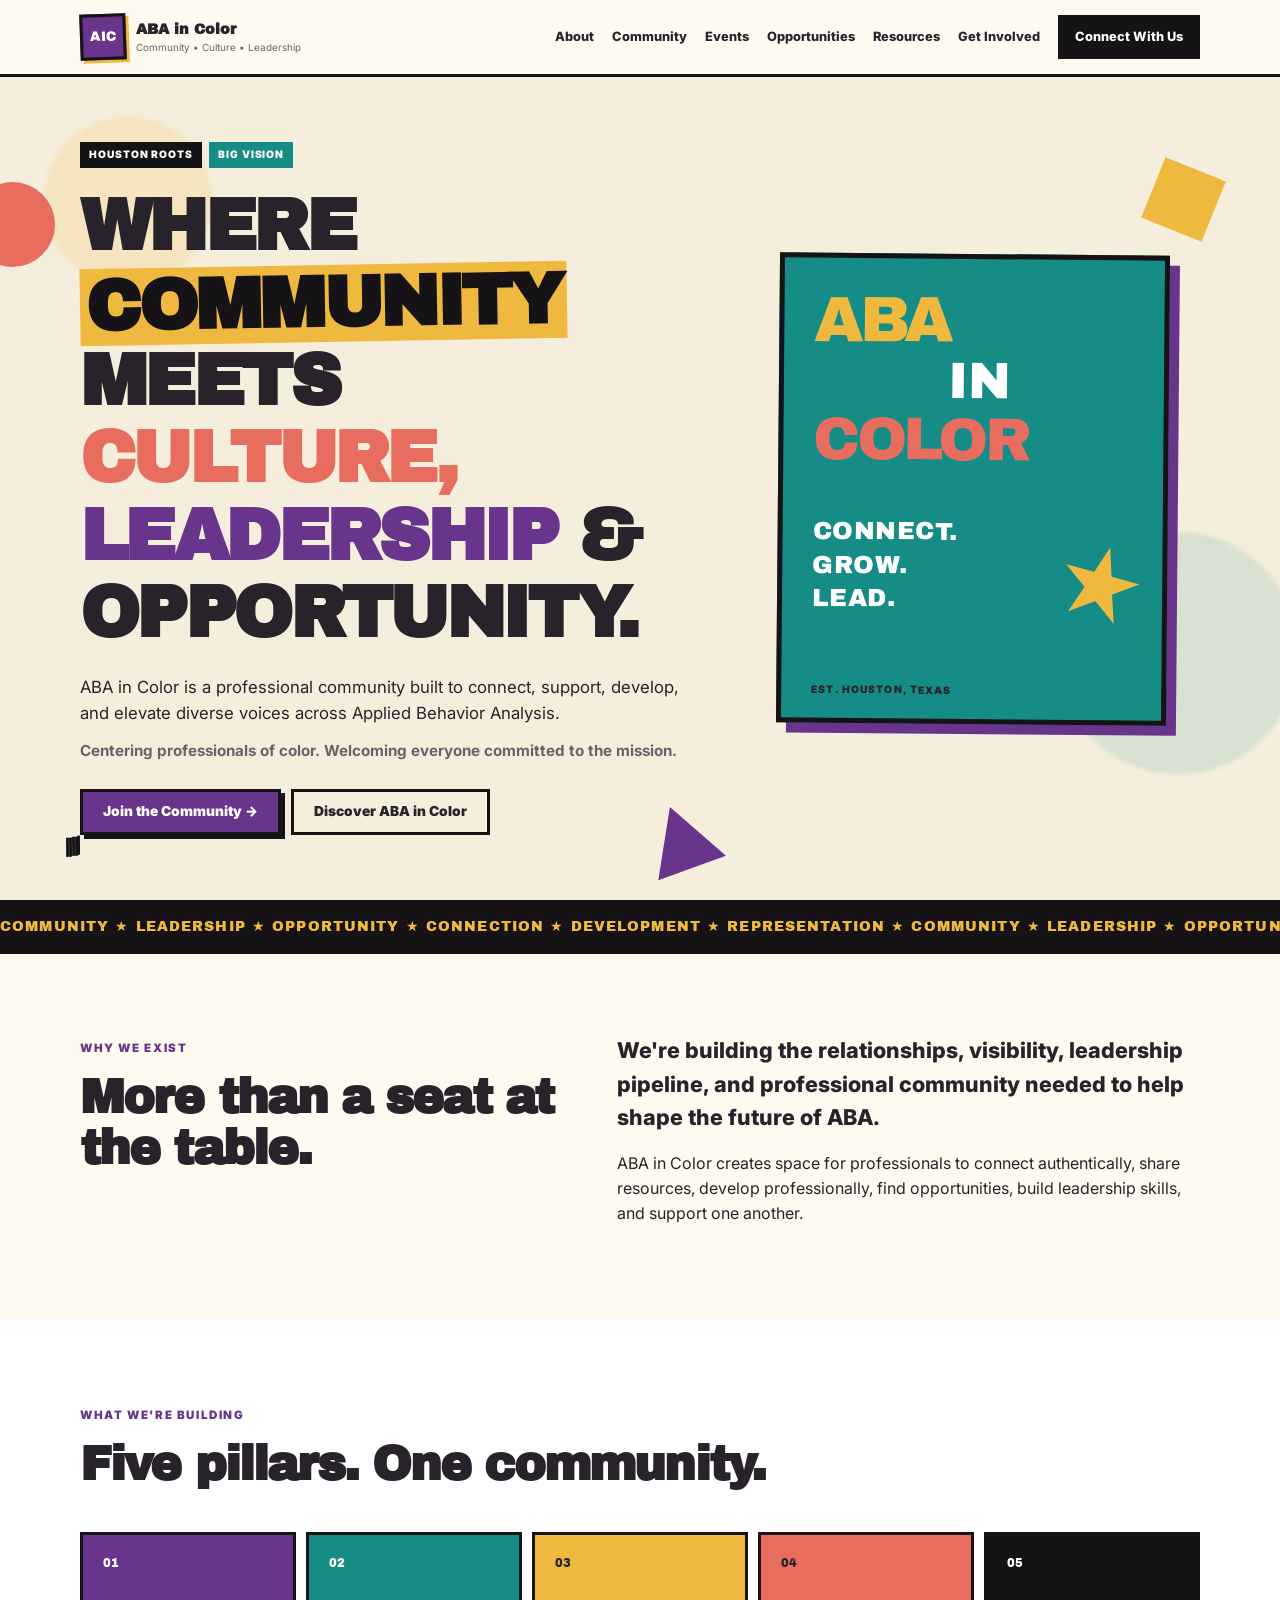
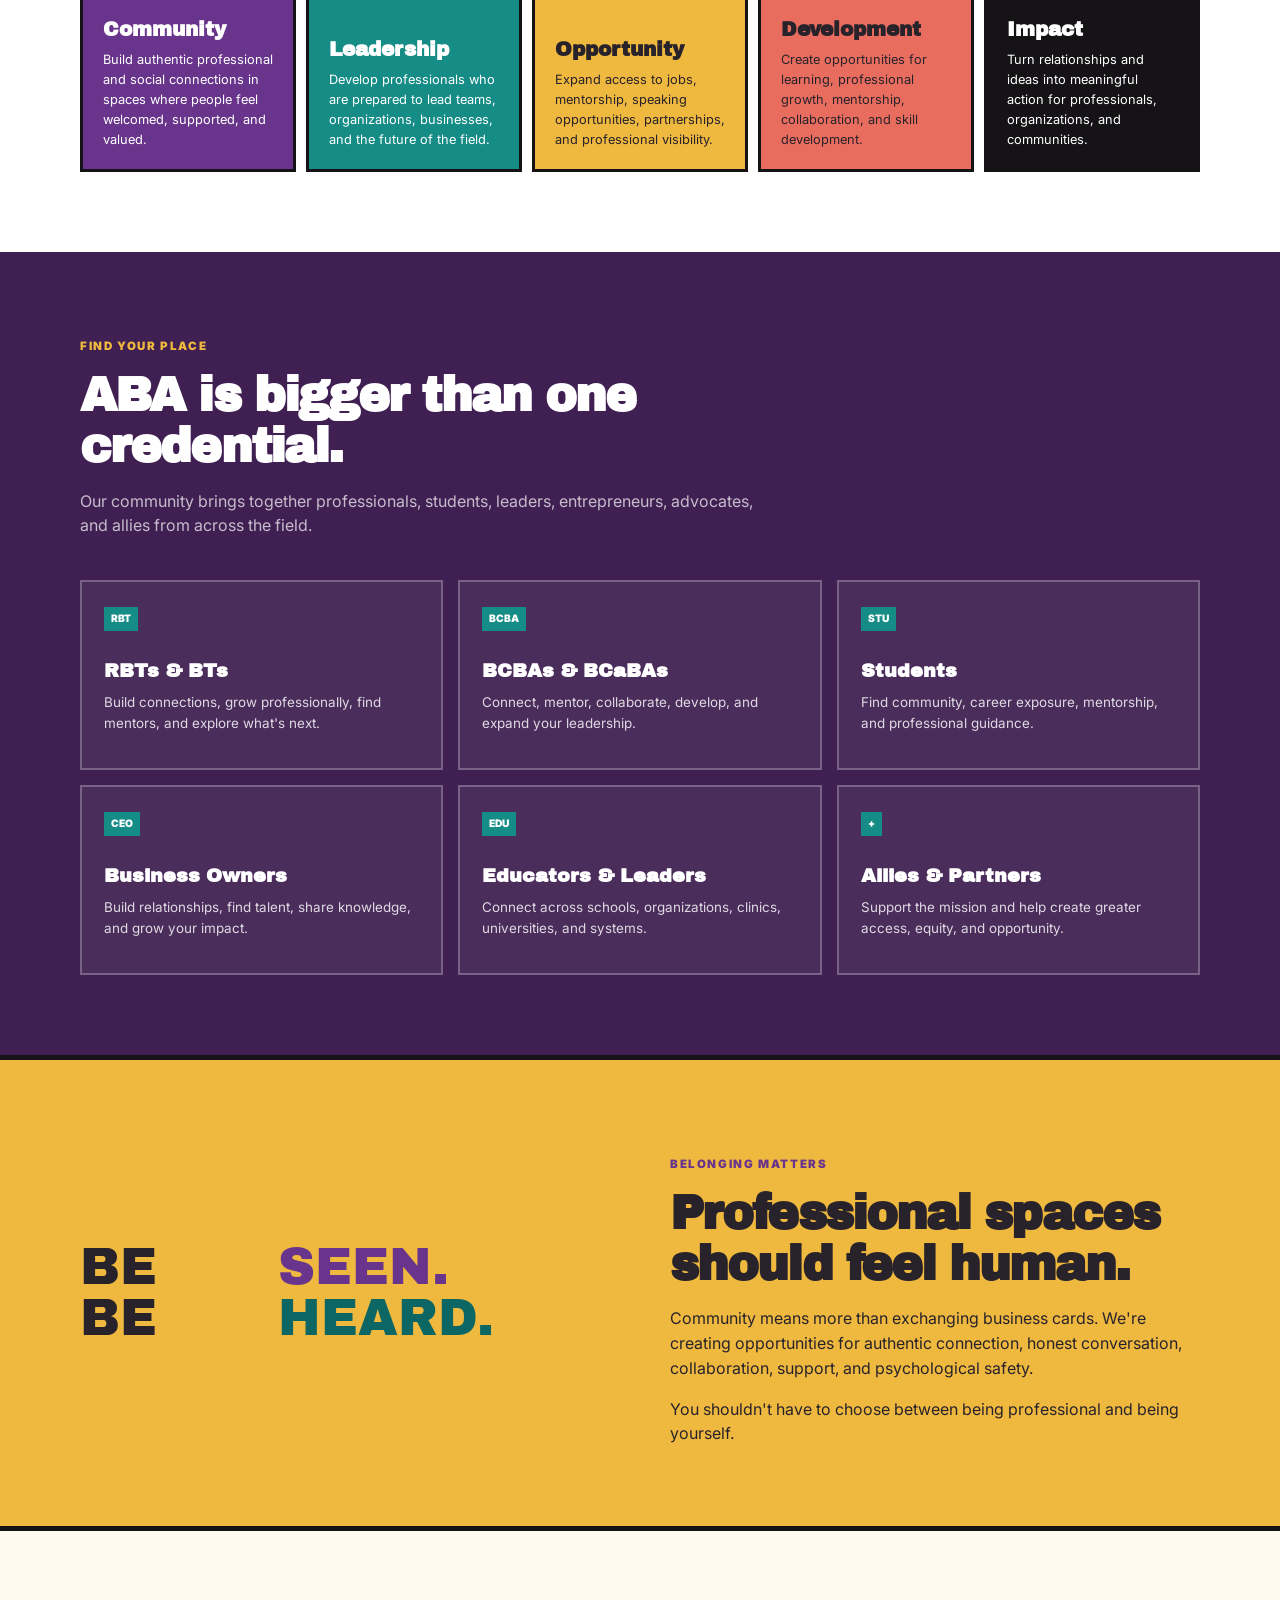
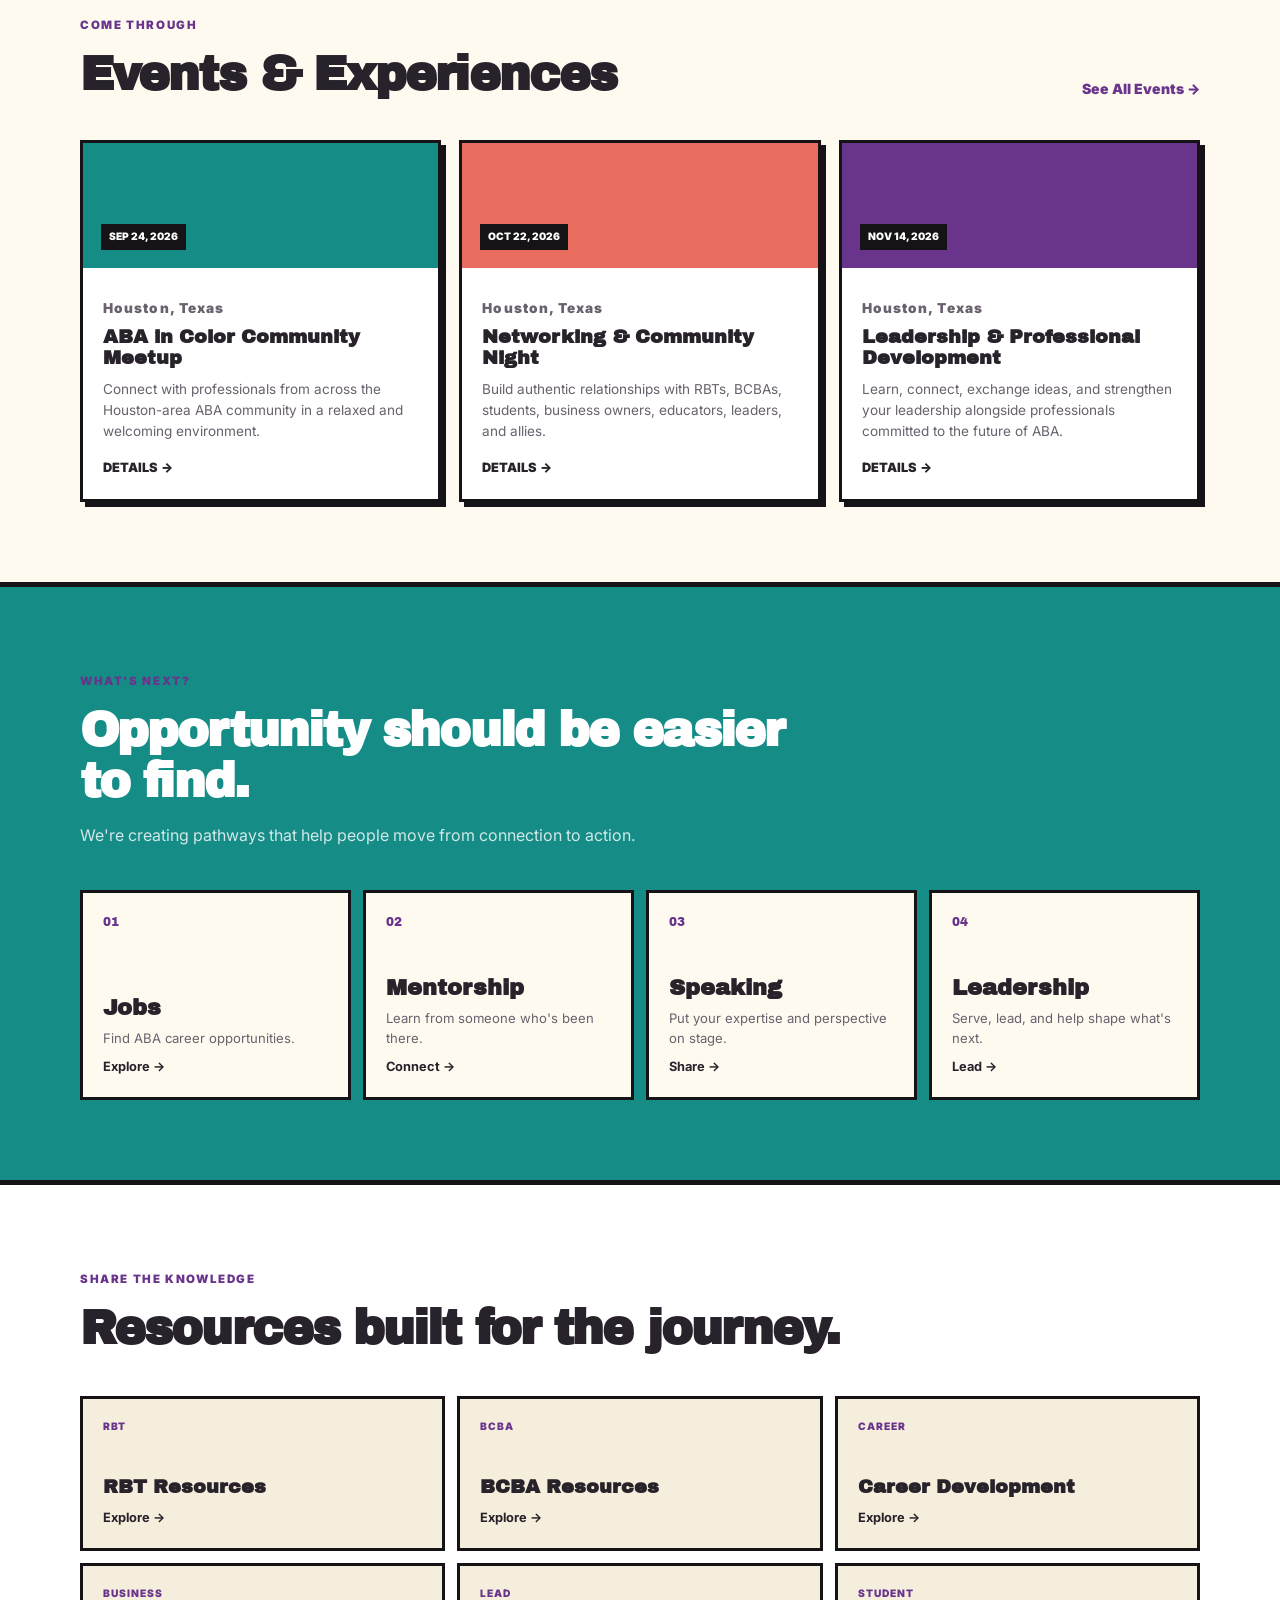
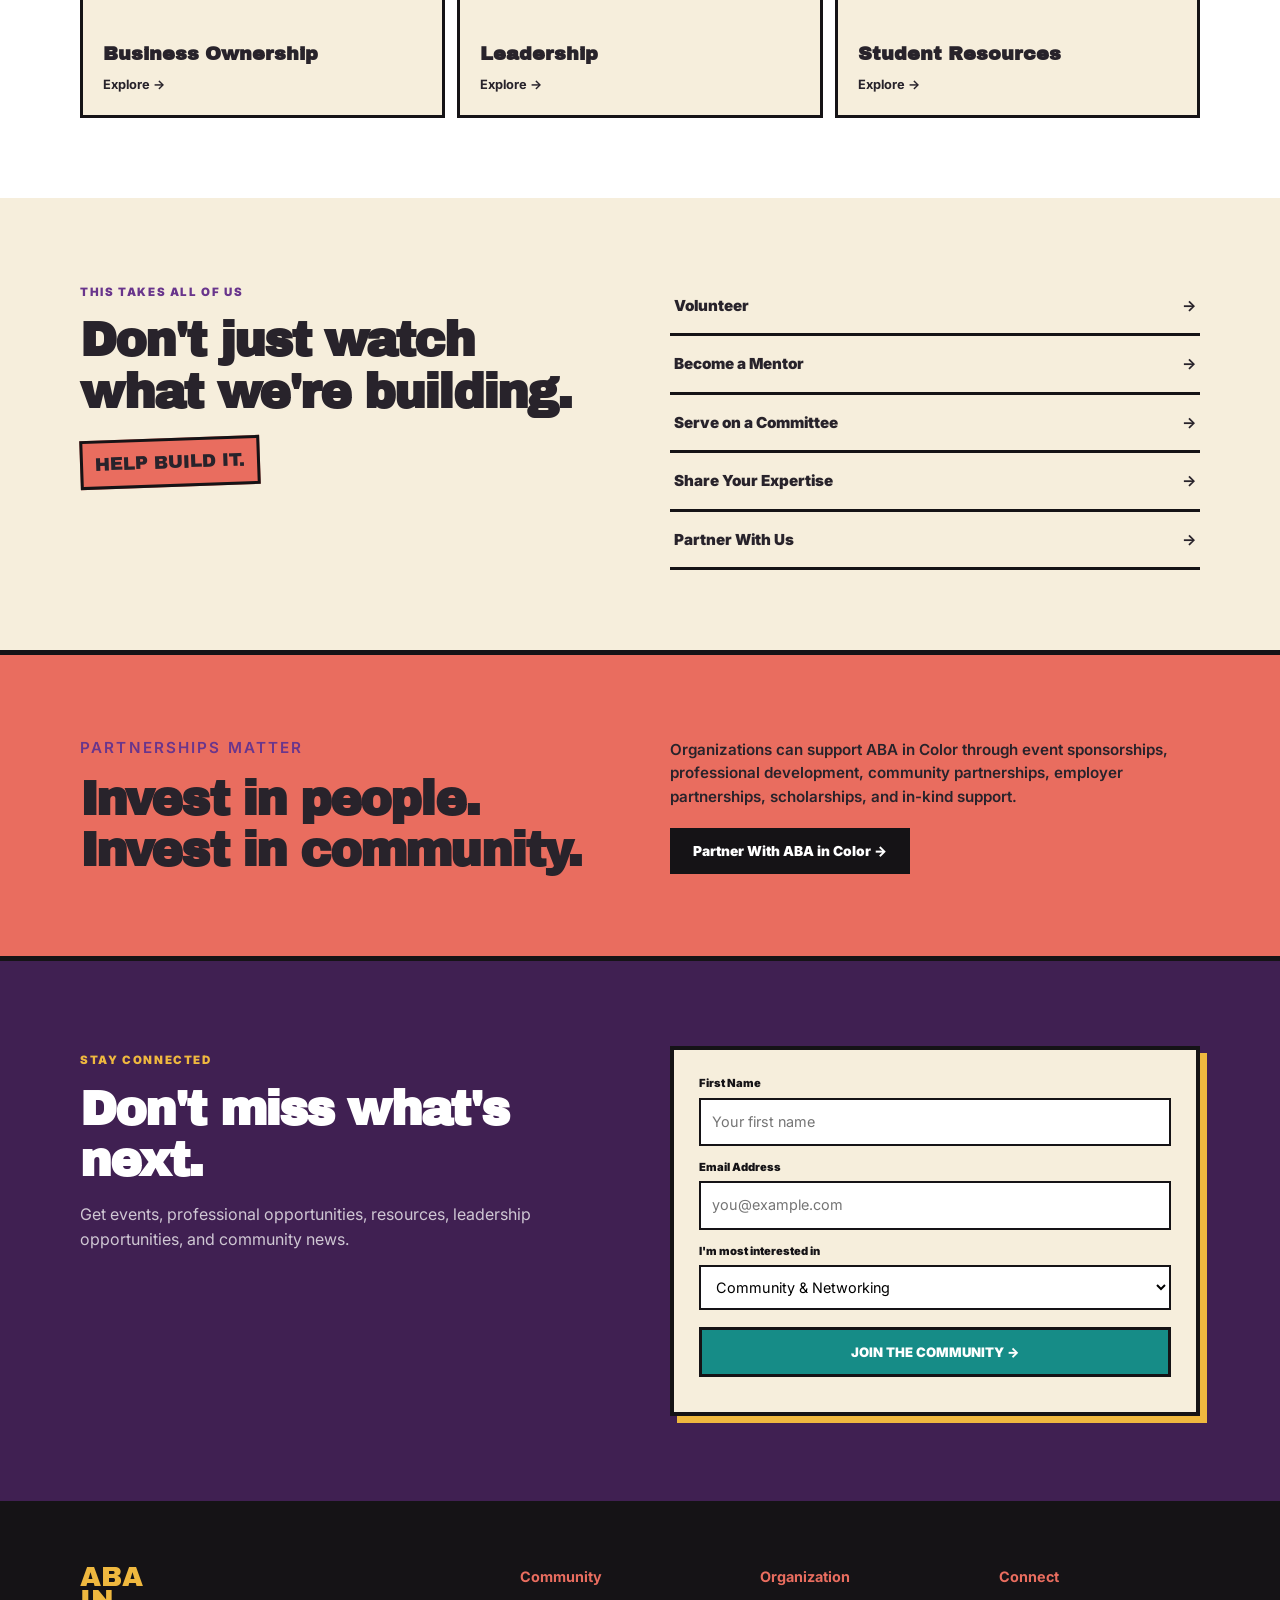
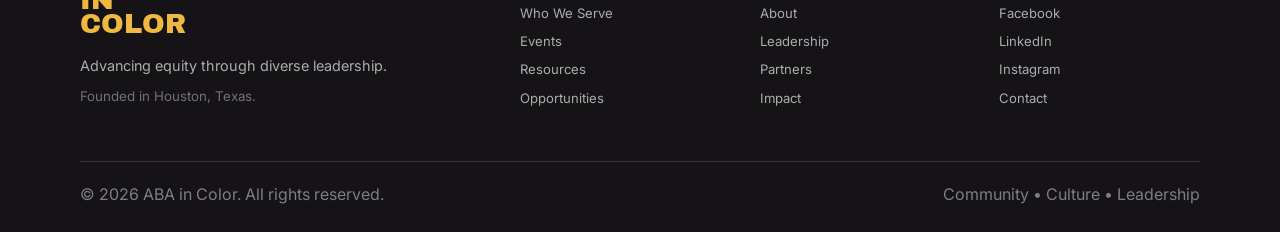
==== index.html @ bb4b073b "Build initial ABA in Color website" ====
<!DOCTYPE html>
<html lang="en">

<head>
    <meta charset="UTF-8">
    <meta name="viewport" content="width=device-width, initial-scale=1.0">

    <meta name="description"
        content="ABA in Color connects, develops, and elevates diverse professionals across Applied Behavior Analysis.">

    <title>ABA in Color | Community. Culture. Leadership.</title>

    <link rel="preconnect" href="https://fonts.googleapis.com">
    <link rel="preconnect" href="https://fonts.gstatic.com" crossorigin>

    <link href="https://fonts.googleapis.com/css2?family=Archivo+Black&family=Inter:wght@400;500;600;700;800;900&display=swap"
        rel="stylesheet">

    <link rel="stylesheet" href="css/style.css">
</head>

<body>

    <!-- =========================================
         NAVIGATION
    ========================================== -->

    <header class="site-header">

        <div class="container nav-container">

            <a href="#home" class="brand">
                <div class="brand-mark">AIC</div>

                <div class="brand-copy">
                    <strong>ABA in Color</strong>
                    <span>Community • Culture • Leadership</span>
                </div>
            </a>

            <button
                class="menu-toggle"
                id="menuToggle"
                aria-label="Open navigation"
                aria-expanded="false">
                ☰
            </button>

            <nav class="main-nav" id="mainNav">

    <a href="about.html">
        About
    </a>

    <a href="community.html">
        Community
    </a>

    <a href="events.html">
        Events
    </a>

    <a href="opportunities.html">
        Opportunities
    </a>

    <a href="resources.html">
        Resources
    </a>

    <a href="get-involved.html">
        Get Involved
    </a>

    <a
        href="contact.html"
        class="nav-cta">

        Connect With Us

    </a>

</nav>

        </div>

    </header>


    <main>

        <!-- =========================================
             HERO
        ========================================== -->

        <section class="hero" id="home">

            <!-- Decorative 90s-inspired shapes -->

            <div class="shape shape-circle"></div>
            <div class="shape shape-square"></div>
            <div class="shape shape-triangle"></div>
            <div class="scribble scribble-one">/////</div>

            <div class="container hero-grid">

                <div class="hero-copy">

                    <div class="hero-kicker">
                        <span>HOUSTON ROOTS</span>
                        <span>BIG VISION</span>
                    </div>

                    <h1>
                        WHERE
                        <span class="word-community">COMMUNITY</span>
                        MEETS
                        <span class="word-culture">CULTURE,</span>
                        <span class="word-leadership">LEADERSHIP</span>
                        & OPPORTUNITY.
                    </h1>

                    <p class="hero-description">
                        ABA in Color is a professional community built to
                        connect, support, develop, and elevate diverse voices
                        across Applied Behavior Analysis.
                    </p>

                    <p class="hero-welcome">
                        Centering professionals of color.
                        Welcoming everyone committed to the mission.
                    </p>

                    <div class="hero-buttons">

                        <a href="#join" class="button button-primary">
                            Join the Community →
                        </a>

                        <a href="#about" class="button button-outline">
                            Discover ABA in Color
                        </a>

                    </div>

                </div>


                <div class="hero-poster">

                    <div class="poster-top">
                        ABA
                    </div>

                    <div class="poster-middle">
                        IN
                    </div>

                    <div class="poster-bottom">
                        COLOR
                    </div>

                    <div class="poster-message">
                        CONNECT.<br>
                        GROW.<br>
                        LEAD.
                    </div>

                    <div class="poster-star">★</div>

                    <div class="poster-footer">
                        EST. HOUSTON, TEXAS
                    </div>

                </div>

            </div>

        </section>


        <!-- =========================================
             MARQUEE
        ========================================== -->

        <section class="culture-strip">

            <div class="culture-track">
                COMMUNITY ★ LEADERSHIP ★ OPPORTUNITY ★
                CONNECTION ★ DEVELOPMENT ★ REPRESENTATION ★
                COMMUNITY ★ LEADERSHIP ★ OPPORTUNITY ★
            </div>

        </section>


        <!-- =========================================
             INTRO
        ========================================== -->

        <section class="section intro-section" id="about">

            <div class="container intro-grid">

                <div>

                    <p class="section-label">
                        WHY WE EXIST
                    </p>

                    <h2>
                        More than a seat
                        at the table.
                    </h2>

                </div>

                <div class="intro-copy">

                    <p class="large-copy">
                        We're building the relationships, visibility,
                        leadership pipeline, and professional community
                        needed to help shape the future of ABA.
                    </p>

                    <p>
                        ABA in Color creates space for professionals to
                        connect authentically, share resources, develop
                        professionally, find opportunities, build leadership
                        skills, and support one another.
                    </p>

                </div>

            </div>

        </section>


        <!-- =========================================
             FIVE PILLARS
        ========================================== -->

        <section class="section pillars-section">

            <div class="container">

                <div class="section-heading">

                    <p class="section-label">
                        WHAT WE'RE BUILDING
                    </p>

                    <h2>
                        Five pillars.
                        One community.
                    </h2>

                </div>


                <div class="pillars-grid">

                    <article class="pillar pillar-purple">
                        <span>01</span>
                        <h3>Community</h3>
                        <p>
                            Build authentic professional and social
                            connections in spaces where people feel
                            welcomed, supported, and valued.
                        </p>
                    </article>

                    <article class="pillar pillar-teal">
                        <span>02</span>
                        <h3>Leadership</h3>
                        <p>
                            Develop professionals who are prepared
                            to lead teams, organizations, businesses,
                            and the future of the field.
                        </p>
                    </article>

                    <article class="pillar pillar-gold">
                        <span>03</span>
                        <h3>Opportunity</h3>
                        <p>
                            Expand access to jobs, mentorship,
                            speaking opportunities, partnerships,
                            and professional visibility.
                        </p>
                    </article>

                    <article class="pillar pillar-coral">
                        <span>04</span>
                        <h3>Development</h3>
                        <p>
                            Create opportunities for learning,
                            professional growth, mentorship,
                            collaboration, and skill development.
                        </p>
                    </article>

                    <article class="pillar pillar-black">
                        <span>05</span>
                        <h3>Impact</h3>
                        <p>
                            Turn relationships and ideas into
                            meaningful action for professionals,
                            organizations, and communities.
                        </p>
                    </article>

                </div>

            </div>

        </section>


        <!-- =========================================
             COMMUNITY
        ========================================== -->

        <section class="section community-section" id="community">

            <div class="container">

                <div class="section-heading">

                    <p class="section-label light-label">
                        FIND YOUR PLACE
                    </p>

                    <h2>
                        ABA is bigger than
                        one credential.
                    </h2>

                    <p>
                        Our community brings together professionals,
                        students, leaders, entrepreneurs, advocates,
                        and allies from across the field.
                    </p>

                </div>


                <div class="people-grid">

                    <article class="people-card">
                        <div class="people-code">RBT</div>
                        <h3>RBTs & BTs</h3>
                        <p>
                            Build connections, grow professionally,
                            find mentors, and explore what's next.
                        </p>
                    </article>

                    <article class="people-card">
                        <div class="people-code">BCBA</div>
                        <h3>BCBAs & BCaBAs</h3>
                        <p>
                            Connect, mentor, collaborate, develop,
                            and expand your leadership.
                        </p>
                    </article>

                    <article class="people-card">
                        <div class="people-code">STU</div>
                        <h3>Students</h3>
                        <p>
                            Find community, career exposure,
                            mentorship, and professional guidance.
                        </p>
                    </article>

                    <article class="people-card">
                        <div class="people-code">CEO</div>
                        <h3>Business Owners</h3>
                        <p>
                            Build relationships, find talent,
                            share knowledge, and grow your impact.
                        </p>
                    </article>

                    <article class="people-card">
                        <div class="people-code">EDU</div>
                        <h3>Educators & Leaders</h3>
                        <p>
                            Connect across schools, organizations,
                            clinics, universities, and systems.
                        </p>
                    </article>

                    <article class="people-card">
                        <div class="people-code">+</div>
                        <h3>Allies & Partners</h3>
                        <p>
                            Support the mission and help create
                            greater access, equity, and opportunity.
                        </p>
                    </article>

                </div>

            </div>

        </section>


        <!-- =========================================
             PSYCHOLOGICAL SAFETY
        ========================================== -->

        <section class="belong-section">

            <div class="container belong-grid">

                <div class="belong-art">
                    <span>BE</span>
                    <span>SEEN.</span>
                    <span>BE</span>
                    <span>HEARD.</span>
                </div>

                <div class="belong-copy">

                    <p class="section-label">
                        BELONGING MATTERS
                    </p>

                    <h2>
                        Professional spaces
                        should feel human.
                    </h2>

                    <p>
                        Community means more than exchanging business
                        cards. We're creating opportunities for authentic
                        connection, honest conversation, collaboration,
                        support, and psychological safety.
                    </p>

                    <p>
                        You shouldn't have to choose between being
                        professional and being yourself.
                    </p>

                </div>

            </div>

        </section>


        <!-- =========================================
             EVENTS
        ========================================== -->

        <section class="section events-section" id="events">

            <div class="container">

                <div class="section-heading-row">

                    <div>
                        <p class="section-label">
                            COME THROUGH
                        </p>

                        <h2>
                            Events &
                            Experiences
                        </h2>
                    </div>

                    <a href="#" class="text-link">
                        See All Events →
                    </a>

                </div>


                <div class="events-grid" id="eventsGrid">

                    <p>
                        Loading events...
                    </p>

                </div>

            </div>

        </section>


        <!-- =========================================
             OPPORTUNITIES
        ========================================== -->

        <section class="section opportunity-section" id="opportunities">

            <div class="container">

                <div class="section-heading">

                    <p class="section-label">
                        WHAT'S NEXT?
                    </p>

                    <h2>
                        Opportunity should
                        be easier to find.
                    </h2>

                    <p>
                        We're creating pathways that help people
                        move from connection to action.
                    </p>

                </div>


                <div class="opportunity-grid">

                    <a href="#" class="opportunity-box">
                        <span>01</span>
                        <h3>Jobs</h3>
                        <p>Find ABA career opportunities.</p>
                        <strong>Explore →</strong>
                    </a>

                    <a href="#" class="opportunity-box">
                        <span>02</span>
                        <h3>Mentorship</h3>
                        <p>Learn from someone who's been there.</p>
                        <strong>Connect →</strong>
                    </a>

                    <a href="#" class="opportunity-box">
                        <span>03</span>
                        <h3>Speaking</h3>
                        <p>Put your expertise and perspective on stage.</p>
                        <strong>Share →</strong>
                    </a>

                    <a href="#" class="opportunity-box">
                        <span>04</span>
                        <h3>Leadership</h3>
                        <p>Serve, lead, and help shape what's next.</p>
                        <strong>Lead →</strong>
                    </a>

                </div>

            </div>

        </section>


        <!-- =========================================
             RESOURCES
        ========================================== -->

        <section class="section resources-section" id="resources">

            <div class="container">

                <div class="section-heading">

                    <p class="section-label">
                        SHARE THE KNOWLEDGE
                    </p>

                    <h2>
                        Resources built
                        for the journey.
                    </h2>

                </div>


                <div class="resource-grid">

                    <a href="#" class="resource-item">
                        <span>RBT</span>
                        <h3>RBT Resources</h3>
                        <strong>Explore →</strong>
                    </a>

                    <a href="#" class="resource-item">
                        <span>BCBA</span>
                        <h3>BCBA Resources</h3>
                        <strong>Explore →</strong>
                    </a>

                    <a href="#" class="resource-item">
                        <span>CAREER</span>
                        <h3>Career Development</h3>
                        <strong>Explore →</strong>
                    </a>

                    <a href="#" class="resource-item">
                        <span>BUSINESS</span>
                        <h3>Business Ownership</h3>
                        <strong>Explore →</strong>
                    </a>

                    <a href="#" class="resource-item">
                        <span>LEAD</span>
                        <h3>Leadership</h3>
                        <strong>Explore →</strong>
                    </a>

                    <a href="#" class="resource-item">
                        <span>STUDENT</span>
                        <h3>Student Resources</h3>
                        <strong>Explore →</strong>
                    </a>

                </div>

            </div>

        </section>


        <!-- =========================================
             GET INVOLVED
        ========================================== -->

        <section class="section involved-section" id="involved">

            <div class="container involved-grid">

                <div>

                    <p class="section-label">
                        THIS TAKES ALL OF US
                    </p>

                    <h2>
                        Don't just watch
                        what we're building.
                    </h2>

                    <div class="build-it">
                        HELP BUILD IT.
                    </div>

                </div>


                <div class="involved-list">

                    <a href="#">
                        <span>Volunteer</span>
                        <strong>→</strong>
                    </a>

                    <a href="#">
                        <span>Become a Mentor</span>
                        <strong>→</strong>
                    </a>

                    <a href="#">
                        <span>Serve on a Committee</span>
                        <strong>→</strong>
                    </a>

                    <a href="#">
                        <span>Share Your Expertise</span>
                        <strong>→</strong>
                    </a>

                    <a href="#">
                        <span>Partner With Us</span>
                        <strong>→</strong>
                    </a>

                </div>

            </div>

        </section>


        <!-- =========================================
             PARTNERS
        ========================================== -->

        <section class="partners-section">

            <div class="container partners-grid">

                <div>

                    <p class="section-label">
                        PARTNERSHIPS MATTER
                    </p>

                    <h2>
                        Invest in people.
                        Invest in community.
                    </h2>

                </div>

                <div>

                    <p>
                        Organizations can support ABA in Color through
                        event sponsorships, professional development,
                        community partnerships, employer partnerships,
                        scholarships, and in-kind support.
                    </p>

                    <a href="#" class="button button-black">
                        Partner With ABA in Color →
                    </a>

                </div>

            </div>

        </section>


        <!-- =========================================
             EMAIL / COMMUNITY
        ========================================== -->

        <section class="join-section" id="join">

            <div class="join-shape"></div>

            <div class="container join-grid">

                <div>

                    <p class="section-label light-label">
                        STAY CONNECTED
                    </p>

                    <h2>
                        Don't miss
                        what's next.
                    </h2>

                    <p>
                        Get events, professional opportunities,
                        resources, leadership opportunities,
                        and community news.
                    </p>

                </div>


                <form class="signup-form" id="signupForm">

                    <label for="firstName">
                        First Name
                    </label>

                    <input
                        type="text"
                        id="firstName"
                        name="firstName"
                        placeholder="Your first name"
                        required>

                    <label for="email">
                        Email Address
                    </label>

                    <input
                        type="email"
                        id="email"
                        name="email"
                        placeholder="you@example.com"
                        required>

                    <label for="interest">
                        I'm most interested in
                    </label>

                    <select id="interest" name="interest">

                        <option value="community">
                            Community & Networking
                        </option>

                        <option value="events">
                            Events
                        </option>

                        <option value="mentorship">
                            Mentorship
                        </option>

                        <option value="leadership">
                            Leadership
                        </option>

                        <option value="jobs">
                            Jobs & Career Opportunities
                        </option>

                        <option value="partnerships">
                            Partnerships
                        </option>

                    </select>

                    <button type="submit">
                        JOIN THE COMMUNITY →
                    </button>

                    <p class="form-message" id="formMessage"></p>

                </form>

            </div>

        </section>

    </main>


    <!-- =========================================
         FOOTER
    ========================================== -->

    <footer class="site-footer">

        <div class="container footer-grid">

            <div class="footer-brand">

                <div class="footer-logo">
                    ABA<br>
                    IN<br>
                    COLOR
                </div>

                <p>
                    Advancing equity through diverse leadership.
                </p>

                <small>
                    Founded in Houston, Texas.
                </small>

            </div>


            <div>

                <h4>Community</h4>

                <a href="#community">Who We Serve</a>
                <a href="#events">Events</a>
                <a href="#resources">Resources</a>
                <a href="#opportunities">Opportunities</a>

            </div>


            <div>

                <h4>Organization</h4>

                <a href="#about">About</a>
                <a href="#">Leadership</a>
                <a href="#">Partners</a>
                <a href="#">Impact</a>

            </div>


            <div>

                <h4>Connect</h4>

                <a href="#">Facebook</a>
                <a href="#">LinkedIn</a>
                <a href="#">Instagram</a>
                <a href="#">Contact</a>

            </div>

        </div>


        <div class="container footer-bottom">

            <p>
                © <span id="currentYear"></span>
                ABA in Color. All rights reserved.
            </p>

            <p>
                Community • Culture • Leadership
            </p>

        </div>

    </footer>


    <script src="js/main.js"></script>

</body>

</html>
---- css/style.css ----
/* =====================================================
   ABA IN COLOR
   CULTURE • COMMUNITY • LEADERSHIP

   Visual direction:
   Early-90s cultural energy
   + modern professional organization
===================================================== */

:root {
    --purple: #69358c;
    --purple-dark: #402052;

    --teal: #168c87;
    --teal-dark: #0c6663;

    --gold: #efb83f;
    --coral: #e96d5f;
    --red: #c94343;

    --cream: #f6eedc;
    --cream-light: #fffaf0;

    --black: #151316;
    --charcoal: #28232b;

    --white: #ffffff;

    --text: #28232b;
    --muted: #69616d;

    --border: #ded4c5;

    --radius: 16px;

    --shadow:
        7px 7px 0 rgba(21, 19, 22, .10);
}


/* =====================================================
   RESET
===================================================== */

* {
    box-sizing: border-box;
    margin: 0;
    padding: 0;
}

html {
    scroll-behavior: smooth;
}

body {
    font-family:
        "Inter",
        Arial,
        sans-serif;

    background: var(--cream-light);
    color: var(--text);

    line-height: 1.55;

    overflow-x: hidden;
}

a {
    color: inherit;
    text-decoration: none;
}

button,
input,
select {
    font: inherit;
}

img {
    max-width: 100%;
    display: block;
}

.container {
    width: min(1120px, 90%);
    margin-inline: auto;
}


/* =====================================================
   TYPOGRAPHY
===================================================== */

h1,
h2,
h3 {
    line-height: 1.08;
}

h1,
h2 {
    font-family:
        "Archivo Black",
        "Inter",
        sans-serif;
}

h1 {
    font-size:
        clamp(2.8rem, 5.6vw, 5.2rem);

    letter-spacing: -.05em;
}

h2 {
    font-size:
        clamp(2rem, 3.7vw, 3.5rem);

    letter-spacing: -.04em;
}

h3 {
    font-size: 1.2rem;
}

p {
    font-size: 1rem;
}

.section-label {
    display: inline-block;

    margin-bottom: 14px;

    font-size: .72rem;
    font-weight: 900;
    letter-spacing: .14em;

    color: var(--purple);
}

.light-label {
    color: var(--gold);
}


/* =====================================================
   NAVIGATION
===================================================== */

.site-header {
    position: sticky;
    top: 0;

    z-index: 1000;

    background:
        rgba(255, 250, 240, .96);

    backdrop-filter: blur(14px);

    border-bottom:
        3px solid var(--black);
}

.nav-container {
    min-height: 74px;

    display: flex;
    align-items: center;
    justify-content: space-between;
}

.brand {
    display: flex;
    align-items: center;

    gap: 10px;
}

.brand-mark {
    width: 46px;
    height: 46px;

    display: grid;
    place-items: center;

    background: var(--purple);
    color: white;

    border:
        3px solid
        var(--black);

    box-shadow:
        3px 3px 0
        var(--gold);

    font-family:
        "Archivo Black",
        sans-serif;

    font-size: .85rem;

    transform:
        rotate(-2deg);
}

.brand-copy {
    display: flex;
    flex-direction: column;
}

.brand-copy strong {
    font-family:
        "Archivo Black",
        sans-serif;

    font-size: .9rem;
}

.brand-copy span {
    font-size: .62rem;
    color: var(--muted);
}

.main-nav {
    display: flex;
    align-items: center;

    gap: 18px;
}

.main-nav a {
    font-size: .8rem;
    font-weight: 800;
}

.main-nav a:hover {
    color: var(--purple);
}

.nav-cta {
    padding: 10px 15px;

    background: var(--black);
    color: white !important;

    border:
        2px solid
        var(--black);
}

.nav-cta:hover {
    background: var(--gold);
    color: var(--black) !important;
}

.menu-toggle {
    display: none;

    border: 0;
    background: transparent;

    font-size: 1.8rem;

    cursor: pointer;
}


/* =====================================================
   HERO
===================================================== */

.hero {
    position: relative;

    min-height: 650px;

    display: flex;
    align-items: center;

    overflow-x: clip;
    overflow-y: visible;

    background:

        radial-gradient(
            circle at 10% 15%,
            rgba(239, 184, 63, .18) 0 6%,
            transparent 6.5%
        ),

        radial-gradient(
            circle at 92% 70%,
            rgba(22, 140, 135, .13) 0 9%,
            transparent 9.5%
        ),

        var(--cream);
}

.hero-grid {
    position: relative;
    z-index: 5;

    display: grid;

    grid-template-columns:
        minmax(0, 1.15fr)
        minmax(280px, .85fr);

    gap: 50px;

    align-items: center;

    padding:
        65px 0;
}

.hero-kicker {
    display: flex;
    flex-wrap: wrap;

    gap: 7px;

    margin-bottom: 20px;
}

.hero-kicker span {
    padding: 5px 9px;

    background: var(--black);
    color: white;

    font-size: .64rem;
    font-weight: 900;
    letter-spacing: .09em;
}

.hero-kicker span:last-child {
    background: var(--teal);
}

.word-community {
    display: inline-block;

    padding:
        0 .08em;

    background: var(--gold);
    color: var(--black);

    transform:
        rotate(-1deg);
}

.word-culture {
    color: var(--coral);
}

.word-leadership {
    color: var(--purple);
}

.hero-description {
    max-width: 650px;

    margin-top: 22px;

    font-size: 1.05rem;
}

.hero-welcome {
    max-width: 620px;

    margin-top: 13px;

    color: var(--muted);

    font-size: .95rem;
    font-weight: 700;
}

.hero-buttons {
    display: flex;
    flex-wrap: wrap;

    gap: 10px;

    margin-top: 26px;
}

.button {
    min-height: 46px;

    display: inline-flex;
    align-items: center;
    justify-content: center;

    padding:
        0 20px;

    font-size: .86rem;
    font-weight: 900;

    transition: .2s;
}

.button:hover {
    transform:
        translate(-2px, -2px);
}

.button-primary {
    background: var(--purple);
    color: white;

    border:
        3px solid
        var(--black);

    box-shadow:
        4px 4px 0
        var(--black);
}

.button-outline {
    background: transparent;

    border:
        3px solid
        var(--black);
}

.button-black {
    margin-top: 20px;

    background: var(--black);
    color: white;

    border:
        3px solid
        var(--black);
}


/* =====================================================
   HERO POSTER
===================================================== */

.hero-poster {
    position: relative;

    width: min(100%, 390px);

    max-width: 100%;

    min-height: 470px;

    padding:
        34px 30px;

    margin-inline: auto;

    background: var(--teal);

    border:
        5px solid
        var(--black);

    box-shadow:
        10px 10px 0
        var(--purple);

    overflow: hidden;

    transform:
        rotate(.5deg);
}

.poster-top,
.poster-middle,
.poster-bottom {
    position: relative;
    z-index: 3;

    display: block;

    width: 100%;

    font-family:
        "Archivo Black",
        sans-serif;

    line-height: .88;

    white-space: nowrap;
}

.poster-top {
    font-size:
        clamp(3.2rem, 5vw, 4.5rem);

    color: var(--gold);

    letter-spacing: -.07em;
}

.poster-middle {
    font-size:
        clamp(2.4rem, 4vw, 3.4rem);

    color: white;

    margin-top: 10px;

    padding-left: 42%;
}

.poster-bottom {
    font-size:
        clamp(3rem, 4.7vw, 4.1rem);

    color: var(--coral);

    letter-spacing: -.06em;

    margin-top: 10px;
}

.poster-message {
    position: relative;
    z-index: 3;

    margin-top: 48px;

    max-width: 72%;

    font-family:
        "Archivo Black",
        sans-serif;

    font-size:
        clamp(1.15rem, 2vw, 1.55rem);

    line-height: 1.35;

    color: white;

    letter-spacing: .02em;
}

.poster-star {
    position: absolute;

    z-index: 2;

    right: 18px;
    bottom: 90px;

    color: var(--gold);

    font-size:
        clamp(4rem, 7vw, 5.5rem);

    line-height: 1;

    transform:
        rotate(15deg);

    pointer-events: none;
}

.poster-footer {
    position: absolute;

    z-index: 3;

    left: 30px;
    right: 30px;
    bottom: 22px;

    font-size: .64rem;

    font-weight: 900;

    letter-spacing: .11em;

    line-height: 1.4;
}


/* =====================================================
   DECORATIONS
===================================================== */

.shape {
    position: absolute;

    z-index: 1;
}

.shape-circle {
    width: 85px;
    height: 85px;

    border-radius: 50%;

    background: var(--coral);

    left: -30px;
    top: 105px;
}

.shape-square {
    width: 65px;
    height: 65px;

    background: var(--gold);

    right: 5%;
    top: 90px;

    transform:
        rotate(22deg);
}

.shape-triangle {
    right: 44%;
    bottom: 30px;

    width: 0;
    height: 0;

    border-left:
        36px solid transparent;

    border-right:
        36px solid transparent;

    border-bottom:
        65px solid var(--purple);

    transform:
        rotate(-20deg);
}

.scribble {
    position: absolute;

    font-family:
        "Archivo Black",
        sans-serif;

    letter-spacing: -4px;

    color: var(--black);
}

.scribble-one {
    bottom: 34px;
    left: 5%;

    font-size: 1.5rem;

    transform:
        rotate(-12deg);
}


/* =====================================================
   CULTURE STRIP
===================================================== */

.culture-strip {
    overflow: hidden;

    padding:
        12px 0;

    background: var(--black);
    color: var(--gold);

    border-top:
        4px solid
        var(--black);

    border-bottom:
        4px solid
        var(--black);
}

.culture-track {
    width: max-content;

    font-family:
        "Archivo Black",
        sans-serif;

    font-size: .88rem;

    letter-spacing: .08em;

    white-space: nowrap;

    animation:
        cultureMove
        25s linear infinite;
}

@keyframes cultureMove {
    from {
        transform:
            translateX(0);
    }

    to {
        transform:
            translateX(-35%);
    }
}


/* =====================================================
   GENERAL SECTIONS
===================================================== */

.section {
    padding:
        80px 0;
}

.section-heading {
    max-width: 760px;

    margin-bottom: 42px;
}

.section-heading > p:last-child {
    max-width: 680px;

    margin-top: 16px;

    color: var(--muted);
}


/* =====================================================
   INTRO
===================================================== */

.intro-section {
    background:
        var(--cream-light);
}

.intro-grid {
    display: grid;

    grid-template-columns:
        .9fr 1.1fr;

    gap: 60px;
}

.intro-copy p {
    margin-bottom: 16px;
}

.large-copy {
    font-size:
        clamp(1.15rem, 1.7vw, 1.5rem);

    font-weight: 800;
}


/* =====================================================
   PILLARS
===================================================== */

.pillars-section {
    background: white;
}

.pillars-grid {
    display: grid;

    grid-template-columns:
        repeat(5, 1fr);

    gap: 10px;
}

.pillar {
    min-height: 240px;

    padding: 20px;

    border:
        3px solid
        var(--black);

    display: flex;
    flex-direction: column;
}

.pillar > span {
    font-family:
        "Archivo Black",
        sans-serif;

    font-size: .72rem;
}

.pillar h3 {
    margin-top: auto;

    font-family:
        "Archivo Black",
        sans-serif;

    font-size: 1.25rem;
}

.pillar p {
    margin-top: 10px;

    font-size: .8rem;
}

.pillar-purple {
    background: var(--purple);
    color: white;
}

.pillar-teal {
    background: var(--teal);
    color: white;
}

.pillar-gold {
    background: var(--gold);
}

.pillar-coral {
    background: var(--coral);
}

.pillar-black {
    background: var(--black);
    color: white;
}


/* =====================================================
   COMMUNITY
===================================================== */

.community-section {
    background: var(--purple-dark);

    color: white;
}

.community-section
.section-heading > p:last-child {
    color:
        rgba(255,255,255,.7);
}

.people-grid {
    display: grid;

    grid-template-columns:
        repeat(3, 1fr);

    gap: 15px;
}

.people-card {
    min-height: 190px;

    padding: 22px;

    border:
        2px solid
        rgba(255,255,255,.25);

    background:
        rgba(255,255,255,.06);

    transition: .2s;
}

.people-card:hover {
    background: var(--gold);
    color: var(--black);

    transform:
        rotate(-1deg)
        translateY(-3px);
}

.people-code {
    display: inline-block;

    padding:
        4px 7px;

    margin-bottom: 30px;

    background: var(--teal);
    color: white;

    font-size: .64rem;
    font-weight: 900;
}

.people-card h3 {
    font-family:
        "Archivo Black",
        sans-serif;
}

.people-card p {
    margin-top: 10px;

    font-size: .84rem;

    opacity: .82;
}


/* =====================================================
   BELONGING
===================================================== */

.belong-section {
    padding:
        80px 0;

    background: var(--gold);

    border-top:
        5px solid
        var(--black);

    border-bottom:
        5px solid
        var(--black);
}

.belong-grid {
    display: grid;

    grid-template-columns:
        1fr 1fr;

    gap: 60px;

    align-items: center;
}

.belong-art {
    display: grid;

    grid-template-columns:
        auto auto;

    gap: 4px;

    font-family:
        "Archivo Black",
        sans-serif;

    font-size:
        clamp(2.4rem, 4vw, 4.4rem);

    line-height: .92;
}

.belong-art span:nth-child(2) {
    color: var(--purple);
}

.belong-art span:nth-child(4) {
    color: var(--teal-dark);
}

.belong-copy p {
    margin-top: 16px;
}


/* =====================================================
   EVENTS
===================================================== */

.events-section {
    background:
        var(--cream-light);
}

.section-heading-row {
    display: flex;

    justify-content: space-between;
    align-items: end;

    gap: 25px;

    margin-bottom: 40px;
}

.text-link {
    color: var(--purple);

    font-size: .88rem;
    font-weight: 900;
}

.events-grid {
    display: grid;

    grid-template-columns:
        repeat(3, 1fr);

    gap: 18px;
}

.event-card {
    background: white;

    border:
        3px solid
        var(--black);

    box-shadow:
        5px 5px 0
        var(--black);
}

.event-color {
    min-height: 125px;

    padding: 18px;

    display: flex;
    align-items: end;

    background: var(--teal);
}

.event-card:nth-child(2)
.event-color {
    background: var(--coral);
}

.event-card:nth-child(3)
.event-color {
    background: var(--purple);
}

.event-date {
    padding:
        5px 8px;

    background: var(--black);
    color: white;

    font-size: .64rem;
    font-weight: 900;
}

.event-body {
    padding: 20px;
}

.event-location {
    color: var(--purple);

    font-size: .66rem;
    font-weight: 900;
    letter-spacing: .08em;
}

.event-body h3 {
    margin-top: 8px;

    font-family:
        "Archivo Black",
        sans-serif;
}

.event-body p {
    margin-top: 10px;

    color: var(--muted);

    font-size: .85rem;
}

.event-link {
    display: inline-block;

    margin-top: 16px;

    font-size: .8rem;
    font-weight: 900;
}


/* =====================================================
   OPPORTUNITIES
===================================================== */

.opportunity-section {
    background: var(--teal);

    border-top:
        5px solid
        var(--black);

    border-bottom:
        5px solid
        var(--black);
}

.opportunity-section
.section-heading {
    color: white;
}

.opportunity-section
.section-heading > p:last-child {
    color:
        rgba(255,255,255,.8);
}

.opportunity-grid {
    display: grid;

    grid-template-columns:
        repeat(4, 1fr);

    gap: 12px;
}

.opportunity-box {
    min-height: 210px;

    padding: 20px;

    background: var(--cream-light);

    border:
        3px solid
        var(--black);

    display: flex;
    flex-direction: column;

    transition: .2s;
}

.opportunity-box:hover {
    transform:
        translateY(-4px)
        rotate(-1deg);

    box-shadow:
        6px 6px 0
        var(--black);
}

.opportunity-box > span {
    font-family:
        "Archivo Black",
        sans-serif;

    color: var(--purple);

    font-size: .75rem;
}

.opportunity-box h3 {
    margin-top: auto;

    font-family:
        "Archivo Black",
        sans-serif;

    font-size: 1.4rem;
}

.opportunity-box p {
    margin:
        8px 0;

    color: var(--muted);

    font-size: .82rem;
}

.opportunity-box strong {
    font-size: .8rem;
}


/* =====================================================
   RESOURCES
===================================================== */

.resources-section {
    background: white;
}

.resource-grid {
    display: grid;

    grid-template-columns:
        repeat(3, 1fr);

    gap: 12px;
}

.resource-item {
    min-height: 155px;

    padding: 20px;

    background: var(--cream);

    border:
        3px solid
        var(--black);

    display: flex;
    flex-direction: column;

    transition: .2s;
}

.resource-item:hover {
    background: var(--gold);
}

.resource-item > span {
    color: var(--purple);

    font-size: .64rem;
    font-weight: 900;

    letter-spacing: .1em;
}

.resource-item h3 {
    margin-top: auto;

    font-family:
        "Archivo Black",
        sans-serif;

    font-size: 1.2rem;
}

.resource-item strong {
    margin-top: 10px;

    font-size: .8rem;
}


/* =====================================================
   GET INVOLVED
===================================================== */

.involved-section {
    background: var(--cream);
}

.involved-grid {
    display: grid;

    grid-template-columns:
        1fr 1fr;

    gap: 60px;
}

.build-it {
    display: inline-block;

    margin-top: 20px;

    padding:
        7px 12px;

    background: var(--coral);

    border:
        3px solid
        var(--black);

    font-family:
        "Archivo Black",
        sans-serif;

    font-size: 1.15rem;

    transform:
        rotate(-2deg);
}

.involved-list {
    display: flex;
    flex-direction: column;
}

.involved-list a {
    display: flex;

    justify-content: space-between;

    padding:
        16px 4px;

    border-bottom:
        3px solid
        var(--black);

    font-size: .95rem;
    font-weight: 900;
}

.involved-list a:hover {
    padding-left: 12px;

    color: var(--purple);
}


/* =====================================================
   PARTNERS
===================================================== */

.partners-section {
    padding:
        80px 0;

    background: var(--coral);

    border-top:
        5px solid
        var(--black);

    border-bottom:
        5px solid
        var(--black);
}

.partners-grid {
    display: grid;

    grid-template-columns:
        1fr 1fr;

    gap: 60px;

    align-items: center;
}

.partners-grid p {
    font-weight: 600;

    font-size: .95rem;
}


/* =====================================================
   JOIN
===================================================== */

.join-section {
    position: relative;

    overflow: hidden;

    padding:
        85px 0;

    background: var(--purple-dark);

    color: white;
}

.join-grid {
    position: relative;
    z-index: 3;

    display: grid;

    grid-template-columns:
        1fr 1fr;

    gap: 60px;

    align-items: start;
}

.join-grid > div > p:last-child {
    max-width: 520px;

    margin-top: 16px;

    color:
        rgba(255,255,255,.75);
}

.signup-form {
    padding: 25px;

    background: var(--cream);

    color: var(--black);

    border:
        4px solid
        var(--black);

    box-shadow:
        7px 7px 0
        var(--gold);
}

.signup-form label {
    display: block;

    margin:
        13px 0 5px;

    font-size: .7rem;
    font-weight: 900;
}

.signup-form label:first-child {
    margin-top: 0;
}

.signup-form input,
.signup-form select {
    width: 100%;

    padding: 11px;

    border:
        2px solid
        var(--black);

    background: white;

    font-size: .9rem;
}

.signup-form button {
    width: 100%;

    margin-top: 17px;

    padding: 12px;

    background: var(--teal);

    color: white;

    border:
        3px solid
        var(--black);

    font-size: .82rem;
    font-weight: 900;

    cursor: pointer;
}

.signup-form button:hover {
    background: var(--gold);
    color: var(--black);
}

.form-message {
    margin-top: 10px;

    font-size: .8rem;
    font-weight: 700;
}


/* =====================================================
   FOOTER
===================================================== */

.site-footer {
    padding:
        65px 0 25px;

    background: var(--black);

    color: white;
}

.footer-grid {
    display: grid;

    grid-template-columns:
        2fr 1fr 1fr 1fr;

    gap: 38px;
}

.footer-logo {
    display: inline-block;

    font-family:
        "Archivo Black",
        sans-serif;

    font-size: 1.7rem;

    line-height: .85;

    color: var(--gold);
}

.footer-brand p {
    margin-top: 16px;

    color:
        rgba(255,255,255,.65);

    font-size: .9rem;
}

.footer-brand small {
    display: block;

    margin-top: 8px;

    color:
        rgba(255,255,255,.4);
}

.site-footer h4 {
    margin-bottom: 14px;

    color: var(--coral);

    font-size: .9rem;
}

.site-footer a {
    display: block;

    margin: 8px 0;

    color:
        rgba(255,255,255,.65);

    font-size: .82rem;
}

.site-footer a:hover {
    color: var(--gold);
}

.footer-bottom {
    display: flex;

    justify-content: space-between;

    gap: 25px;

    margin-top: 45px;

    padding-top: 20px;

    border-top:
        1px solid
        rgba(255,255,255,.15);

    font-size: .72rem;

    color:
        rgba(255,255,255,.45);
}


/* =====================================================
   TABLET
===================================================== */

@media (max-width: 1000px) {

    .hero-grid,
    .intro-grid,
    .belong-grid,
    .involved-grid,
    .partners-grid,
    .join-grid {
        grid-template-columns: 1fr;
    }

    .hero-grid {
        gap: 40px;
    }

    .hero-poster {
        max-width: 380px;
    }

    .pillars-grid {
        grid-template-columns:
            repeat(2, 1fr);
    }

    .people-grid,
    .resource-grid {
        grid-template-columns:
            repeat(2, 1fr);
    }

    .events-grid {
        grid-template-columns:
            repeat(2, 1fr);
    }

    .opportunity-grid {
        grid-template-columns:
            repeat(2, 1fr);
    }

    .footer-grid {
        grid-template-columns:
            repeat(2, 1fr);
    }

}


/* =====================================================
   MOBILE
===================================================== */

@media (max-width: 780px) {

    .section {
        padding:
            60px 0;
    }

    h1 {
        font-size:
            clamp(2.6rem, 11vw, 4rem);
    }

    h2 {
        font-size:
            clamp(1.9rem, 8vw, 2.8rem);
    }

    .menu-toggle {
        display: block;
    }

    .main-nav {
        display: none;

        position: absolute;

        top: 74px;
        left: 0;

        width: 100%;

        padding: 22px 5%;

        background: var(--cream-light);

        border-bottom:
            3px solid
            var(--black);

        flex-direction: column;
        align-items: stretch;
    }

    .main-nav.active {
        display: flex;
    }

    .nav-cta {
        text-align: center;
    }

    .hero {
        min-height: auto;
    }

    .hero-grid {
        grid-template-columns: 1fr;

        padding:
            50px 0;

        gap: 35px;
    }

    .hero-poster {
        width: calc(100% - 16px);

        max-width: 360px;

        min-height: 430px;

        padding:
            30px 26px;

        transform: none;

        box-shadow:
            7px 7px 0
            var(--purple);
    }

    .poster-top {
        font-size: 3.3rem;
    }

    .poster-middle {
        font-size: 2.5rem;

        padding-left: 34%;
    }

    .poster-bottom {
        font-size: 3.1rem;
    }

    .poster-message {
        margin-top: 42px;

        max-width: 68%;

        font-size: 1.1rem;
    }

    .poster-star {
        right: 16px;
        bottom: 88px;

        font-size: 4.3rem;
    }

    .poster-footer {
        left: 25px;
        right: 25px;
        bottom: 20px;

        font-size: .6rem;
    }

    .pillars-grid,
    .people-grid,
    .events-grid,
    .opportunity-grid,
    .resource-grid {
        grid-template-columns: 1fr;
    }

    .section-heading-row {
        flex-direction: column;
        align-items: start;
    }

    .footer-grid {
        grid-template-columns: 1fr;
    }

    .footer-bottom {
        flex-direction: column;
    }

    .belong-art {
        font-size: 2.7rem;
    }

}


/* =====================================================
   ACCESSIBILITY
===================================================== */

@media (prefers-reduced-motion: reduce) {

    html {
        scroll-behavior: auto;
    }

    .culture-track {
        animation: none;
    }

    * {
        transition: none !important;
    }

}
/* =====================================================
   INTERNAL PAGE STYLES
===================================================== */


/* PAGE HERO */

.page-hero {
    padding:
        85px 0;

    border-bottom:
        5px solid
        var(--black);
}


.page-hero-purple {
    background:
        var(--purple-dark);

    color: white;
}


.page-hero h1 {
    max-width: 850px;

    font-size:
        clamp(2.8rem, 5vw, 4.7rem);
}


.page-hero-copy {
    max-width: 720px;

    margin-top: 20px;

    color:
        rgba(255,255,255,.78);

    font-size: 1.05rem;
}


/* MISSION */

.mission-section {
    background: white;
}


.mission-grid {
    display: grid;

    grid-template-columns:
        repeat(2, 1fr);

    gap: 18px;
}


.mission-card {
    min-height: 350px;

    padding: 35px;

    border:
        4px solid
        var(--black);

    display: flex;

    flex-direction: column;

    justify-content: flex-end;
}


.mission-card h2 {
    font-size:
        clamp(2rem, 3.5vw, 3rem);
}


.mission-card p:last-child {
    margin-top: 18px;

    max-width: 500px;
}


.mission-purple {
    background: var(--purple);

    color: white;
}


.mission-purple
.section-label {
    color: var(--gold);
}


.mission-gold {
    background: var(--gold);

    color: var(--black);
}


/* VALUES */

.values-section {
    background:
        var(--cream-light);
}


.values-grid {
    display: grid;

    grid-template-columns:
        repeat(3, 1fr);

    gap: 15px;
}


.values-grid article {
    min-height: 190px;

    padding: 24px;

    background: white;

    border:
        3px solid
        var(--black);
}


.values-grid article:nth-child(2) {
    background:
        var(--gold);
}


.values-grid article:nth-child(3) {
    background:
        var(--teal);

    color: white;
}


.values-grid article:nth-child(4) {
    background:
        var(--coral);
}


.values-grid article:nth-child(6) {
    background:
        var(--purple);

    color: white;
}


.values-grid span {
    display: block;

    margin-bottom: 30px;

    font-family:
        "Archivo Black",
        sans-serif;

    font-size: .72rem;
}


.values-grid h3 {
    font-family:
        "Archivo Black",
        sans-serif;

    font-size: 1.2rem;
}


.values-grid p {
    margin-top: 10px;

    font-size: .85rem;
}


/* TABLET */

@media (max-width: 900px) {

    .mission-grid {
        grid-template-columns: 1fr;
    }


    .values-grid {
        grid-template-columns:
            repeat(2, 1fr);
    }

}


/* MOBILE */

@media (max-width: 700px) {

    .page-hero {
        padding:
            60px 0;
    }


    .values-grid {
        grid-template-columns: 1fr;
    }


    .mission-card {
        min-height: 280px;

        padding: 27px;
    }

}
/* =====================================================
   COMMUNITY PAGE
===================================================== */

.community-page-hero {
    padding:
        75px 0;

    background:
        var(--purple-dark);

    color: white;

    border-bottom:
        5px solid
        var(--black);
}


.community-hero-grid {
    display: grid;

    grid-template-columns:
        1.15fr .85fr;

    gap: 60px;

    align-items: center;
}


.community-page-hero h1 {
    max-width: 700px;

    font-size:
        clamp(2.8rem, 5vw, 4.5rem);
}


.community-poster {
    position: relative;

    min-height: 290px;

    padding: 35px;

    display: flex;
    flex-direction: column;

    justify-content: center;

    background: var(--teal);

    border:
        4px solid
        var(--black);

    box-shadow:
        9px 9px 0
        var(--gold);

    overflow: hidden;

    transform:
        rotate(1deg);
}


.community-poster-small {
    position: relative;

    z-index: 2;

    font-size: .8rem;

    font-weight: 900;

    letter-spacing: .15em;

    color: white;
}


.community-poster strong {
    position: relative;

    z-index: 2;

    margin-top: 10px;

    font-family:
        "Archivo Black",
        sans-serif;

    font-size:
        clamp(4rem, 7vw, 6rem);

    line-height: .9;

    color: var(--gold);
}


.community-poster-shapes span {
    position: absolute;

    font-size: 3rem;
}


.community-poster-shapes span:nth-child(1) {
    right: 30px;
    top: 30px;

    color: var(--coral);
}


.community-poster-shapes span:nth-child(2) {
    right: 70px;
    bottom: 35px;

    color: var(--purple);
}


.community-poster-shapes span:nth-child(3) {
    left: 25px;
    bottom: 20px;

    color: white;

    transform:
        rotate(15deg);
}


.community-poster-shapes span:nth-child(4) {
    right: 20px;
    top: 110px;

    color: var(--gold);
}


/* AUDIENCE */

.community-audience-section {
    background: white;
}


.community-audience-grid {
    display: grid;

    grid-template-columns:
        repeat(3, 1fr);

    gap: 16px;
}


.audience-detail-card {
    min-height: 340px;

    padding: 25px;

    border:
        3px solid
        var(--black);

    display: flex;
    flex-direction: column;
}


.audience-code {
    align-self: flex-start;

    margin-bottom: 34px;

    padding:
        5px 8px;

    background: var(--black);

    color: white;

    font-size: .66rem;

    font-weight: 900;

    letter-spacing: .08em;
}


.audience-detail-card h3 {
    font-family:
        "Archivo Black",
        sans-serif;

    font-size: 1.35rem;
}


.audience-detail-card > p {
    margin-top: 12px;

    font-size: .86rem;
}


.audience-detail-card ul {
    margin-top: auto;

    padding-top: 22px;

    padding-left: 18px;

    font-size: .8rem;
}


.audience-detail-card li {
    margin:
        5px 0;
}


.audience-purple {
    background: var(--purple);

    color: white;
}


.audience-teal {
    background: var(--teal);

    color: white;
}


.audience-gold {
    background: var(--gold);
}


.audience-coral {
    background: var(--coral);
}


.audience-cream {
    background: var(--cream);
}


.audience-black {
    background: var(--black);

    color: white;
}


.audience-black
.audience-code {
    background: var(--gold);

    color: var(--black);
}


/* BELONGING */

.community-belong-section
.belong-art {
    grid-template-columns:
        auto auto;
}


/* EXPERIENCE */

.community-experience-section {
    background:
        var(--cream-light);
}


.experience-grid {
    display: grid;

    grid-template-columns:
        repeat(3, 1fr);

    gap: 14px;
}


.experience-grid article {
    min-height: 190px;

    padding: 22px;

    background: white;

    border:
        3px solid
        var(--black);
}


.experience-grid article:nth-child(2) {
    background: var(--gold);
}


.experience-grid article:nth-child(3) {
    background: var(--teal);

    color: white;
}


.experience-grid article:nth-child(4) {
    background: var(--coral);
}


.experience-grid article:nth-child(6) {
    background: var(--purple);

    color: white;
}


.experience-grid span {
    font-family:
        "Archivo Black",
        sans-serif;

    font-size: .7rem;
}


.experience-grid h3 {
    margin-top: 32px;

    font-family:
        "Archivo Black",
        sans-serif;
}


.experience-grid p {
    margin-top: 9px;

    font-size: .84rem;
}


/* STATEMENT */

.community-statement {
    padding:
        80px 0;

    background: var(--black);

    color: white;

    text-align: center;

    border-top:
        5px solid
        var(--black);

    border-bottom:
        5px solid
        var(--black);
}


.community-statement-inner {
    max-width: 900px;
}


.community-statement p {
    margin-bottom: 16px;

    color: var(--gold);

    font-size: .76rem;

    font-weight: 900;

    letter-spacing: .16em;
}


.community-statement h2 {
    color: var(--coral);

    font-size:
        clamp(2rem, 4vw, 3.5rem);
}


.statement-divider {
    width: 100px;

    height: 6px;

    margin:
        25px auto;

    background: var(--teal);
}


.community-statement h3 {
    font-family:
        "Archivo Black",
        sans-serif;

    font-size:
        clamp(1.3rem, 2.5vw, 2rem);
}


/* CTA */

.community-cta {
    background: var(--gold);
}


.community-secondary-link {
    display: inline-block;

    margin-left: 20px;

    font-size: .85rem;

    font-weight: 900;

    text-decoration: underline;
}


/* TABLET */

@media (max-width: 950px) {

    .community-hero-grid {
        grid-template-columns: 1fr;
    }


    .community-poster {
        max-width: 500px;
    }


    .community-audience-grid,
    .experience-grid {
        grid-template-columns:
            repeat(2, 1fr);
    }

}


/* MOBILE */

@media (max-width: 700px) {

    .community-page-hero {
        padding:
            55px 0;
    }


    .community-poster {
        min-height: 240px;

        padding: 28px;

        transform: none;
    }


    .community-poster strong {
        font-size: 4rem;
    }


    .community-audience-grid,
    .experience-grid {
        grid-template-columns: 1fr;
    }


    .audience-detail-card {
        min-height: 300px;
    }


    .community-secondary-link {
        display: block;

        margin:
            18px 0 0;
    }

}
/* =====================================================
   LEADERSHIP PAGE
===================================================== */

.leadership-page-hero {
    padding:
        75px 0;

    background: var(--teal-dark);

    color: white;

    border-bottom:
        5px solid
        var(--black);
}


.leadership-hero-grid {
    display: grid;

    grid-template-columns:
        1.15fr .85fr;

    gap: 60px;

    align-items: center;
}


.leadership-page-hero h1 {
    max-width: 700px;

    font-size:
        clamp(2.8rem, 5vw, 4.5rem);
}


.leadership-poster {
    position: relative;

    min-height: 300px;

    padding: 35px;

    background: var(--gold);

    color: var(--black);

    border:
        4px solid
        var(--black);

    box-shadow:
        9px 9px 0
        var(--purple);

    display: flex;

    flex-direction: column;

    justify-content: center;

    overflow: hidden;

    transform:
        rotate(-1deg);
}


.leadership-poster span,
.leadership-poster strong {
    position: relative;

    z-index: 2;

    font-family:
        "Archivo Black",
        sans-serif;
}


.leadership-poster span {
    font-size: 1rem;

    letter-spacing: .15em;
}


.leadership-poster strong {
    font-size:
        clamp(3rem, 6vw, 5rem);

    line-height: .9;
}


.leadership-poster strong:last-of-type {
    color: var(--purple);
}


.leadership-poster-star {
    position: absolute;

    right: 25px;
    bottom: 10px;

    color: var(--coral);

    font-size: 7rem;

    line-height: 1;

    transform:
        rotate(18deg);
}


/* BOARD */

.leadership-board-section {
    background: white;
}


.board-grid {
    display: grid;

    grid-template-columns:
        repeat(3, 1fr);

    gap: 15px;
}


.board-card {
    min-height: 315px;

    padding: 24px;

    border:
        3px solid
        var(--black);

    display: flex;

    flex-direction: column;
}


.board-role {
    align-self: flex-start;

    margin-bottom: 40px;

    padding:
        5px 8px;

    background: var(--black);

    color: white;

    font-size: .64rem;

    font-weight: 900;

    letter-spacing: .08em;
}


.board-card h3 {
    font-family:
        "Archivo Black",
        sans-serif;

    font-size: 1.35rem;
}


.board-card p {
    margin-top: 12px;

    font-size: .85rem;
}


.board-card strong {
    margin-top: auto;

    padding-top: 22px;

    font-size: .72rem;

    text-transform: uppercase;
}


.board-purple {
    background: var(--purple);

    color: white;
}


.board-teal {
    background: var(--teal);

    color: white;
}


.board-gold {
    background: var(--gold);
}


.board-coral {
    background: var(--coral);
}


.board-cream {
    background: var(--cream);
}


.board-black {
    background: var(--black);

    color: white;
}


.board-black
.board-role {
    background: var(--gold);

    color: var(--black);
}


/* PRINCIPLES */

.leadership-principles {
    padding:
        80px 0;

    background: var(--purple-dark);

    color: white;
}


.leadership-principles
.section-heading {
    color: white;
}


.principles-grid {
    display: grid;

    grid-template-columns:
        repeat(3, 1fr);

    gap: 14px;
}


.principles-grid article {
    min-height: 190px;

    padding: 22px;

    border:
        2px solid
        rgba(255,255,255,.25);

    background:
        rgba(255,255,255,.06);
}


.principles-grid article:nth-child(2) {
    background: var(--teal);
}


.principles-grid article:nth-child(3) {
    background: var(--coral);

    color: var(--black);
}


.principles-grid article:nth-child(5) {
    background: var(--gold);

    color: var(--black);
}


.principles-grid span {
    font-family:
        "Archivo Black",
        sans-serif;

    font-size: .7rem;
}


.principles-grid h3 {
    margin-top: 28px;

    font-family:
        "Archivo Black",
        sans-serif;
}


.principles-grid p {
    margin-top: 9px;

    font-size: .84rem;

    opacity: .85;
}


/* COMMITTEES */

.leadership-committee-section {
    background: var(--cream-light);
}


.committee-grid {
    display: grid;

    grid-template-columns:
        repeat(3, 1fr);

    gap: 14px;
}


.committee-grid article {
    min-height: 180px;

    padding: 22px;

    background: white;

    border:
        3px solid
        var(--black);
}


.committee-grid article:nth-child(2) {
    background: var(--gold);
}


.committee-grid article:nth-child(3) {
    background: var(--teal);

    color: white;
}


.committee-grid article:nth-child(4) {
    background: var(--coral);
}


.committee-grid article:nth-child(6) {
    background: var(--purple);

    color: white;
}


.committee-grid h3 {
    font-family:
        "Archivo Black",
        sans-serif;

    font-size: 1.15rem;
}


.committee-grid p {
    margin-top: 10px;

    font-size: .84rem;
}


/* GOVERNANCE */

.governance-section {
    padding:
        80px 0;

    background: var(--black);

    color: white;

    border-top:
        5px solid
        var(--black);

    border-bottom:
        5px solid
        var(--black);
}


.governance-grid {
    display: grid;

    grid-template-columns:
        1fr 1fr;

    gap: 60px;

    align-items: center;
}


.governance-grid p {
    margin-bottom: 16px;

    color:
        rgba(255,255,255,.75);
}


/* TABLET */

@media (max-width: 950px) {

    .leadership-hero-grid,
    .governance-grid {
        grid-template-columns: 1fr;
    }


    .leadership-poster {
        max-width: 500px;
    }


    .board-grid,
    .principles-grid,
    .committee-grid {
        grid-template-columns:
            repeat(2, 1fr);
    }

}


/* MOBILE */

@media (max-width: 700px) {

    .leadership-page-hero {
        padding:
            55px 0;
    }


    .leadership-poster {
        min-height: 240px;

        padding: 28px;

        transform: none;
    }


    .board-grid,
    .principles-grid,
    .committee-grid {
        grid-template-columns: 1fr;
    }


    .board-card {
        min-height: 280px;
    }

}
/* =====================================================
   EVENTS PAGE
===================================================== */


/* HERO */

.events-page-hero {

    padding:
        75px 0;

    background:
        var(--coral);

    color:
        var(--black);

    border-bottom:
        5px solid
        var(--black);

}


.events-hero-grid {

    display: grid;

    grid-template-columns:
        1.15fr .85fr;

    gap: 60px;

    align-items: center;

}


.events-page-hero h1 {

    max-width: 720px;

    font-size:
        clamp(2.8rem, 5vw, 4.5rem);

}


.events-page-hero
.page-hero-copy {

    color:
        rgba(21,19,22,.78);

}



/* POSTER */

.events-poster {

    position: relative;

    min-height: 300px;

    padding: 34px;

    display: flex;

    flex-direction: column;

    justify-content: center;

    background:
        var(--purple);

    color:
        white;

    border:
        4px solid
        var(--black);

    box-shadow:
        9px 9px 0
        var(--gold);

    overflow: hidden;

    transform:
        rotate(1deg);

}


.events-poster span,
.events-poster strong {

    position: relative;

    z-index: 2;

    font-family:
        "Archivo Black",
        sans-serif;

}


.events-poster > span {

    font-size:
        .8rem;

    letter-spacing:
        .15em;

}


.events-poster strong {

    font-size:
        clamp(3.4rem, 6vw, 5rem);

    line-height:
        .9;

    color:
        var(--gold);

}


.events-poster-second {

    margin-top:
        20px;

}


.events-poster-third {

    color:
        var(--coral) !important;

}


.events-poster-star {

    position:
        absolute;

    right:
        20px;

    bottom:
        5px;

    font-size:
        7rem;

    color:
        var(--teal);

    transform:
        rotate(15deg);

}



/* EVENT LIST */

.event-list-section {

    padding:
        80px 0;

    background:
        var(--cream-light);

}


.event-list-header {

    display:
        flex;

    justify-content:
        space-between;

    align-items:
        end;

    gap:
        30px;

    margin-bottom:
        40px;

}


.event-filters {

    display:
        flex;

    flex-wrap:
        wrap;

    gap:
        8px;

}


.event-filter {

    padding:
        8px 12px;

    background:
        white;

    border:
        2px solid
        var(--black);

    font-size:
        .72rem;

    font-weight:
        900;

    cursor:
        pointer;

}


.event-filter:hover {

    background:
        var(--gold);

}


.event-filter.active {

    background:
        var(--black);

    color:
        white;

}



/* DYNAMIC EVENT CARDS */

.events-page-grid {

    display:
        grid;

    gap:
        18px;

}


.event-page-card {

    display:
        grid;

    grid-template-columns:
        200px 1fr;

    background:
        white;

    border:
        3px solid
        var(--black);

    box-shadow:
        6px 6px 0
        var(--black);

}


.event-page-date {

    min-height:
        230px;

    padding:
        24px;

    display:
        flex;

    align-items:
        flex-end;

    background:
        var(--teal);

}


.event-page-card:nth-child(2)
.event-page-date {

    background:
        var(--coral);

}


.event-page-card:nth-child(3)
.event-page-date {

    background:
        var(--purple);

}


.event-page-date span {

    padding:
        6px 9px;

    background:
        var(--black);

    color:
        white;

    font-size:
        .68rem;

    font-weight:
        900;

}


.event-page-content {

    padding:
        26px;

}


.event-category {

    color:
        var(--purple);

    font-size:
        .7rem;

    font-weight:
        900;

    letter-spacing:
        .1em;

    text-transform:
        uppercase;

}


.event-page-content h3 {

    margin-top:
        8px;

    font-family:
        "Archivo Black",
        sans-serif;

    font-size:
        1.5rem;

}


.event-meta {

    display:
        flex;

    flex-wrap:
        wrap;

    gap:
        8px 20px;

    margin-top:
        12px;

    color:
        var(--muted);

    font-size:
        .8rem;

    font-weight:
        700;

}


.event-description {

    max-width:
        700px;

    margin-top:
        16px;

    color:
        var(--muted);

    font-size:
        .88rem;

}


.event-register {

    display:
        inline-block;

    margin-top:
        20px;

    font-size:
        .78rem;

    font-weight:
        900;

}


.event-register:hover {

    color:
        var(--purple);

}



/* EVENT TYPES */

.event-types-section {

    background:
        white;

}


.event-type-grid {

    display:
        grid;

    grid-template-columns:
        repeat(3, 1fr);

    gap:
        14px;

}


.event-type-grid article {

    min-height:
        190px;

    padding:
        22px;

    border:
        3px solid
        var(--black);

    display:
        flex;

    flex-direction:
        column;

}


.event-type-grid span {

    font-family:
        "Archivo Black",
        sans-serif;

    font-size:
        .7rem;

}


.event-type-grid h3 {

    margin-top:
        auto;

    font-family:
        "Archivo Black",
        sans-serif;

    font-size:
        1.15rem;

}


.event-type-grid p {

    margin-top:
        9px;

    font-size:
        .83rem;

}


.event-type-purple {

    background:
        var(--purple);

    color:
        white;

}


.event-type-teal {

    background:
        var(--teal);

    color:
        white;

}


.event-type-gold {

    background:
        var(--gold);

}


.event-type-coral {

    background:
        var(--coral);

}


.event-type-cream {

    background:
        var(--cream);

}


.event-type-black {

    background:
        var(--black);

    color:
        white;

}



/* CONTRIBUTE */

.event-contribute-section {

    padding:
        80px 0;

    background:
        var(--purple-dark);

    color:
        white;

}


.event-contribute-grid {

    display:
        grid;

    grid-template-columns:
        1fr 1fr;

    gap:
        60px;

    align-items:
        center;

}


.event-contribute-grid p {

    color:
        rgba(255,255,255,.78);

}


.event-contribute-links {

    display:
        flex;

    flex-wrap:
        wrap;

    gap:
        15px 25px;

    margin-top:
        22px;

}


.event-contribute-links a {

    color:
        var(--gold);

    font-size:
        .84rem;

    font-weight:
        900;

}



/* PAST EVENTS */

.past-events-section {

    background:
        var(--cream);

}


.past-event-placeholder {

    padding:
        40px;

    background:
        white;

    border:
        3px dashed
        var(--black);

    text-align:
        center;

}


.past-event-placeholder span {

    color:
        var(--purple);

    font-size:
        .7rem;

    font-weight:
        900;

    letter-spacing:
        .12em;

}


.past-event-placeholder h3 {

    margin-top:
        12px;

    font-family:
        "Archivo Black",
        sans-serif;

    font-size:
        1.5rem;

}


.past-event-placeholder p {

    max-width:
        550px;

    margin:
        12px auto 0;

    color:
        var(--muted);

}



/* FINAL CTA */

.events-final-cta {

    padding:
        80px 0;

    background:
        var(--gold);

    border-top:
        5px solid
        var(--black);

    border-bottom:
        5px solid
        var(--black);

}


.events-final-grid {

    display:
        grid;

    grid-template-columns:
        1fr 1fr;

    gap:
        60px;

    align-items:
        center;

}



/* NO EVENTS */

.no-events {

    padding:
        35px;

    background:
        white;

    border:
        3px solid
        var(--black);

}



/* TABLET */

@media (max-width: 950px) {

    .events-hero-grid,
    .event-contribute-grid,
    .events-final-grid {

        grid-template-columns:
            1fr;

    }


    .events-poster {

        max-width:
            500px;

    }


    .event-type-grid {

        grid-template-columns:
            repeat(2, 1fr);

    }


    .event-list-header {

        flex-direction:
            column;

        align-items:
            flex-start;

    }

}



/* MOBILE */

@media (max-width: 700px) {

    .events-page-hero {

        padding:
            55px 0;

    }


    .events-poster {

        min-height:
            250px;

        padding:
            28px;

        transform:
            none;

    }


    .event-page-card {

        grid-template-columns:
            1fr;

    }


    .event-page-date {

        min-height:
            110px;

    }


    .event-type-grid {

        grid-template-columns:
            1fr;

    }


    .event-filters {

        width:
            100%;

    }


    .event-filter {

        flex:
            1 1 auto;

    }

}
/* =====================================================
   OPPORTUNITIES PAGE
===================================================== */


/* HERO */

.opportunities-page-hero {
    padding: 75px 0;

    background: var(--gold);

    color: var(--black);

    border-bottom:
        5px solid
        var(--black);
}


.opportunities-hero-grid {
    display: grid;

    grid-template-columns:
        1.15fr .85fr;

    gap: 60px;

    align-items: center;
}


.opportunities-page-hero h1 {
    max-width: 720px;

    font-size:
        clamp(2.8rem, 5vw, 4.5rem);
}


.opportunities-page-hero
.page-hero-copy {
    color:
        rgba(21,19,22,.78);
}


/* POSTER */

.opportunities-poster {
    position: relative;

    min-height: 290px;

    padding: 34px;

    display: flex;
    flex-direction: column;

    justify-content: center;

    background: var(--teal);

    color: white;

    border:
        4px solid
        var(--black);

    box-shadow:
        9px 9px 0
        var(--purple);

    overflow: hidden;

    transform:
        rotate(-1deg);
}


.opportunities-poster > span {
    font-family:
        "Archivo Black",
        sans-serif;

    font-size: .8rem;

    letter-spacing: .15em;
}


.opportunities-poster > strong {
    font-family:
        "Archivo Black",
        sans-serif;

    font-size:
        clamp(3.5rem, 6vw, 5rem);

    line-height: .9;

    color: var(--gold);
}


.opportunities-poster-line {
    margin-top: 20px;

    font-family:
        "Archivo Black",
        sans-serif;

    font-size: 1.5rem;

    color: white;
}


.opportunities-poster-star {
    position: absolute;

    right: 20px;
    bottom: 10px;

    font-size: 6rem;

    color: var(--coral);

    transform:
        rotate(15deg);
}


/* LIST SECTION */

.opportunity-list-section {
    padding: 80px 0;

    background:
        var(--cream-light);
}


.opportunity-list-header {
    display: flex;

    justify-content: space-between;
    align-items: end;

    gap: 30px;

    margin-bottom: 40px;
}


.opportunity-filters {
    display: flex;
    flex-wrap: wrap;

    gap: 8px;
}


.opportunity-filter {
    padding: 8px 12px;

    background: white;

    border:
        2px solid
        var(--black);

    font-size: .72rem;
    font-weight: 900;

    cursor: pointer;
}


.opportunity-filter:hover {
    background: var(--gold);
}


.opportunity-filter.active {
    background: var(--black);
    color: white;
}


/* DYNAMIC CARDS */

.opportunities-page-grid {
    display: grid;

    gap: 16px;
}


.opportunity-page-card {
    display: grid;

    grid-template-columns:
        170px 1fr;

    background: white;

    border:
        3px solid
        var(--black);

    box-shadow:
        5px 5px 0
        var(--black);
}


.opportunity-page-type {
    min-height: 210px;

    padding: 20px;

    display: flex;
    align-items: end;

    background: var(--purple);
}


.opportunity-page-card:nth-child(2)
.opportunity-page-type {
    background: var(--teal);
}


.opportunity-page-card:nth-child(3)
.opportunity-page-type {
    background: var(--coral);
}


.opportunity-page-card:nth-child(4)
.opportunity-page-type {
    background: var(--gold);
}


.opportunity-page-type span {
    padding: 5px 8px;

    background: var(--black);

    color: white;

    font-size: .66rem;
    font-weight: 900;

    text-transform: uppercase;
}


.opportunity-page-content {
    padding: 24px;
}


.opportunity-org {
    color: var(--purple);

    font-size: .7rem;
    font-weight: 900;

    letter-spacing: .08em;

    text-transform: uppercase;
}


.opportunity-page-content h3 {
    margin-top: 8px;

    font-family:
        "Archivo Black",
        sans-serif;

    font-size: 1.45rem;
}


.opportunity-meta {
    display: flex;
    flex-wrap: wrap;

    gap: 8px 18px;

    margin-top: 10px;

    color: var(--muted);

    font-size: .78rem;
    font-weight: 700;
}


.opportunity-description {
    max-width: 720px;

    margin-top: 14px;

    color: var(--muted);

    font-size: .86rem;
}


.opportunity-action {
    display: inline-block;

    margin-top: 18px;

    font-size: .78rem;
    font-weight: 900;
}


/* PATHWAYS */

.opportunity-pathways-section {
    background: white;
}


.opportunity-pathway-grid {
    display: grid;

    grid-template-columns:
        repeat(3, 1fr);

    gap: 14px;
}


.opportunity-pathway-grid article {
    min-height: 190px;

    padding: 22px;

    border:
        3px solid
        var(--black);

    display: flex;
    flex-direction: column;
}


.opportunity-pathway-grid span {
    font-family:
        "Archivo Black",
        sans-serif;

    font-size: .7rem;
}


.opportunity-pathway-grid h3 {
    margin-top: auto;

    font-family:
        "Archivo Black",
        sans-serif;

    font-size: 1.2rem;
}


.opportunity-pathway-grid p {
    margin-top: 9px;

    font-size: .83rem;
}


.pathway-purple {
    background: var(--purple);
    color: white;
}


.pathway-teal {
    background: var(--teal);
    color: white;
}


.pathway-gold {
    background: var(--gold);
}


.pathway-coral {
    background: var(--coral);
}


.pathway-cream {
    background: var(--cream);
}


.pathway-black {
    background: var(--black);
    color: white;
}


/* EMPLOYER SECTION */

.opportunity-employer-section {
    padding: 80px 0;

    background: var(--purple-dark);

    color: white;

    border-top:
        5px solid
        var(--black);

    border-bottom:
        5px solid
        var(--black);
}


.opportunity-employer-section p {
    margin-bottom: 14px;

    color:
        rgba(255,255,255,.78);
}


.opportunity-employer-section
.button-black {
    background: var(--gold);

    color: var(--black);
}


/* JOURNEY */

.opportunity-journey-section {
    background: var(--cream);
}


.journey-line {
    display: grid;

    grid-template-columns:
        repeat(5, 1fr);

    border:
        3px solid
        var(--black);
}


.journey-line div {
    min-height: 160px;

    padding: 18px;

    border-right:
        3px solid
        var(--black);

    background: white;
}


.journey-line div:last-child {
    border-right: 0;

    background: var(--gold);
}


.journey-line span {
    font-family:
        "Archivo Black",
        sans-serif;

    font-size: .68rem;
}


.journey-line strong {
    display: block;

    margin-top: 35px;

    font-family:
        "Archivo Black",
        sans-serif;
}


.journey-line p {
    margin-top: 5px;

    color: var(--muted);

    font-size: .8rem;
}


/* FINAL CTA */

.opportunity-final-cta {
    padding: 80px 0;

    background: var(--coral);

    border-top:
        5px solid
        var(--black);

    border-bottom:
        5px solid
        var(--black);
}


.opportunities-final-grid {
    display: grid;

    grid-template-columns:
        1fr 1fr;

    gap: 60px;

    align-items: center;
}


/* NO OPPORTUNITIES */

.no-opportunities {
    padding: 35px;

    background: white;

    border:
        3px solid
        var(--black);
}


/* TABLET */

@media (max-width: 950px) {

    .opportunities-hero-grid,
    .opportunities-final-grid {
        grid-template-columns: 1fr;
    }


    .opportunities-poster {
        max-width: 500px;
    }


    .opportunity-pathway-grid {
        grid-template-columns:
            repeat(2, 1fr);
    }


    .journey-line {
        grid-template-columns:
            repeat(2, 1fr);
    }


    .journey-line div {
        border-bottom:
            3px solid
            var(--black);
    }


    .opportunity-list-header {
        flex-direction: column;

        align-items: flex-start;
    }

}


/* MOBILE */

@media (max-width: 700px) {

    .opportunities-page-hero {
        padding: 55px 0;
    }


    .opportunities-poster {
        min-height: 240px;

        padding: 28px;

        transform: none;
    }


    .opportunity-page-card {
        grid-template-columns: 1fr;
    }


    .opportunity-page-type {
        min-height: 100px;
    }


    .opportunity-pathway-grid,
    .journey-line {
        grid-template-columns: 1fr;
    }


    .journey-line div {
        border-right: 0;

        border-bottom:
            3px solid
            var(--black);
    }


    .journey-line div:last-child {
        border-bottom: 0;
    }

}
/* =====================================================
   RESOURCES PAGE
===================================================== */


/* HERO */

.resources-page-hero {
    padding: 75px 0;

    background: var(--purple);

    color: white;

    border-bottom:
        5px solid
        var(--black);
}


.resources-hero-grid {
    display: grid;

    grid-template-columns:
        1.15fr .85fr;

    gap: 60px;

    align-items: center;
}


.resources-page-hero h1 {
    max-width: 700px;

    font-size:
        clamp(2.8rem, 5vw, 4.5rem);
}


.resources-poster {
    position: relative;

    min-height: 290px;

    padding: 34px;

    display: flex;
    flex-direction: column;

    justify-content: center;

    background: var(--gold);

    color: var(--black);

    border:
        4px solid
        var(--black);

    box-shadow:
        9px 9px 0
        var(--teal);

    overflow: hidden;

    transform:
        rotate(1deg);
}


.resources-poster > span,
.resources-poster > strong {
    position: relative;
    z-index: 2;

    font-family:
        "Archivo Black",
        sans-serif;
}


.resources-poster > span {
    font-size: .8rem;

    letter-spacing: .15em;
}


.resources-poster > strong {
    font-size:
        clamp(2.8rem, 5.5vw, 4.5rem);

    line-height: .9;
}


.resources-poster > strong:last-of-type {
    color: var(--purple);
}


.resources-poster-shapes span {
    position: absolute;

    font-size: 3rem;
}


.resources-poster-shapes span:nth-child(1) {
    right: 30px;
    top: 25px;

    color: var(--coral);
}


.resources-poster-shapes span:nth-child(2) {
    right: 60px;
    bottom: 30px;

    color: var(--teal);
}


.resources-poster-shapes span:nth-child(3) {
    left: 25px;
    bottom: 20px;

    color: var(--purple);
}


/* RESOURCE LIST */

.resource-list-section {
    padding: 80px 0;

    background:
        var(--cream-light);
}


.resource-list-header {
    display: flex;

    justify-content: space-between;
    align-items: end;

    gap: 30px;

    margin-bottom: 40px;
}


.resource-filters {
    display: flex;
    flex-wrap: wrap;

    gap: 8px;
}


.resource-filter {
    padding: 8px 12px;

    background: white;

    border:
        2px solid
        var(--black);

    font-size: .72rem;
    font-weight: 900;

    cursor: pointer;
}


.resource-filter:hover {
    background: var(--gold);
}


.resource-filter.active {
    background: var(--black);

    color: white;
}


/* DYNAMIC RESOURCE CARDS */

.resources-page-grid {
    display: grid;

    grid-template-columns:
        repeat(2, 1fr);

    gap: 16px;
}


.resource-page-card {
    min-height: 220px;

    background: white;

    border:
        3px solid
        var(--black);

    box-shadow:
        5px 5px 0
        var(--black);
}


.resource-page-label {
    padding: 16px 20px;

    background: var(--teal);

    border-bottom:
        3px solid
        var(--black);
}


.resource-page-card:nth-child(2)
.resource-page-label {
    background: var(--purple);
}


.resource-page-card:nth-child(3)
.resource-page-label {
    background: var(--gold);
}


.resource-page-card:nth-child(4)
.resource-page-label {
    background: var(--coral);
}


.resource-page-label span {
    padding: 4px 7px;

    background: var(--black);

    color: white;

    font-size: .64rem;
    font-weight: 900;

    letter-spacing: .08em;
}


.resource-page-content {
    padding: 22px;
}


.resource-page-content h3 {
    font-family:
        "Archivo Black",
        sans-serif;

    font-size: 1.3rem;
}


.resource-page-content p {
    margin-top: 10px;

    color: var(--muted);

    font-size: .86rem;
}


.resource-action {
    display: inline-block;

    margin-top: 18px;

    font-size: .76rem;
    font-weight: 900;
}


/* RESOURCE AREAS */

.resource-areas-section {
    background: white;
}


.resource-area-grid {
    display: grid;

    grid-template-columns:
        repeat(3, 1fr);

    gap: 14px;
}


.resource-area-grid article {
    min-height: 190px;

    padding: 22px;

    border:
        3px solid
        var(--black);

    display: flex;
    flex-direction: column;
}


.resource-area-grid span {
    font-size: .68rem;
    font-weight: 900;

    letter-spacing: .1em;
}


.resource-area-grid h3 {
    margin-top: auto;

    font-family:
        "Archivo Black",
        sans-serif;

    font-size: 1.15rem;
}


.resource-area-grid p {
    margin-top: 9px;

    font-size: .83rem;
}


.resource-area-purple {
    background: var(--purple);

    color: white;
}


.resource-area-teal {
    background: var(--teal);

    color: white;
}


.resource-area-gold {
    background: var(--gold);
}


.resource-area-coral {
    background: var(--coral);
}


.resource-area-cream {
    background: var(--cream);
}


.resource-area-black {
    background: var(--black);

    color: white;
}


/* SHARE */

.resource-share-section {
    padding: 80px 0;

    background: var(--teal-dark);

    color: white;

    border-top:
        5px solid
        var(--black);

    border-bottom:
        5px solid
        var(--black);
}


.resource-share-section p {
    margin-bottom: 14px;

    color:
        rgba(255,255,255,.78);
}


.resource-share-section
.button-black {
    background: var(--gold);

    color: var(--black);
}


/* FUTURE */

.resource-future-section {
    background: var(--cream);
}


.resource-future-grid {
    display: grid;

    grid-template-columns:
        repeat(4, 1fr);

    gap: 12px;
}


.resource-future-grid article {
    min-height: 170px;

    padding: 20px;

    background: white;

    border:
        3px solid
        var(--black);
}


.resource-future-grid article:nth-child(2) {
    background: var(--gold);
}


.resource-future-grid article:nth-child(3) {
    background: var(--coral);
}


.resource-future-grid article:nth-child(4) {
    background: var(--purple);

    color: white;
}


.resource-future-grid span {
    font-family:
        "Archivo Black",
        sans-serif;

    font-size: .68rem;
}


.resource-future-grid h3 {
    margin-top: 28px;

    font-family:
        "Archivo Black",
        sans-serif;

    font-size: 1.05rem;
}


.resource-future-grid p {
    margin-top: 8px;

    font-size: .8rem;
}


/* FINAL CTA */

.resources-final-cta {
    padding: 80px 0;

    background: var(--gold);

    border-top:
        5px solid
        var(--black);

    border-bottom:
        5px solid
        var(--black);
}


.resources-final-grid {
    display: grid;

    grid-template-columns:
        1fr 1fr;

    gap: 60px;

    align-items: center;
}


/* NO RESOURCES */

.no-resources {
    padding: 35px;

    background: white;

    border:
        3px solid
        var(--black);
}


/* TABLET */

@media (max-width: 950px) {

    .resources-hero-grid,
    .resources-final-grid {
        grid-template-columns: 1fr;
    }


    .resources-poster {
        max-width: 500px;
    }


    .resources-page-grid,
    .resource-area-grid,
    .resource-future-grid {
        grid-template-columns:
            repeat(2, 1fr);
    }


    .resource-list-header {
        flex-direction: column;

        align-items: flex-start;
    }

}


/* MOBILE */

@media (max-width: 700px) {

    .resources-page-hero {
        padding: 55px 0;
    }


    .resources-poster {
        min-height: 240px;

        padding: 28px;

        transform: none;
    }


    .resources-page-grid,
    .resource-area-grid,
    .resource-future-grid {
        grid-template-columns: 1fr;
    }


    .resource-filters {
        width: 100%;
    }


    .resource-filter {
        flex: 1 1 auto;
    }

}
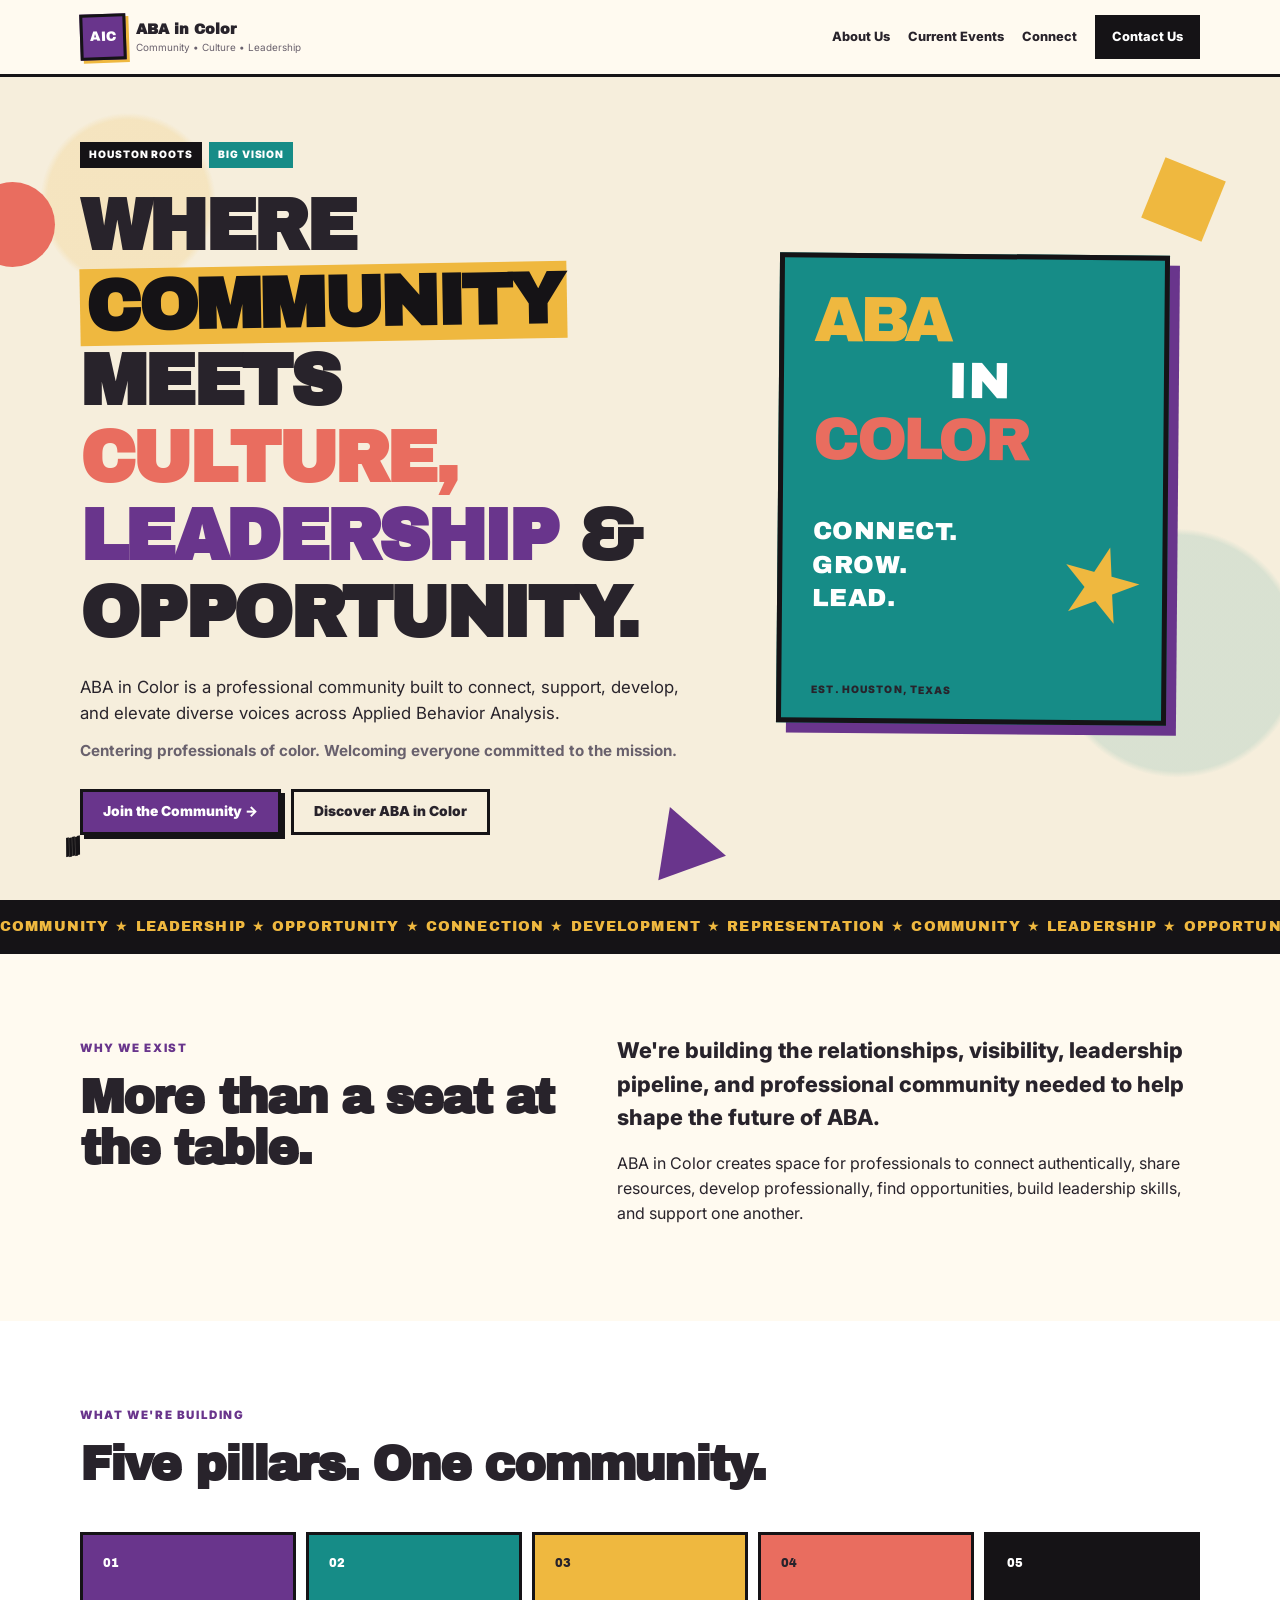
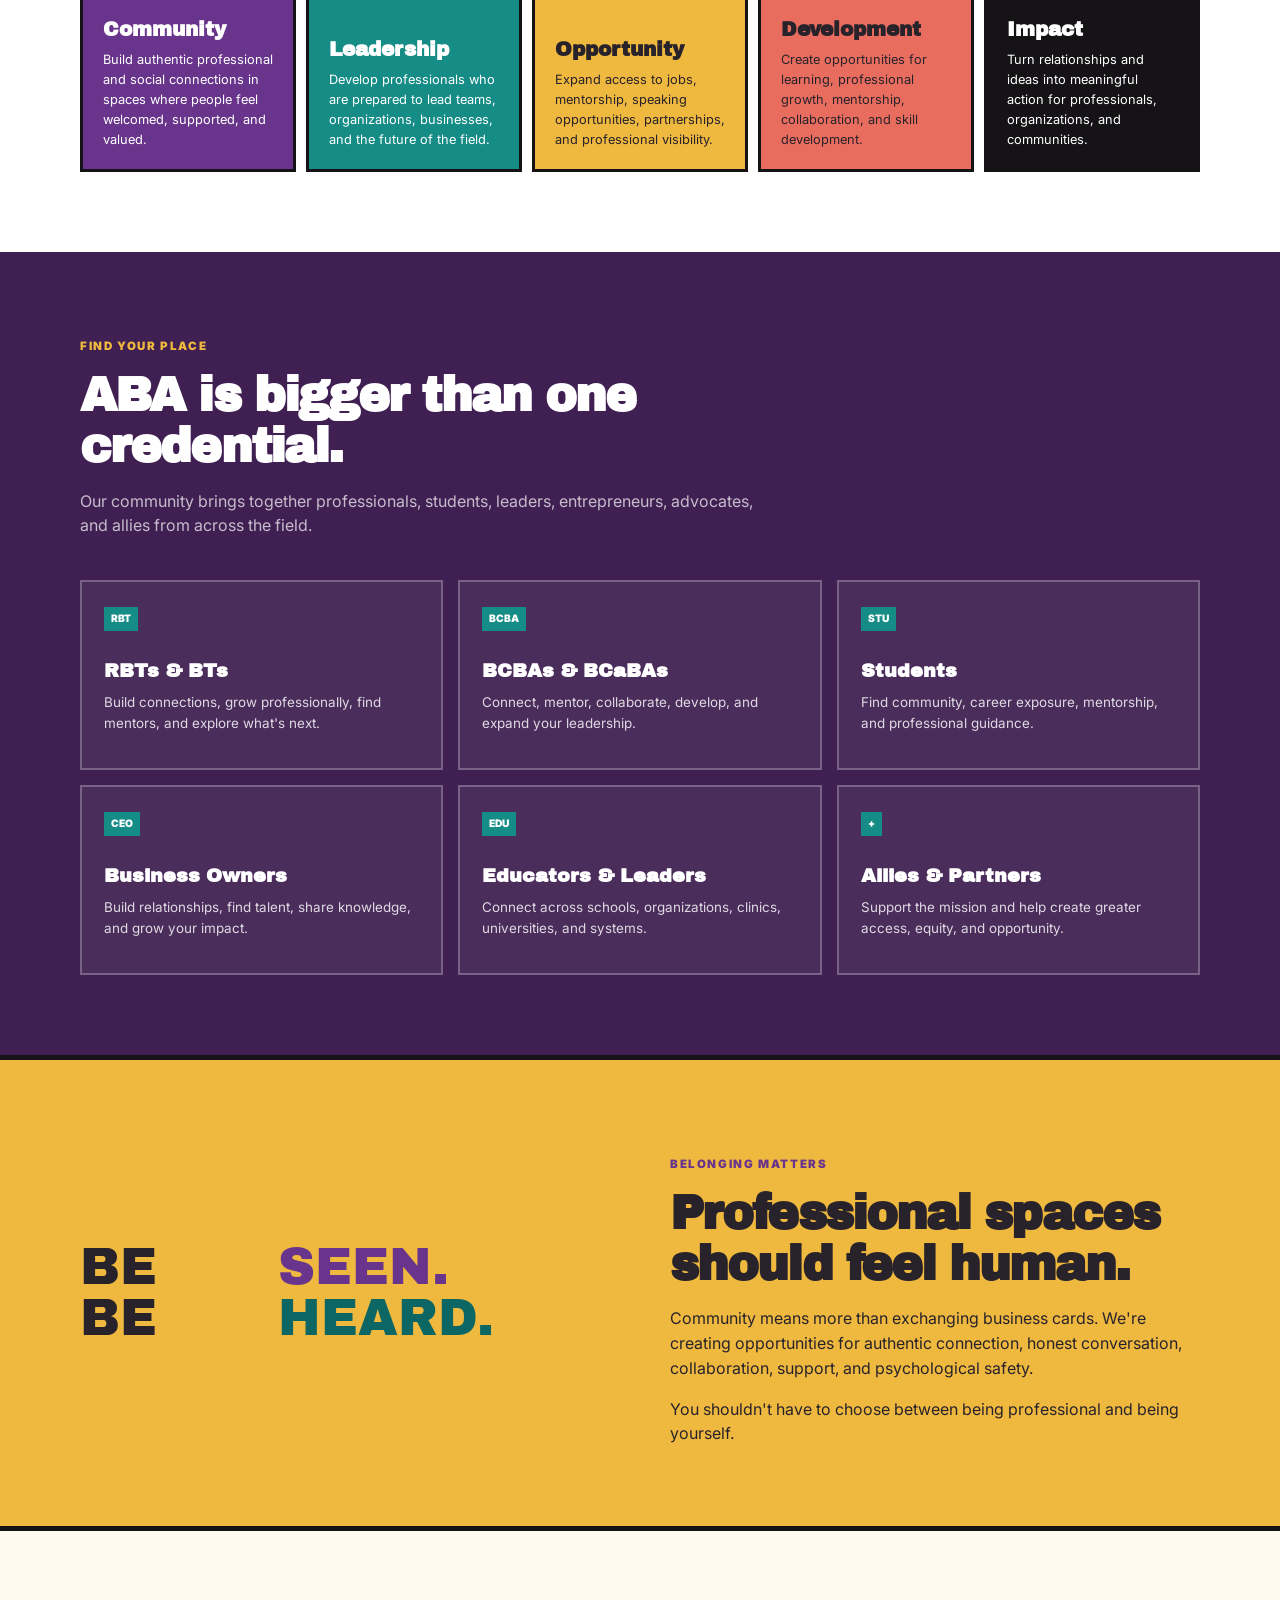
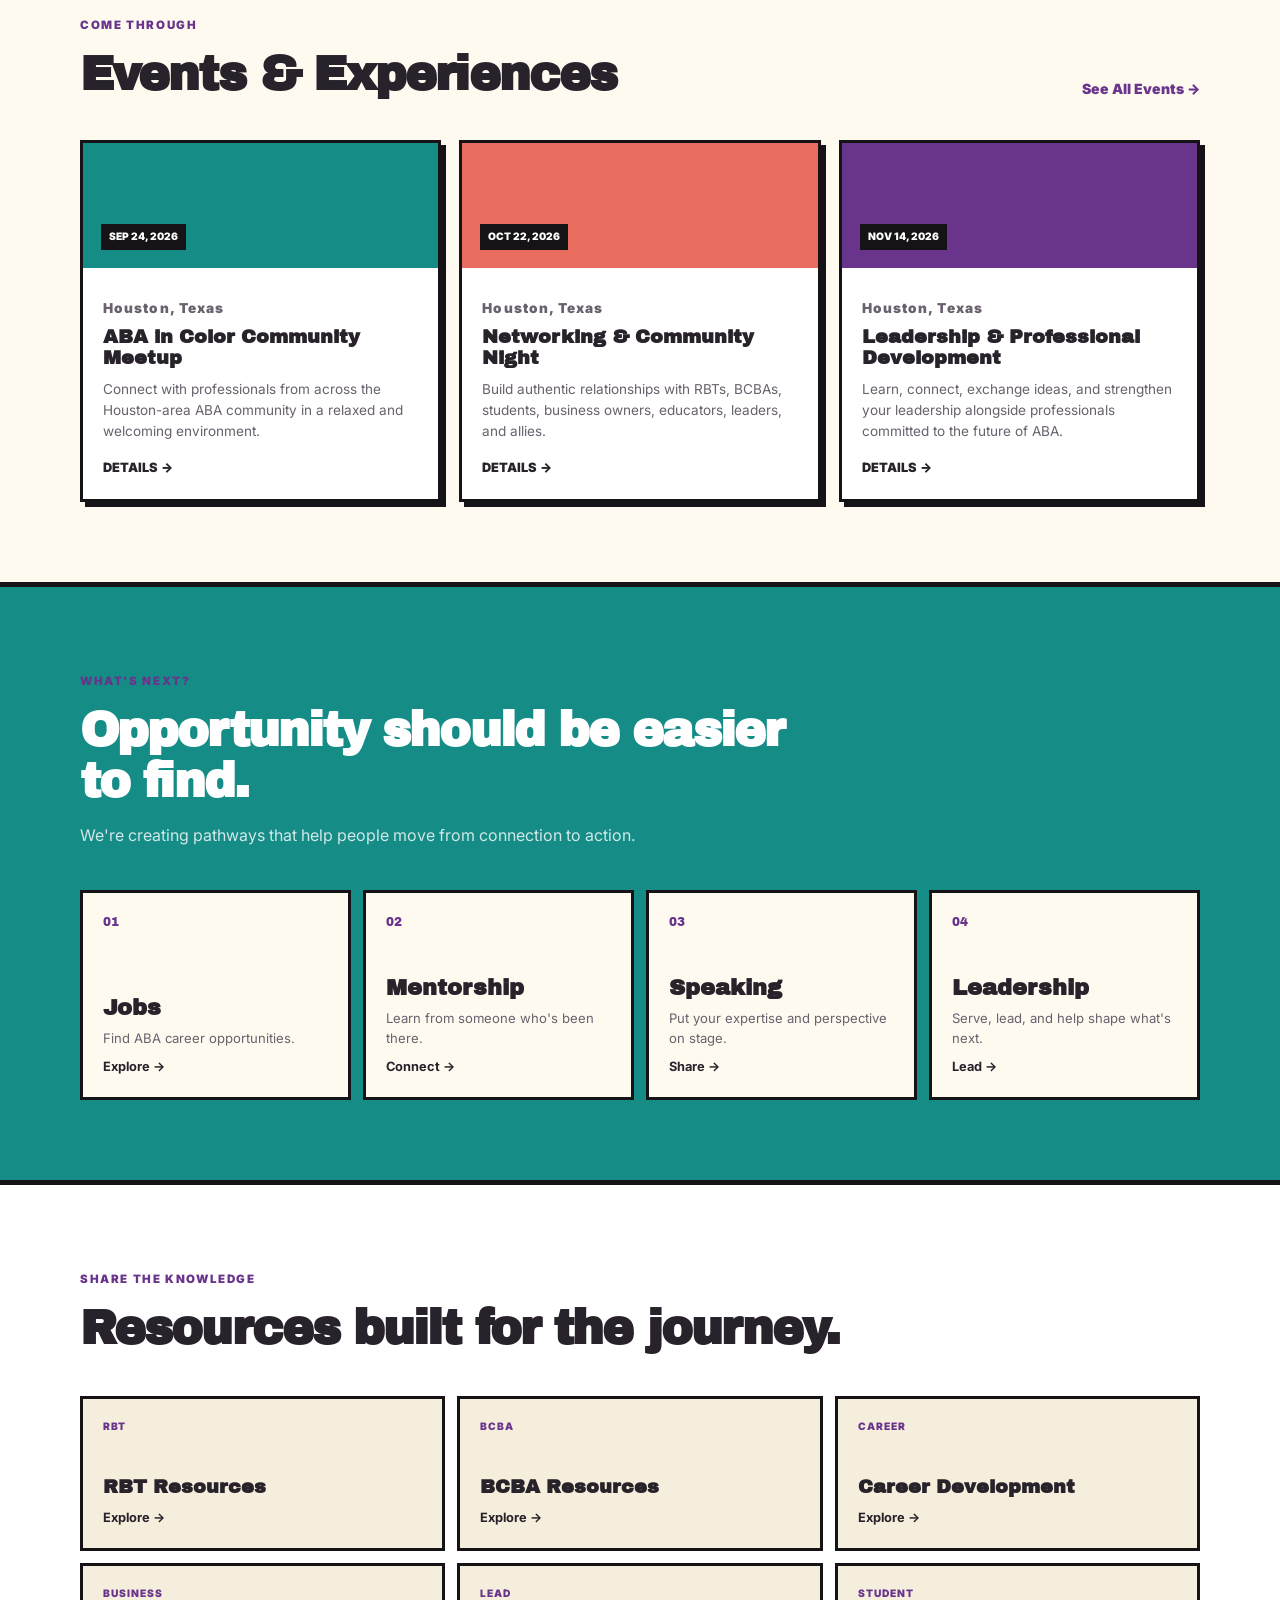
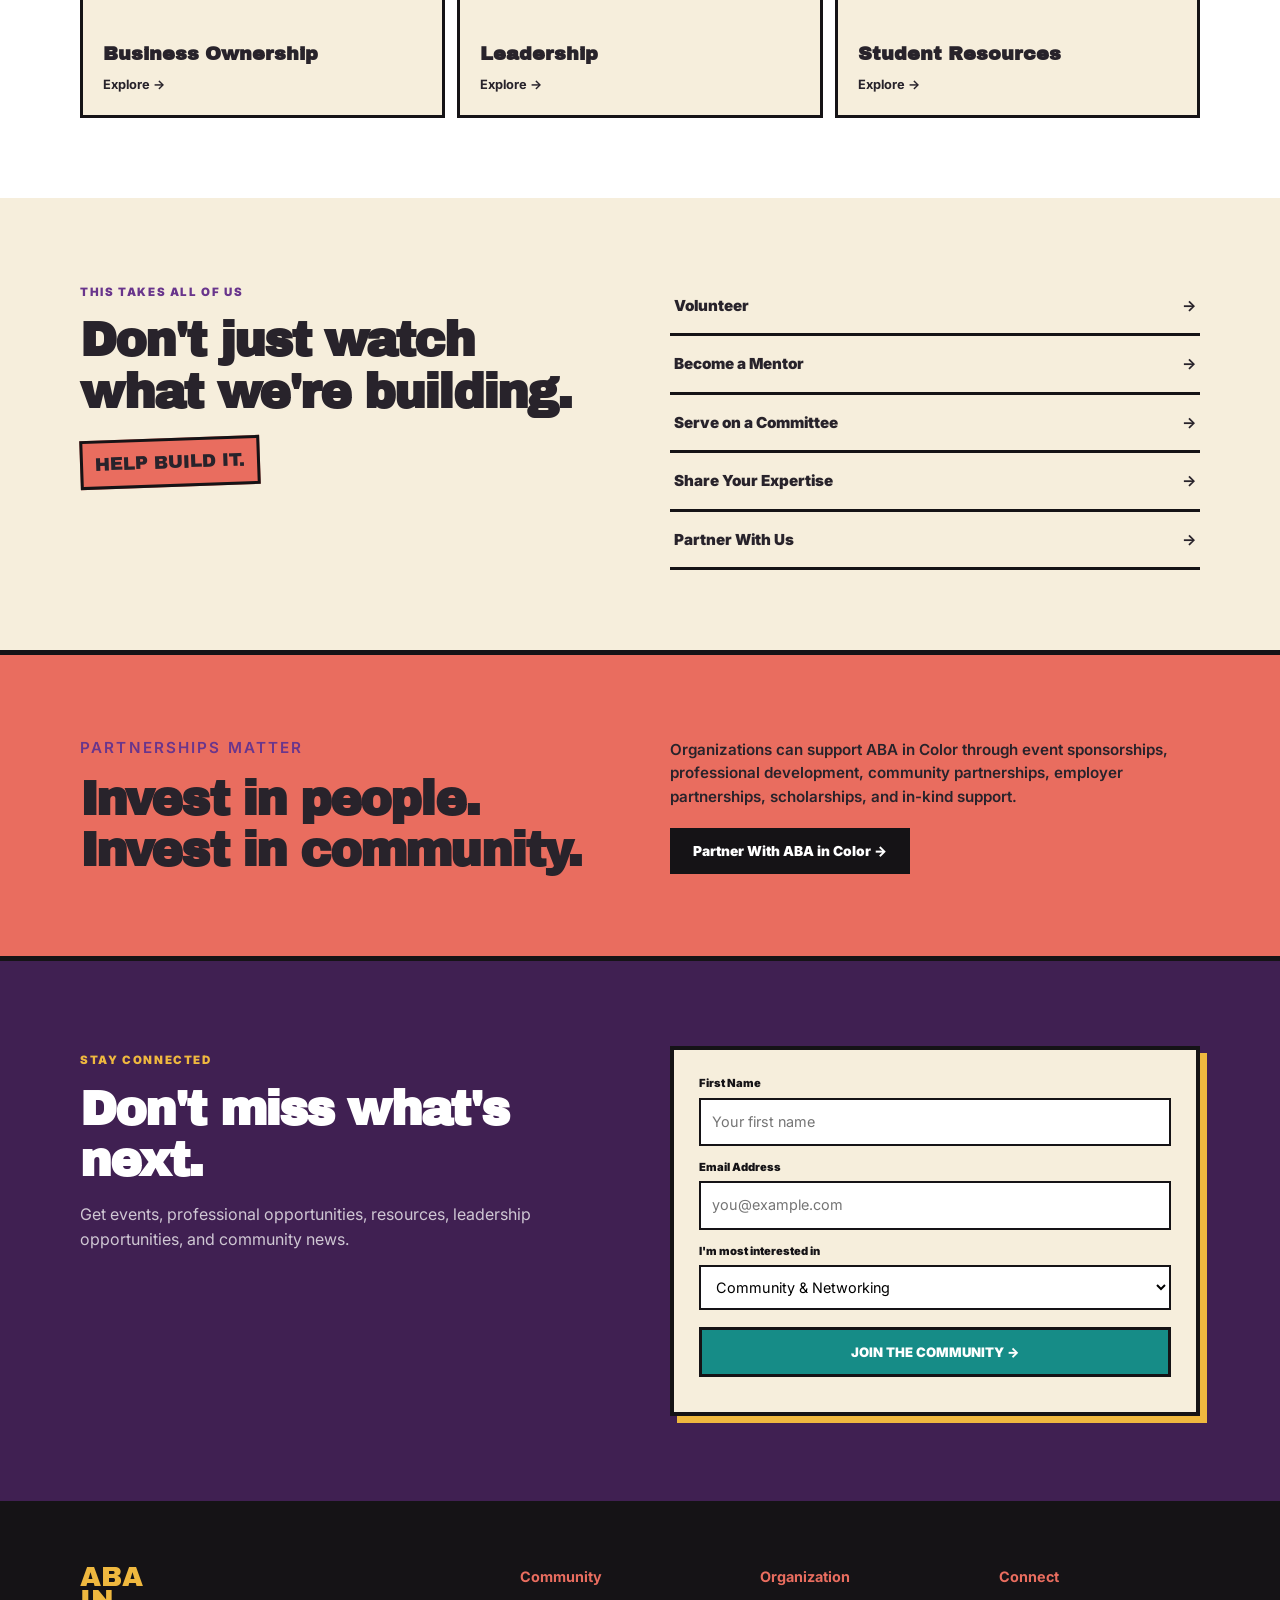
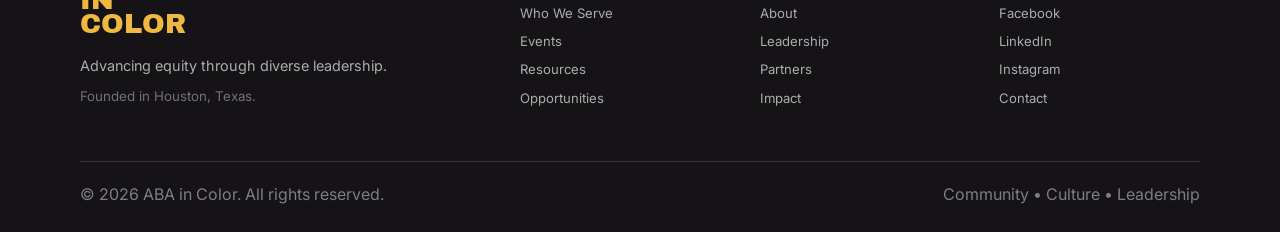
==== commit 6f141f44: "Save full site before simplified redesign" ====
--- a/index.html
+++ b/index.html
@@ -48,35 +48,23 @@
 
             <nav class="main-nav" id="mainNav">
 
-    <a href="about.html">
-        About
+    <a href="#about">
+        About Us
     </a>
 
-    <a href="community.html">
-        Community
+    <a href="#events">
+        Current Events
     </a>
 
-    <a href="events.html">
-        Events
+    <a href="#connect">
+        Connect
     </a>
 
-    <a href="opportunities.html">
-        Opportunities
-    </a>
-
-    <a href="resources.html">
-        Resources
-    </a>
-
-    <a href="get-involved.html">
-        Get Involved
-    </a>
-
     <a
-        href="contact.html"
+        href="#contact"
         class="nav-cta">
 
-        Connect With Us
+        Contact Us
 
     </a>
 
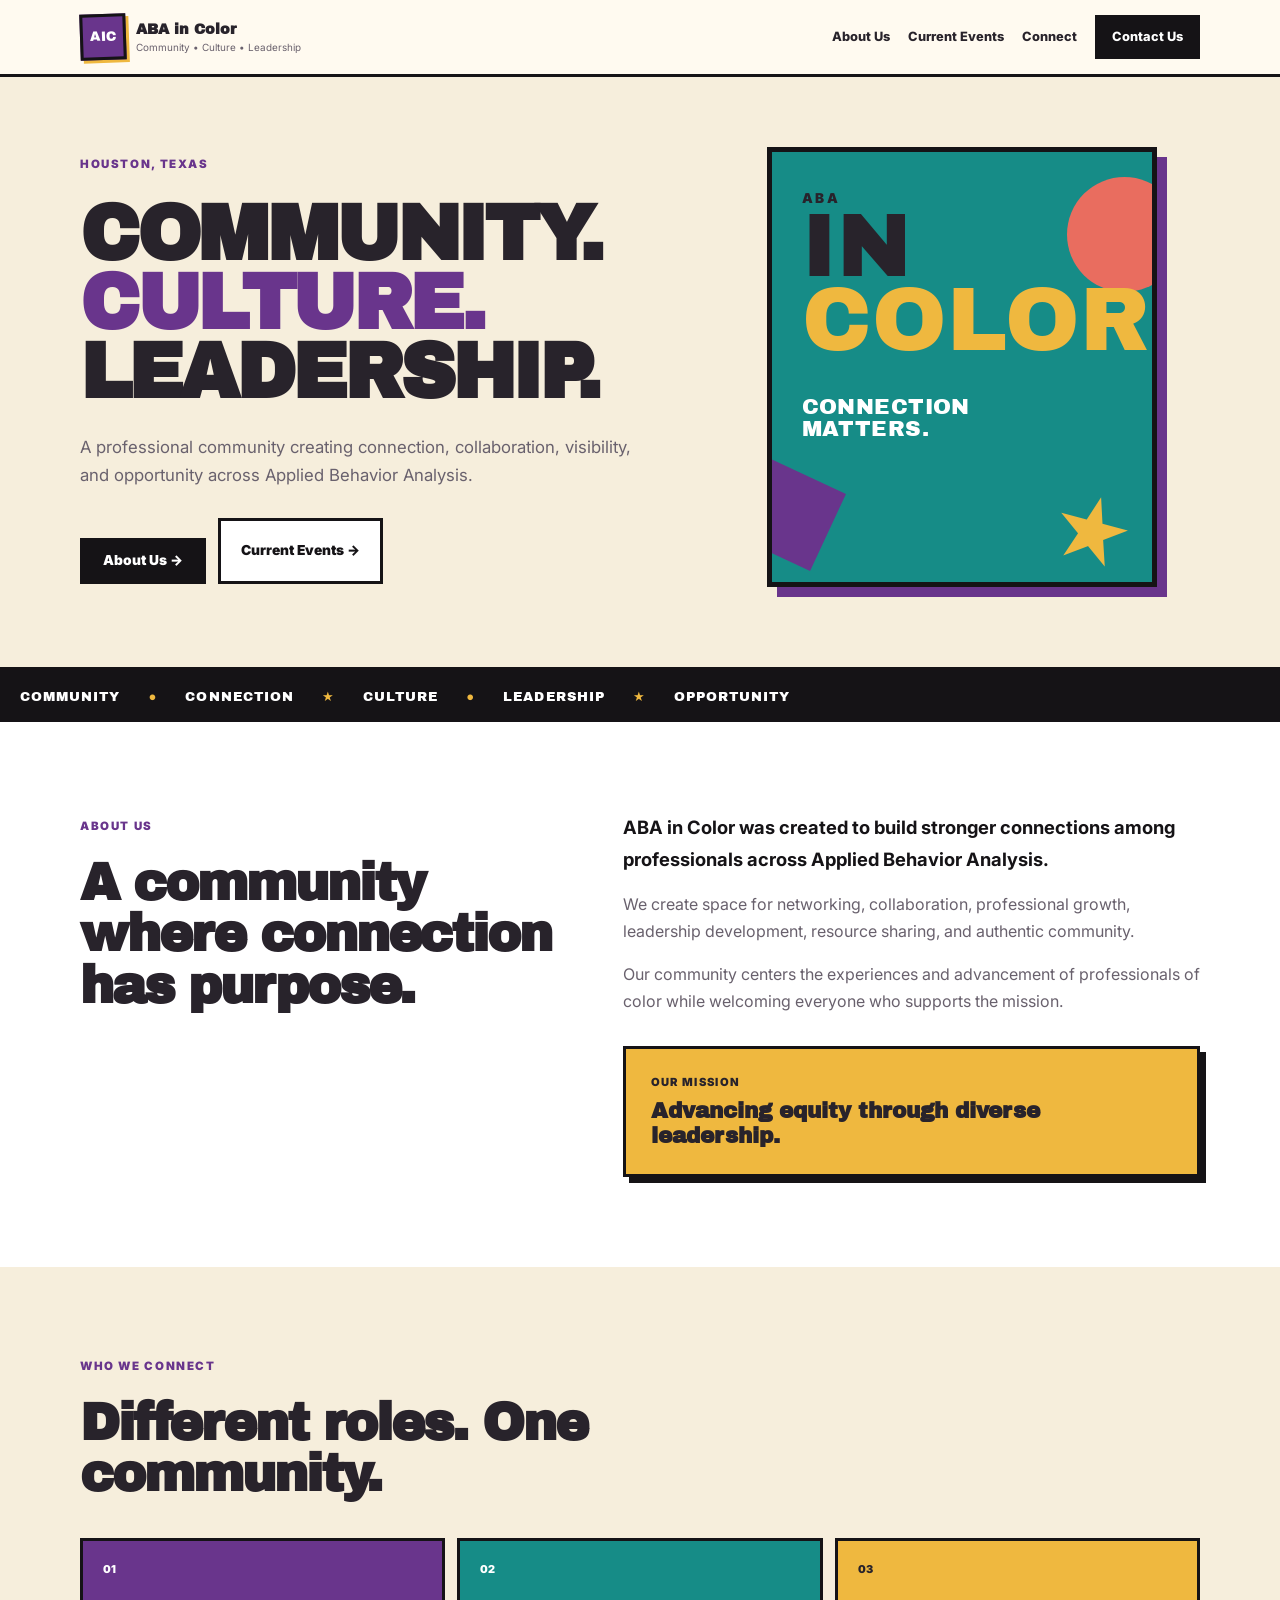
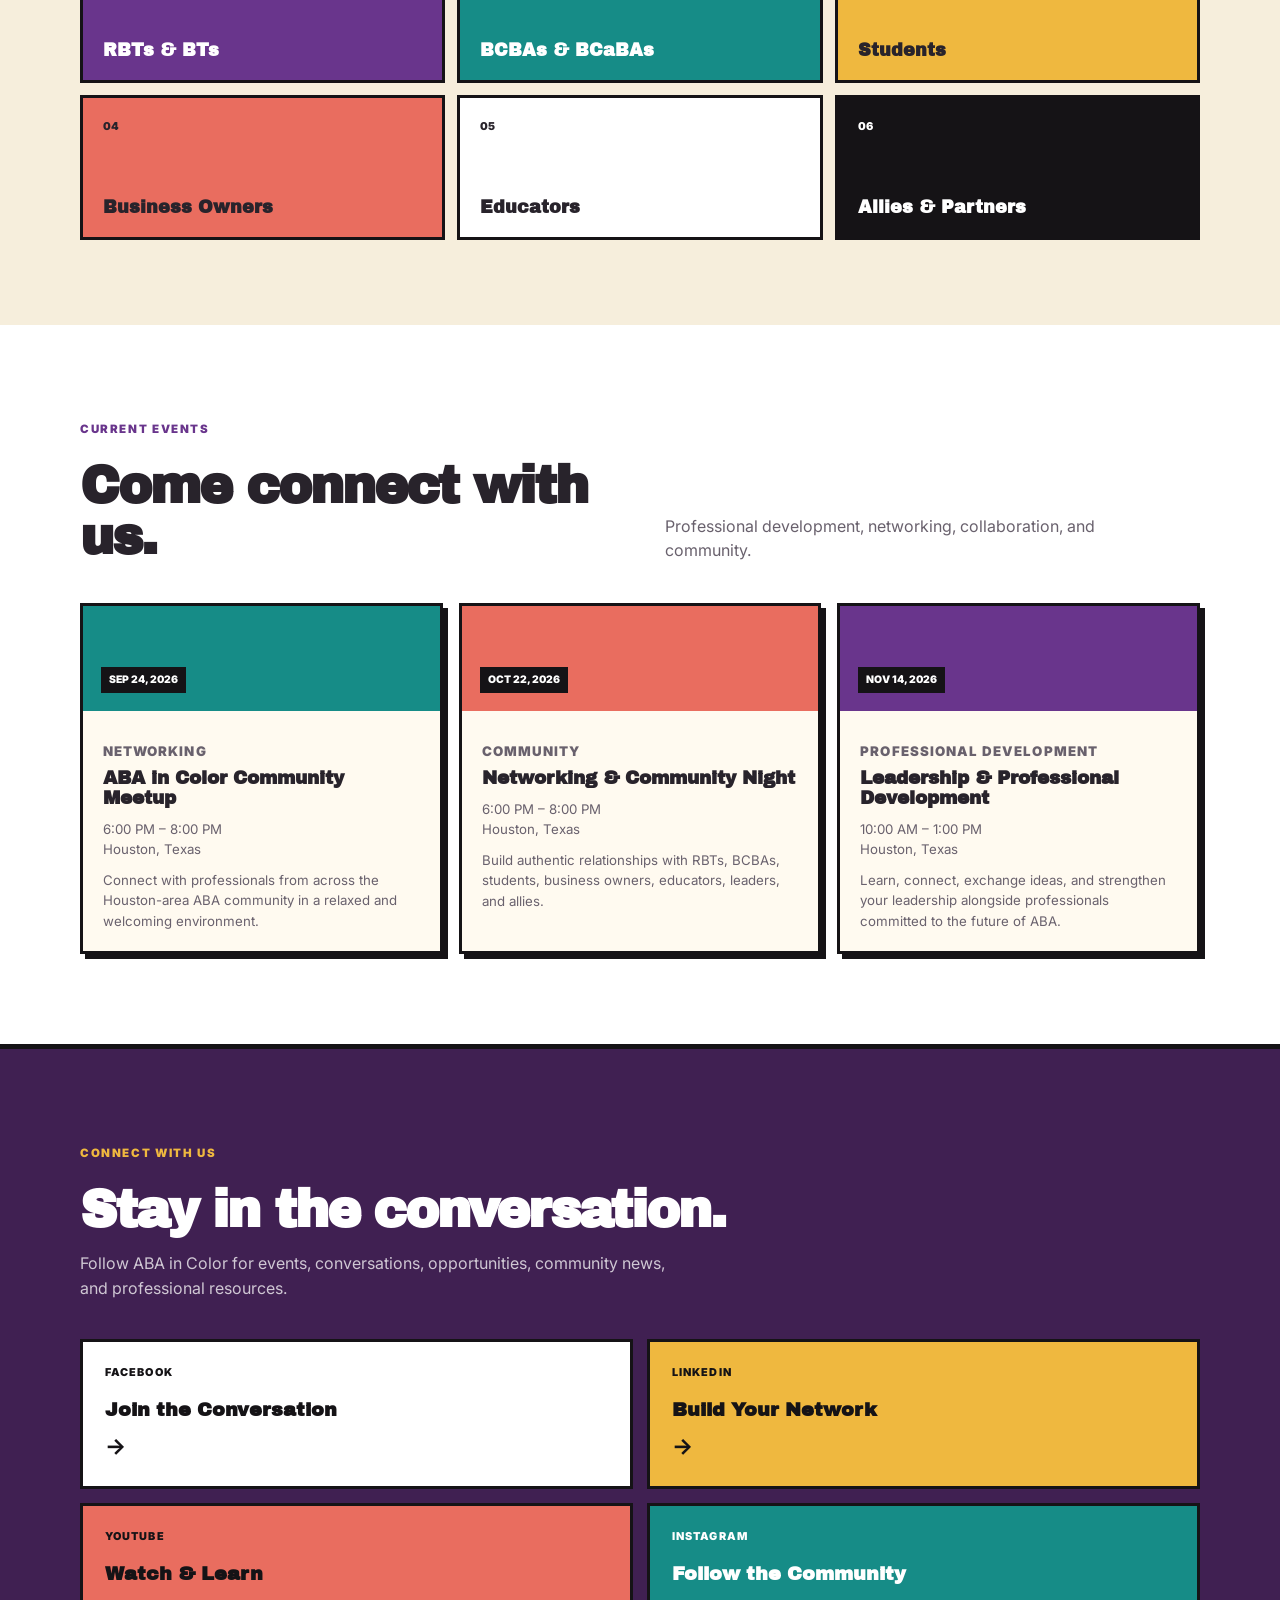
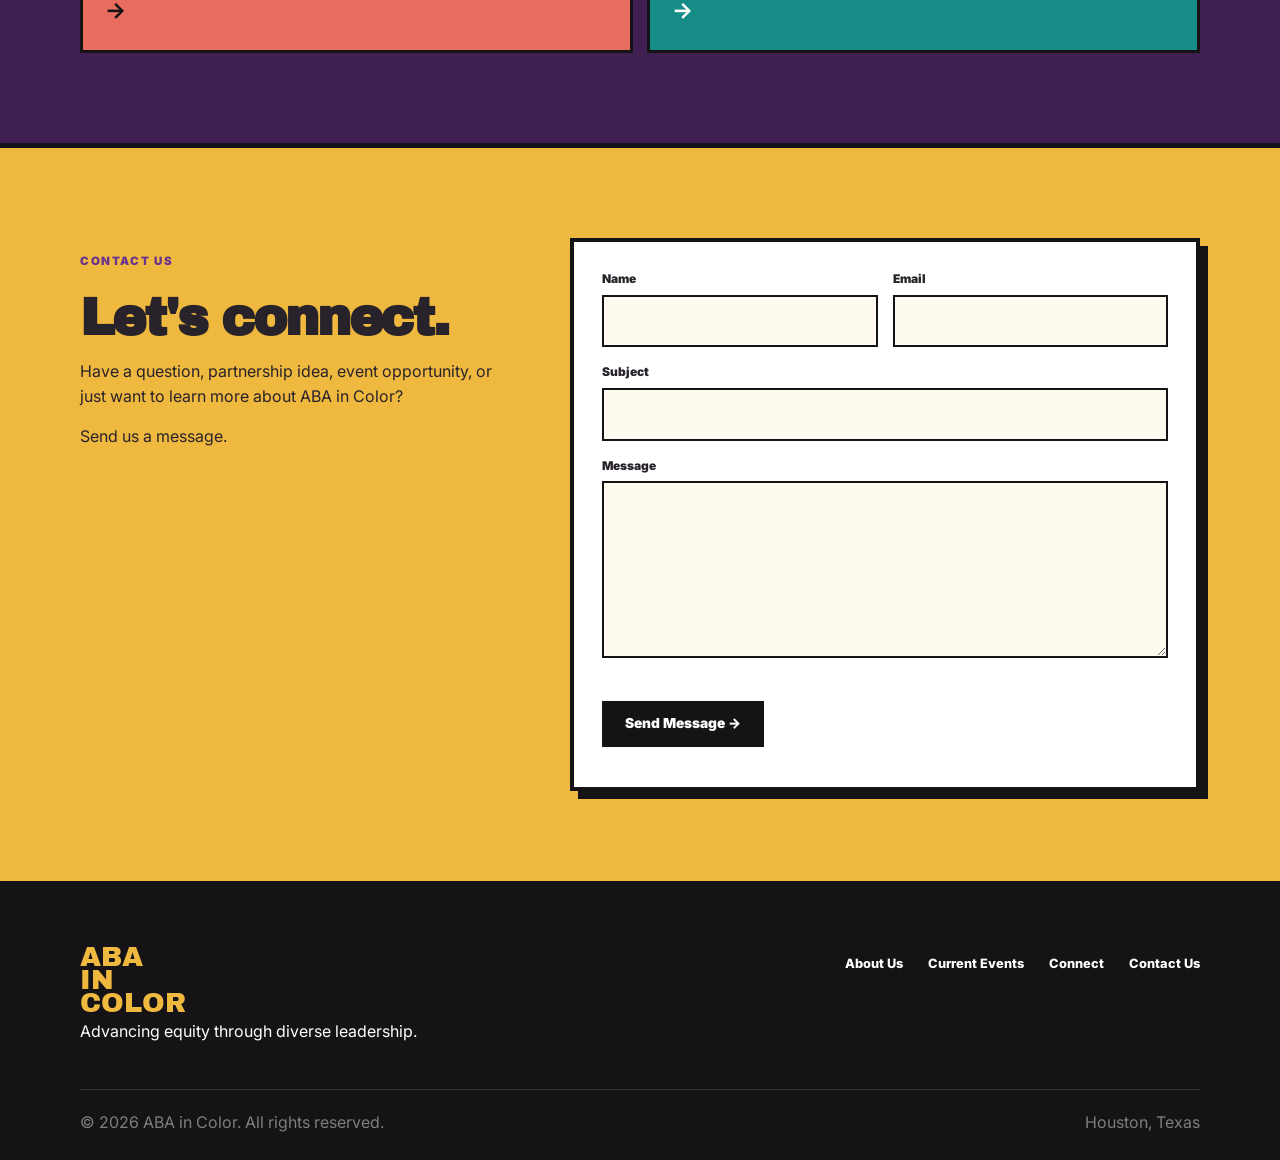
==== commit 2fe11fed: "Simplify ABA in Color website" ====
--- a/index.html
+++ b/index.html
@@ -3,902 +3,826 @@
 
 <head>
     <meta charset="UTF-8">
-    <meta name="viewport" content="width=device-width, initial-scale=1.0">
-
-    <meta name="description"
-        content="ABA in Color connects, develops, and elevates diverse professionals across Applied Behavior Analysis.">
-
-    <title>ABA in Color | Community. Culture. Leadership.</title>
+
+    <meta
+        name="viewport"
+        content="width=device-width, initial-scale=1.0">
+
+    <meta
+        name="description"
+        content="ABA in Color is a professional community creating connection, collaboration, leadership, and opportunity across Applied Behavior Analysis.">
+
+    <title>ABA in Color | Community • Culture • Leadership</title>
 
     <link rel="preconnect" href="https://fonts.googleapis.com">
-    <link rel="preconnect" href="https://fonts.gstatic.com" crossorigin>
-
-    <link href="https://fonts.googleapis.com/css2?family=Archivo+Black&family=Inter:wght@400;500;600;700;800;900&display=swap"
+
+    <link
+        rel="preconnect"
+        href="https://fonts.gstatic.com"
+        crossorigin>
+
+    <link
+        href="https://fonts.googleapis.com/css2?family=Archivo+Black&family=Inter:wght@400;500;600;700;800;900&display=swap"
         rel="stylesheet">
 
-    <link rel="stylesheet" href="css/style.css">
+    <link
+        rel="stylesheet"
+        href="css/style.css">
 </head>
 
+
 <body>
 
-    <!-- =========================================
-         NAVIGATION
-    ========================================== -->
-
-    <header class="site-header">
-
-        <div class="container nav-container">
-
-            <a href="#home" class="brand">
-                <div class="brand-mark">AIC</div>
-
-                <div class="brand-copy">
-                    <strong>ABA in Color</strong>
-                    <span>Community • Culture • Leadership</span>
-                </div>
-            </a>
-
-            <button
-                class="menu-toggle"
-                id="menuToggle"
-                aria-label="Open navigation"
-                aria-expanded="false">
-                ☰
-            </button>
-
-            <nav class="main-nav" id="mainNav">
-
-    <a href="#about">
-        About Us
-    </a>
-
-    <a href="#events">
-        Current Events
-    </a>
-
-    <a href="#connect">
-        Connect
-    </a>
-
-    <a
-        href="#contact"
-        class="nav-cta">
-
-        Contact Us
-
-    </a>
-
-</nav>
-
-        </div>
-
-    </header>
-
-
-    <main>
-
-        <!-- =========================================
-             HERO
-        ========================================== -->
-
-        <section class="hero" id="home">
-
-            <!-- Decorative 90s-inspired shapes -->
-
-            <div class="shape shape-circle"></div>
-            <div class="shape shape-square"></div>
-            <div class="shape shape-triangle"></div>
-            <div class="scribble scribble-one">/////</div>
-
-            <div class="container hero-grid">
-
-                <div class="hero-copy">
-
-                    <div class="hero-kicker">
-                        <span>HOUSTON ROOTS</span>
-                        <span>BIG VISION</span>
-                    </div>
-
-                    <h1>
-                        WHERE
-                        <span class="word-community">COMMUNITY</span>
-                        MEETS
-                        <span class="word-culture">CULTURE,</span>
-                        <span class="word-leadership">LEADERSHIP</span>
-                        & OPPORTUNITY.
-                    </h1>
-
-                    <p class="hero-description">
-                        ABA in Color is a professional community built to
-                        connect, support, develop, and elevate diverse voices
-                        across Applied Behavior Analysis.
-                    </p>
-
-                    <p class="hero-welcome">
-                        Centering professionals of color.
-                        Welcoming everyone committed to the mission.
-                    </p>
-
-                    <div class="hero-buttons">
-
-                        <a href="#join" class="button button-primary">
-                            Join the Community →
-                        </a>
-
-                        <a href="#about" class="button button-outline">
-                            Discover ABA in Color
-                        </a>
-
-                    </div>
-
-                </div>
-
-
-                <div class="hero-poster">
-
-                    <div class="poster-top">
-                        ABA
-                    </div>
-
-                    <div class="poster-middle">
-                        IN
-                    </div>
-
-                    <div class="poster-bottom">
-                        COLOR
-                    </div>
-
-                    <div class="poster-message">
-                        CONNECT.<br>
-                        GROW.<br>
-                        LEAD.
-                    </div>
-
-                    <div class="poster-star">★</div>
-
-                    <div class="poster-footer">
-                        EST. HOUSTON, TEXAS
-                    </div>
-
-                </div>
-
-            </div>
-
-        </section>
-
-
-        <!-- =========================================
-             MARQUEE
-        ========================================== -->
-
-        <section class="culture-strip">
-
-            <div class="culture-track">
-                COMMUNITY ★ LEADERSHIP ★ OPPORTUNITY ★
-                CONNECTION ★ DEVELOPMENT ★ REPRESENTATION ★
-                COMMUNITY ★ LEADERSHIP ★ OPPORTUNITY ★
-            </div>
-
-        </section>
-
-
-        <!-- =========================================
-             INTRO
-        ========================================== -->
-
-        <section class="section intro-section" id="about">
-
-            <div class="container intro-grid">
+
+<!-- =========================================
+     HEADER
+========================================= -->
+
+<header class="site-header">
+
+    <div class="container nav-container">
+
+        <a
+            href="#home"
+            class="brand">
+
+            <div class="brand-mark">
+                AIC
+            </div>
+
+            <div class="brand-copy">
+
+                <strong>
+                    ABA in Color
+                </strong>
+
+                <span>
+                    Community • Culture • Leadership
+                </span>
+
+            </div>
+
+        </a>
+
+
+        <button
+            class="menu-toggle"
+            id="menuToggle"
+            aria-label="Open navigation"
+            aria-expanded="false">
+
+            ☰
+
+        </button>
+
+
+        <nav
+            class="main-nav"
+            id="mainNav">
+
+            <a href="#about">
+                About Us
+            </a>
+
+            <a href="#events">
+                Current Events
+            </a>
+
+            <a href="#connect">
+                Connect
+            </a>
+
+            <a
+                href="#contact"
+                class="nav-cta">
+
+                Contact Us
+
+            </a>
+
+        </nav>
+
+    </div>
+
+</header>
+
+
+
+<main>
+
+
+<!-- =========================================
+     HERO
+========================================= -->
+
+<section
+    class="simple-hero"
+    id="home">
+
+    <div class="container simple-hero-grid">
+
+
+        <div class="simple-hero-copy">
+
+            <p class="section-label">
+                HOUSTON, TEXAS
+            </p>
+
+
+            <h1>
+
+                COMMUNITY.<br>
+
+                <span>
+                    CULTURE.
+                </span><br>
+
+                LEADERSHIP.
+
+            </h1>
+
+
+            <p class="simple-hero-intro">
+                A professional community creating connection,
+                collaboration, visibility, and opportunity across
+                Applied Behavior Analysis.
+            </p>
+
+
+            <div class="simple-hero-buttons">
+
+                <a
+                    href="#about"
+                    class="button button-black">
+
+                    About Us →
+
+                </a>
+
+
+                <a
+                    href="#events"
+                    class="button button-light">
+
+                    Current Events →
+
+                </a>
+
+            </div>
+
+        </div>
+
+
+
+        <div class="simple-hero-poster">
+
+            <div class="poster-small">
+                ABA
+            </div>
+
+            <div class="poster-main">
+                IN
+            </div>
+
+            <div class="poster-main poster-color">
+                COLOR
+            </div>
+
+            <div class="poster-message">
+                CONNECTION<br>
+                MATTERS.
+            </div>
+
+
+            <div class="poster-circle"></div>
+
+            <div class="poster-square"></div>
+
+            <div class="poster-star">
+                ★
+            </div>
+
+        </div>
+
+
+    </div>
+
+</section>
+
+
+
+<!-- =========================================
+     CULTURE STRIP
+========================================= -->
+
+<section class="simple-culture-strip">
+
+    <div class="culture-track">
+
+        <span>COMMUNITY</span>
+
+        <span>●</span>
+
+        <span>CONNECTION</span>
+
+        <span>★</span>
+
+        <span>CULTURE</span>
+
+        <span>●</span>
+
+        <span>LEADERSHIP</span>
+
+        <span>★</span>
+
+        <span>OPPORTUNITY</span>
+
+    </div>
+
+</section>
+
+
+
+<!-- =========================================
+     ABOUT US
+========================================= -->
+
+<section
+    class="simple-about"
+    id="about">
+
+    <div class="container simple-section-grid">
+
+
+        <div>
+
+            <p class="section-label">
+                ABOUT US
+            </p>
+
+            <h2>
+                A community where
+                connection has purpose.
+            </h2>
+
+        </div>
+
+
+
+        <div class="simple-about-copy">
+
+            <p class="large-copy">
+                ABA in Color was created to build stronger
+                connections among professionals across
+                Applied Behavior Analysis.
+            </p>
+
+
+            <p>
+                We create space for networking, collaboration,
+                professional growth, leadership development,
+                resource sharing, and authentic community.
+            </p>
+
+
+            <p>
+                Our community centers the experiences and advancement
+                of professionals of color while welcoming everyone
+                who supports the mission.
+            </p>
+
+
+            <div class="mission-box">
+
+                <span>
+                    OUR MISSION
+                </span>
+
+                <strong>
+                    Advancing equity through
+                    diverse leadership.
+                </strong>
+
+            </div>
+
+        </div>
+
+
+    </div>
+
+</section>
+
+
+
+<!-- =========================================
+     WHO WE CONNECT
+========================================= -->
+
+<section class="simple-community">
+
+    <div class="container">
+
+
+        <div class="simple-section-heading">
+
+            <p class="section-label">
+                WHO WE CONNECT
+            </p>
+
+            <h2>
+                Different roles.
+                One community.
+            </h2>
+
+        </div>
+
+
+
+        <div class="simple-community-grid">
+
+
+            <article>
+
+                <span>
+                    01
+                </span>
+
+                <h3>
+                    RBTs & BTs
+                </h3>
+
+            </article>
+
+
+
+            <article>
+
+                <span>
+                    02
+                </span>
+
+                <h3>
+                    BCBAs & BCaBAs
+                </h3>
+
+            </article>
+
+
+
+            <article>
+
+                <span>
+                    03
+                </span>
+
+                <h3>
+                    Students
+                </h3>
+
+            </article>
+
+
+
+            <article>
+
+                <span>
+                    04
+                </span>
+
+                <h3>
+                    Business Owners
+                </h3>
+
+            </article>
+
+
+
+            <article>
+
+                <span>
+                    05
+                </span>
+
+                <h3>
+                    Educators
+                </h3>
+
+            </article>
+
+
+
+            <article>
+
+                <span>
+                    06
+                </span>
+
+                <h3>
+                    Allies & Partners
+                </h3>
+
+            </article>
+
+
+        </div>
+
+    </div>
+
+</section>
+
+
+
+<!-- =========================================
+     CURRENT EVENTS
+========================================= -->
+
+<section
+    class="simple-events"
+    id="events">
+
+    <div class="container">
+
+
+        <div class="simple-events-header">
+
+            <div>
+
+                <p class="section-label">
+                    CURRENT EVENTS
+                </p>
+
+                <h2>
+                    Come connect
+                    with us.
+                </h2>
+
+            </div>
+
+
+            <p>
+                Professional development, networking,
+                collaboration, and community.
+            </p>
+
+        </div>
+
+
+
+        <div
+            class="simple-events-grid"
+            id="simpleEventsGrid">
+
+            <p>
+                Loading current events...
+            </p>
+
+        </div>
+
+
+    </div>
+
+</section>
+
+
+
+<!-- =========================================
+     CONNECT
+========================================= -->
+
+<section
+    class="simple-connect"
+    id="connect">
+
+    <div class="container">
+
+
+        <div class="simple-section-heading">
+
+            <p class="section-label light-label">
+                CONNECT WITH US
+            </p>
+
+            <h2>
+                Stay in the conversation.
+            </h2>
+
+            <p>
+                Follow ABA in Color for events,
+                conversations, opportunities,
+                community news, and professional resources.
+            </p>
+
+        </div>
+
+
+
+        <div class="social-grid">
+
+
+            <a
+                href="#"
+                class="social-card"
+                target="_blank"
+                rel="noopener">
+
+                <span>
+                    FACEBOOK
+                </span>
+
+                <strong>
+                    Join the Conversation
+                </strong>
+
+                <b>
+                    →
+                </b>
+
+            </a>
+
+
+
+            <a
+                href="#"
+                class="social-card"
+                target="_blank"
+                rel="noopener">
+
+                <span>
+                    LINKEDIN
+                </span>
+
+                <strong>
+                    Build Your Network
+                </strong>
+
+                <b>
+                    →
+                </b>
+
+            </a>
+
+
+
+            <a
+                href="#"
+                class="social-card"
+                target="_blank"
+                rel="noopener">
+
+                <span>
+                    YOUTUBE
+                </span>
+
+                <strong>
+                    Watch & Learn
+                </strong>
+
+                <b>
+                    →
+                </b>
+
+            </a>
+
+
+
+            <a
+                href="#"
+                class="social-card"
+                target="_blank"
+                rel="noopener">
+
+                <span>
+                    INSTAGRAM
+                </span>
+
+                <strong>
+                    Follow the Community
+                </strong>
+
+                <b>
+                    →
+                </b>
+
+            </a>
+
+
+        </div>
+
+    </div>
+
+</section>
+
+
+
+<!-- =========================================
+     CONTACT
+========================================= -->
+
+<section
+    class="simple-contact"
+    id="contact">
+
+    <div class="container simple-contact-grid">
+
+
+        <div>
+
+            <p class="section-label">
+                CONTACT US
+            </p>
+
+            <h2>
+                Let's connect.
+            </h2>
+
+            <p>
+                Have a question, partnership idea,
+                event opportunity, or just want to learn
+                more about ABA in Color?
+            </p>
+
+            <p>
+                Send us a message.
+            </p>
+
+        </div>
+
+
+
+        <form
+            class="simple-contact-form"
+            id="contactForm">
+
+
+            <div class="form-row">
 
                 <div>
 
-                    <p class="section-label">
-                        WHY WE EXIST
-                    </p>
-
-                    <h2>
-                        More than a seat
-                        at the table.
-                    </h2>
-
-                </div>
-
-                <div class="intro-copy">
-
-                    <p class="large-copy">
-                        We're building the relationships, visibility,
-                        leadership pipeline, and professional community
-                        needed to help shape the future of ABA.
-                    </p>
-
-                    <p>
-                        ABA in Color creates space for professionals to
-                        connect authentically, share resources, develop
-                        professionally, find opportunities, build leadership
-                        skills, and support one another.
-                    </p>
-
-                </div>
-
-            </div>
-
-        </section>
-
-
-        <!-- =========================================
-             FIVE PILLARS
-        ========================================== -->
-
-        <section class="section pillars-section">
-
-            <div class="container">
-
-                <div class="section-heading">
-
-                    <p class="section-label">
-                        WHAT WE'RE BUILDING
-                    </p>
-
-                    <h2>
-                        Five pillars.
-                        One community.
-                    </h2>
-
-                </div>
-
-
-                <div class="pillars-grid">
-
-                    <article class="pillar pillar-purple">
-                        <span>01</span>
-                        <h3>Community</h3>
-                        <p>
-                            Build authentic professional and social
-                            connections in spaces where people feel
-                            welcomed, supported, and valued.
-                        </p>
-                    </article>
-
-                    <article class="pillar pillar-teal">
-                        <span>02</span>
-                        <h3>Leadership</h3>
-                        <p>
-                            Develop professionals who are prepared
-                            to lead teams, organizations, businesses,
-                            and the future of the field.
-                        </p>
-                    </article>
-
-                    <article class="pillar pillar-gold">
-                        <span>03</span>
-                        <h3>Opportunity</h3>
-                        <p>
-                            Expand access to jobs, mentorship,
-                            speaking opportunities, partnerships,
-                            and professional visibility.
-                        </p>
-                    </article>
-
-                    <article class="pillar pillar-coral">
-                        <span>04</span>
-                        <h3>Development</h3>
-                        <p>
-                            Create opportunities for learning,
-                            professional growth, mentorship,
-                            collaboration, and skill development.
-                        </p>
-                    </article>
-
-                    <article class="pillar pillar-black">
-                        <span>05</span>
-                        <h3>Impact</h3>
-                        <p>
-                            Turn relationships and ideas into
-                            meaningful action for professionals,
-                            organizations, and communities.
-                        </p>
-                    </article>
-
-                </div>
-
-            </div>
-
-        </section>
-
-
-        <!-- =========================================
-             COMMUNITY
-        ========================================== -->
-
-        <section class="section community-section" id="community">
-
-            <div class="container">
-
-                <div class="section-heading">
-
-                    <p class="section-label light-label">
-                        FIND YOUR PLACE
-                    </p>
-
-                    <h2>
-                        ABA is bigger than
-                        one credential.
-                    </h2>
-
-                    <p>
-                        Our community brings together professionals,
-                        students, leaders, entrepreneurs, advocates,
-                        and allies from across the field.
-                    </p>
-
-                </div>
-
-
-                <div class="people-grid">
-
-                    <article class="people-card">
-                        <div class="people-code">RBT</div>
-                        <h3>RBTs & BTs</h3>
-                        <p>
-                            Build connections, grow professionally,
-                            find mentors, and explore what's next.
-                        </p>
-                    </article>
-
-                    <article class="people-card">
-                        <div class="people-code">BCBA</div>
-                        <h3>BCBAs & BCaBAs</h3>
-                        <p>
-                            Connect, mentor, collaborate, develop,
-                            and expand your leadership.
-                        </p>
-                    </article>
-
-                    <article class="people-card">
-                        <div class="people-code">STU</div>
-                        <h3>Students</h3>
-                        <p>
-                            Find community, career exposure,
-                            mentorship, and professional guidance.
-                        </p>
-                    </article>
-
-                    <article class="people-card">
-                        <div class="people-code">CEO</div>
-                        <h3>Business Owners</h3>
-                        <p>
-                            Build relationships, find talent,
-                            share knowledge, and grow your impact.
-                        </p>
-                    </article>
-
-                    <article class="people-card">
-                        <div class="people-code">EDU</div>
-                        <h3>Educators & Leaders</h3>
-                        <p>
-                            Connect across schools, organizations,
-                            clinics, universities, and systems.
-                        </p>
-                    </article>
-
-                    <article class="people-card">
-                        <div class="people-code">+</div>
-                        <h3>Allies & Partners</h3>
-                        <p>
-                            Support the mission and help create
-                            greater access, equity, and opportunity.
-                        </p>
-                    </article>
-
-                </div>
-
-            </div>
-
-        </section>
-
-
-        <!-- =========================================
-             PSYCHOLOGICAL SAFETY
-        ========================================== -->
-
-        <section class="belong-section">
-
-            <div class="container belong-grid">
-
-                <div class="belong-art">
-                    <span>BE</span>
-                    <span>SEEN.</span>
-                    <span>BE</span>
-                    <span>HEARD.</span>
-                </div>
-
-                <div class="belong-copy">
-
-                    <p class="section-label">
-                        BELONGING MATTERS
-                    </p>
-
-                    <h2>
-                        Professional spaces
-                        should feel human.
-                    </h2>
-
-                    <p>
-                        Community means more than exchanging business
-                        cards. We're creating opportunities for authentic
-                        connection, honest conversation, collaboration,
-                        support, and psychological safety.
-                    </p>
-
-                    <p>
-                        You shouldn't have to choose between being
-                        professional and being yourself.
-                    </p>
-
-                </div>
-
-            </div>
-
-        </section>
-
-
-        <!-- =========================================
-             EVENTS
-        ========================================== -->
-
-        <section class="section events-section" id="events">
-
-            <div class="container">
-
-                <div class="section-heading-row">
-
-                    <div>
-                        <p class="section-label">
-                            COME THROUGH
-                        </p>
-
-                        <h2>
-                            Events &
-                            Experiences
-                        </h2>
-                    </div>
-
-                    <a href="#" class="text-link">
-                        See All Events →
-                    </a>
-
-                </div>
-
-
-                <div class="events-grid" id="eventsGrid">
-
-                    <p>
-                        Loading events...
-                    </p>
-
-                </div>
-
-            </div>
-
-        </section>
-
-
-        <!-- =========================================
-             OPPORTUNITIES
-        ========================================== -->
-
-        <section class="section opportunity-section" id="opportunities">
-
-            <div class="container">
-
-                <div class="section-heading">
-
-                    <p class="section-label">
-                        WHAT'S NEXT?
-                    </p>
-
-                    <h2>
-                        Opportunity should
-                        be easier to find.
-                    </h2>
-
-                    <p>
-                        We're creating pathways that help people
-                        move from connection to action.
-                    </p>
-
-                </div>
-
-
-                <div class="opportunity-grid">
-
-                    <a href="#" class="opportunity-box">
-                        <span>01</span>
-                        <h3>Jobs</h3>
-                        <p>Find ABA career opportunities.</p>
-                        <strong>Explore →</strong>
-                    </a>
-
-                    <a href="#" class="opportunity-box">
-                        <span>02</span>
-                        <h3>Mentorship</h3>
-                        <p>Learn from someone who's been there.</p>
-                        <strong>Connect →</strong>
-                    </a>
-
-                    <a href="#" class="opportunity-box">
-                        <span>03</span>
-                        <h3>Speaking</h3>
-                        <p>Put your expertise and perspective on stage.</p>
-                        <strong>Share →</strong>
-                    </a>
-
-                    <a href="#" class="opportunity-box">
-                        <span>04</span>
-                        <h3>Leadership</h3>
-                        <p>Serve, lead, and help shape what's next.</p>
-                        <strong>Lead →</strong>
-                    </a>
-
-                </div>
-
-            </div>
-
-        </section>
-
-
-        <!-- =========================================
-             RESOURCES
-        ========================================== -->
-
-        <section class="section resources-section" id="resources">
-
-            <div class="container">
-
-                <div class="section-heading">
-
-                    <p class="section-label">
-                        SHARE THE KNOWLEDGE
-                    </p>
-
-                    <h2>
-                        Resources built
-                        for the journey.
-                    </h2>
-
-                </div>
-
-
-                <div class="resource-grid">
-
-                    <a href="#" class="resource-item">
-                        <span>RBT</span>
-                        <h3>RBT Resources</h3>
-                        <strong>Explore →</strong>
-                    </a>
-
-                    <a href="#" class="resource-item">
-                        <span>BCBA</span>
-                        <h3>BCBA Resources</h3>
-                        <strong>Explore →</strong>
-                    </a>
-
-                    <a href="#" class="resource-item">
-                        <span>CAREER</span>
-                        <h3>Career Development</h3>
-                        <strong>Explore →</strong>
-                    </a>
-
-                    <a href="#" class="resource-item">
-                        <span>BUSINESS</span>
-                        <h3>Business Ownership</h3>
-                        <strong>Explore →</strong>
-                    </a>
-
-                    <a href="#" class="resource-item">
-                        <span>LEAD</span>
-                        <h3>Leadership</h3>
-                        <strong>Explore →</strong>
-                    </a>
-
-                    <a href="#" class="resource-item">
-                        <span>STUDENT</span>
-                        <h3>Student Resources</h3>
-                        <strong>Explore →</strong>
-                    </a>
-
-                </div>
-
-            </div>
-
-        </section>
-
-
-        <!-- =========================================
-             GET INVOLVED
-        ========================================== -->
-
-        <section class="section involved-section" id="involved">
-
-            <div class="container involved-grid">
-
-                <div>
-
-                    <p class="section-label">
-                        THIS TAKES ALL OF US
-                    </p>
-
-                    <h2>
-                        Don't just watch
-                        what we're building.
-                    </h2>
-
-                    <div class="build-it">
-                        HELP BUILD IT.
-                    </div>
-
-                </div>
-
-
-                <div class="involved-list">
-
-                    <a href="#">
-                        <span>Volunteer</span>
-                        <strong>→</strong>
-                    </a>
-
-                    <a href="#">
-                        <span>Become a Mentor</span>
-                        <strong>→</strong>
-                    </a>
-
-                    <a href="#">
-                        <span>Serve on a Committee</span>
-                        <strong>→</strong>
-                    </a>
-
-                    <a href="#">
-                        <span>Share Your Expertise</span>
-                        <strong>→</strong>
-                    </a>
-
-                    <a href="#">
-                        <span>Partner With Us</span>
-                        <strong>→</strong>
-                    </a>
-
-                </div>
-
-            </div>
-
-        </section>
-
-
-        <!-- =========================================
-             PARTNERS
-        ========================================== -->
-
-        <section class="partners-section">
-
-            <div class="container partners-grid">
-
-                <div>
-
-                    <p class="section-label">
-                        PARTNERSHIPS MATTER
-                    </p>
-
-                    <h2>
-                        Invest in people.
-                        Invest in community.
-                    </h2>
-
-                </div>
-
-                <div>
-
-                    <p>
-                        Organizations can support ABA in Color through
-                        event sponsorships, professional development,
-                        community partnerships, employer partnerships,
-                        scholarships, and in-kind support.
-                    </p>
-
-                    <a href="#" class="button button-black">
-                        Partner With ABA in Color →
-                    </a>
-
-                </div>
-
-            </div>
-
-        </section>
-
-
-        <!-- =========================================
-             EMAIL / COMMUNITY
-        ========================================== -->
-
-        <section class="join-section" id="join">
-
-            <div class="join-shape"></div>
-
-            <div class="container join-grid">
-
-                <div>
-
-                    <p class="section-label light-label">
-                        STAY CONNECTED
-                    </p>
-
-                    <h2>
-                        Don't miss
-                        what's next.
-                    </h2>
-
-                    <p>
-                        Get events, professional opportunities,
-                        resources, leadership opportunities,
-                        and community news.
-                    </p>
-
-                </div>
-
-
-                <form class="signup-form" id="signupForm">
-
-                    <label for="firstName">
-                        First Name
+                    <label for="contactName">
+                        Name
                     </label>
 
                     <input
                         type="text"
-                        id="firstName"
-                        name="firstName"
-                        placeholder="Your first name"
+                        id="contactName"
+                        name="name"
                         required>
 
-                    <label for="email">
-                        Email Address
+                </div>
+
+
+                <div>
+
+                    <label for="contactEmail">
+                        Email
                     </label>
 
                     <input
                         type="email"
-                        id="email"
+                        id="contactEmail"
                         name="email"
-                        placeholder="you@example.com"
                         required>
 
-                    <label for="interest">
-                        I'm most interested in
-                    </label>
-
-                    <select id="interest" name="interest">
-
-                        <option value="community">
-                            Community & Networking
-                        </option>
-
-                        <option value="events">
-                            Events
-                        </option>
-
-                        <option value="mentorship">
-                            Mentorship
-                        </option>
-
-                        <option value="leadership">
-                            Leadership
-                        </option>
-
-                        <option value="jobs">
-                            Jobs & Career Opportunities
-                        </option>
-
-                        <option value="partnerships">
-                            Partnerships
-                        </option>
-
-                    </select>
-
-                    <button type="submit">
-                        JOIN THE COMMUNITY →
-                    </button>
-
-                    <p class="form-message" id="formMessage"></p>
-
-                </form>
-
-            </div>
-
-        </section>
-
-    </main>
-
-
-    <!-- =========================================
-         FOOTER
-    ========================================== -->
-
-    <footer class="site-footer">
-
-        <div class="container footer-grid">
-
-            <div class="footer-brand">
-
-                <div class="footer-logo">
-                    ABA<br>
-                    IN<br>
-                    COLOR
                 </div>
 
-                <p>
-                    Advancing equity through diverse leadership.
-                </p>
-
-                <small>
-                    Founded in Houston, Texas.
-                </small>
-
-            </div>
+            </div>
+
 
 
             <div>
 
-                <h4>Community</h4>
-
-                <a href="#community">Who We Serve</a>
-                <a href="#events">Events</a>
-                <a href="#resources">Resources</a>
-                <a href="#opportunities">Opportunities</a>
-
-            </div>
+                <label for="contactSubject">
+                    Subject
+                </label>
+
+                <input
+                    type="text"
+                    id="contactSubject"
+                    name="subject"
+                    required>
+
+            </div>
+
 
 
             <div>
 
-                <h4>Organization</h4>
-
-                <a href="#about">About</a>
-                <a href="#">Leadership</a>
-                <a href="#">Partners</a>
-                <a href="#">Impact</a>
-
-            </div>
-
-
-            <div>
-
-                <h4>Connect</h4>
-
-                <a href="#">Facebook</a>
-                <a href="#">LinkedIn</a>
-                <a href="#">Instagram</a>
-                <a href="#">Contact</a>
-
-            </div>
-
-        </div>
-
-
-        <div class="container footer-bottom">
+                <label for="contactMessage">
+                    Message
+                </label>
+
+                <textarea
+                    id="contactMessage"
+                    name="message"
+                    rows="6"
+                    required></textarea>
+
+            </div>
+
+
+
+            <button
+                type="submit"
+                class="button button-black">
+
+                Send Message →
+
+            </button>
+
+
+            <p
+                class="contact-form-message"
+                id="contactFormMessage">
+            </p>
+
+
+        </form>
+
+
+    </div>
+
+</section>
+
+
+</main>
+
+
+
+<!-- =========================================
+     FOOTER
+========================================= -->
+
+<footer class="site-footer">
+
+
+    <div class="container simple-footer">
+
+
+        <div>
+
+            <div class="footer-logo">
+
+                ABA<br>
+                IN<br>
+                COLOR
+
+            </div>
+
 
             <p>
-                © <span id="currentYear"></span>
-                ABA in Color. All rights reserved.
-            </p>
-
-            <p>
-                Community • Culture • Leadership
-            </p>
-
-        </div>
-
-    </footer>
-
-
-    <script src="js/main.js"></script>
+                Advancing equity through
+                diverse leadership.
+            </p>
+
+        </div>
+
+
+
+        <div class="simple-footer-links">
+
+            <a href="#about">
+                About Us
+            </a>
+
+            <a href="#events">
+                Current Events
+            </a>
+
+            <a href="#connect">
+                Connect
+            </a>
+
+            <a href="#contact">
+                Contact Us
+            </a>
+
+        </div>
+
+
+    </div>
+
+
+
+    <div class="container footer-bottom">
+
+        <p>
+            © <span id="currentYear"></span>
+            ABA in Color. All rights reserved.
+        </p>
+
+        <p>
+            Houston, Texas
+        </p>
+
+    </div>
+
+
+</footer>
+
+
+
+<script src="js/main.js"></script>
 
 </body>
 
-</html>+</html>
--- a/css/style.css
+++ b/css/style.css
@@ -5256,4 +5256,669 @@
         flex: 1 1 auto;
     }
 
+}
+/* =====================================================
+   ABA IN COLOR
+   SIMPLIFIED HOMEPAGE
+===================================================== */
+
+html {
+    scroll-behavior: smooth;
+}
+
+
+/* HERO */
+
+.simple-hero {
+    padding: 70px 0 80px;
+    background: var(--cream);
+    border-bottom: 5px solid var(--black);
+}
+
+
+.simple-hero-grid {
+    display: grid;
+    grid-template-columns: 1.1fr .9fr;
+    gap: 60px;
+    align-items: center;
+}
+
+
+.simple-hero h1 {
+    margin-top: 12px;
+    font-family: "Archivo Black", sans-serif;
+    font-size: clamp(3rem, 6vw, 5.6rem);
+    line-height: .9;
+    letter-spacing: -.045em;
+}
+
+
+.simple-hero h1 span {
+    color: var(--purple);
+}
+
+
+.simple-hero-intro {
+    max-width: 650px;
+    margin-top: 25px;
+    color: var(--muted);
+    font-size: 1.05rem;
+    line-height: 1.7;
+}
+
+
+.simple-hero-buttons {
+    display: flex;
+    flex-wrap: wrap;
+    gap: 12px;
+    margin-top: 28px;
+}
+
+
+.button-light {
+    background: white;
+    color: var(--black);
+    border: 3px solid var(--black);
+}
+
+
+/* HERO POSTER */
+
+.simple-hero-poster {
+    position: relative;
+    width: min(100%, 390px);
+    min-height: 440px;
+    margin-inline: auto;
+    padding: 36px 30px;
+    background: var(--teal);
+    border: 5px solid var(--black);
+    box-shadow: 10px 10px 0 var(--purple);
+    overflow: hidden;
+}
+
+
+.poster-small,
+.poster-main,
+.poster-message {
+    position: relative;
+    z-index: 2;
+}
+
+
+.poster-small {
+    font-size: .85rem;
+    font-weight: 900;
+    letter-spacing: .2em;
+}
+
+
+.poster-main {
+    font-family: "Archivo Black", sans-serif;
+    font-size: clamp(4rem, 7vw, 6rem);
+    line-height: .83;
+}
+
+
+.poster-color {
+    color: var(--gold);
+}
+
+
+.poster-message {
+    margin-top: 38px;
+    font-family: "Archivo Black", sans-serif;
+    font-size: 1.35rem;
+    line-height: 1.05;
+}
+
+
+.poster-circle {
+    position: absolute;
+    width: 115px;
+    height: 115px;
+    right: -30px;
+    top: 25px;
+    background: var(--coral);
+    border-radius: 50%;
+}
+
+
+.poster-square {
+    position: absolute;
+    width: 85px;
+    height: 85px;
+    left: -25px;
+    bottom: 25px;
+    background: var(--purple);
+    transform: rotate(25deg);
+}
+
+
+.poster-star {
+    position: absolute;
+    right: 20px;
+    bottom: 10px;
+    color: var(--gold);
+    font-size: 5rem;
+}
+
+
+/* CULTURE STRIP */
+
+.simple-culture-strip {
+    overflow: hidden;
+    padding: 15px 0;
+    background: var(--black);
+    color: white;
+}
+
+
+.culture-track {
+    width: max-content;
+    display: flex;
+    align-items: center;
+    gap: 28px;
+    padding-inline: 20px;
+    font-family: "Archivo Black", sans-serif;
+    font-size: .82rem;
+    letter-spacing: .08em;
+}
+
+
+.culture-track span:nth-child(even) {
+    color: var(--gold);
+}
+
+
+/* COMMON SECTION */
+
+.simple-section-grid {
+    display: grid;
+    grid-template-columns: .9fr 1.1fr;
+    gap: 70px;
+    align-items: start;
+}
+
+
+.simple-section-heading {
+    max-width: 700px;
+    margin-bottom: 38px;
+}
+
+
+.simple-section-heading h2,
+.simple-section-grid h2,
+.simple-events h2,
+.simple-contact h2 {
+    margin-top: 8px;
+    font-family: "Archivo Black", sans-serif;
+    font-size: clamp(2rem, 4vw, 3.4rem);
+    line-height: 1;
+}
+
+
+/* ABOUT */
+
+.simple-about {
+    padding: 90px 0;
+    background: white;
+}
+
+
+.simple-about-copy p {
+    margin-bottom: 16px;
+    color: var(--muted);
+    line-height: 1.7;
+}
+
+
+.simple-about-copy .large-copy {
+    color: var(--black);
+    font-size: 1.15rem;
+    font-weight: 700;
+}
+
+
+.mission-box {
+    margin-top: 30px;
+    padding: 25px;
+    background: var(--gold);
+    border: 3px solid var(--black);
+    box-shadow: 6px 6px 0 var(--black);
+}
+
+
+.mission-box span {
+    display: block;
+    font-size: .7rem;
+    font-weight: 900;
+    letter-spacing: .12em;
+}
+
+
+.mission-box strong {
+    display: block;
+    margin-top: 8px;
+    font-family: "Archivo Black", sans-serif;
+    font-size: 1.35rem;
+    line-height: 1.15;
+}
+
+
+/* COMMUNITY */
+
+.simple-community {
+    padding: 85px 0;
+    background: var(--cream);
+}
+
+
+.simple-community-grid {
+    display: grid;
+    grid-template-columns: repeat(3, 1fr);
+    gap: 12px;
+}
+
+
+.simple-community-grid article {
+    min-height: 145px;
+    padding: 20px;
+    display: flex;
+    flex-direction: column;
+    border: 3px solid var(--black);
+    background: white;
+}
+
+
+.simple-community-grid article:nth-child(1) {
+    background: var(--purple);
+    color: white;
+}
+
+
+.simple-community-grid article:nth-child(2) {
+    background: var(--teal);
+    color: white;
+}
+
+
+.simple-community-grid article:nth-child(3) {
+    background: var(--gold);
+}
+
+
+.simple-community-grid article:nth-child(4) {
+    background: var(--coral);
+}
+
+
+.simple-community-grid article:nth-child(6) {
+    background: var(--black);
+    color: white;
+}
+
+
+.simple-community-grid span {
+    font-size: .68rem;
+    font-weight: 900;
+}
+
+
+.simple-community-grid h3 {
+    margin-top: auto;
+    font-family: "Archivo Black", sans-serif;
+    font-size: 1.1rem;
+}
+
+
+/* EVENTS */
+
+.simple-events {
+    padding: 90px 0;
+    background: white;
+}
+
+
+.simple-events-header {
+    display: grid;
+    grid-template-columns: 1fr 1fr;
+    gap: 50px;
+    align-items: end;
+    margin-bottom: 40px;
+}
+
+
+.simple-events-header > p {
+    max-width: 450px;
+    color: var(--muted);
+}
+
+
+.simple-events-grid {
+    display: grid;
+    grid-template-columns: repeat(3, 1fr);
+    gap: 16px;
+}
+
+
+.simple-event-card {
+    border: 3px solid var(--black);
+    background: var(--cream-light);
+    box-shadow: 5px 5px 0 var(--black);
+}
+
+
+.simple-event-top {
+    min-height: 105px;
+    padding: 18px;
+    display: flex;
+    align-items: flex-end;
+    background: var(--teal);
+}
+
+
+.simple-event-card:nth-child(2) .simple-event-top {
+    background: var(--coral);
+}
+
+
+.simple-event-card:nth-child(3) .simple-event-top {
+    background: var(--purple);
+}
+
+
+.simple-event-date {
+    padding: 5px 8px;
+    background: var(--black);
+    color: white;
+    font-size: .65rem;
+    font-weight: 900;
+}
+
+
+.simple-event-content {
+    padding: 20px;
+}
+
+
+.simple-event-category {
+    color: var(--purple);
+    font-size: .68rem;
+    font-weight: 900;
+    text-transform: uppercase;
+    letter-spacing: .08em;
+}
+
+
+.simple-event-content h3 {
+    margin-top: 7px;
+    font-family: "Archivo Black", sans-serif;
+    font-size: 1.15rem;
+}
+
+
+.simple-event-content p {
+    margin-top: 10px;
+    color: var(--muted);
+    font-size: .83rem;
+    line-height: 1.55;
+}
+
+
+/* CONNECT */
+
+.simple-connect {
+    padding: 90px 0;
+    background: var(--purple-dark);
+    color: white;
+    border-top: 5px solid var(--black);
+    border-bottom: 5px solid var(--black);
+}
+
+
+.simple-connect .simple-section-heading p:not(.section-label) {
+    max-width: 600px;
+    margin-top: 15px;
+    color: rgba(255,255,255,.75);
+}
+
+
+.social-grid {
+    display: grid;
+    grid-template-columns: repeat(2, 1fr);
+    gap: 14px;
+}
+
+
+.social-card {
+    min-height: 150px;
+    padding: 22px;
+    display: flex;
+    flex-direction: column;
+    background: white;
+    color: var(--black);
+    border: 3px solid var(--black);
+}
+
+
+.social-card:nth-child(2) {
+    background: var(--gold);
+}
+
+
+.social-card:nth-child(3) {
+    background: var(--coral);
+}
+
+
+.social-card:nth-child(4) {
+    background: var(--teal);
+    color: white;
+}
+
+
+.social-card span {
+    font-size: .68rem;
+    font-weight: 900;
+    letter-spacing: .1em;
+}
+
+
+.social-card strong {
+    margin-top: auto;
+    font-family: "Archivo Black", sans-serif;
+    font-size: 1.2rem;
+}
+
+
+.social-card b {
+    margin-top: 5px;
+    font-size: 1.4rem;
+}
+
+
+/* CONTACT */
+
+.simple-contact {
+    padding: 90px 0;
+    background: var(--gold);
+}
+
+
+.simple-contact-grid {
+    display: grid;
+    grid-template-columns: .8fr 1.2fr;
+    gap: 70px;
+    align-items: start;
+}
+
+
+.simple-contact-grid > div > p {
+    max-width: 450px;
+    margin-top: 15px;
+}
+
+
+.simple-contact-form {
+    padding: 28px;
+    background: white;
+    border: 4px solid var(--black);
+    box-shadow: 8px 8px 0 var(--black);
+}
+
+
+.form-row {
+    display: grid;
+    grid-template-columns: 1fr 1fr;
+    gap: 15px;
+}
+
+
+.simple-contact-form > div {
+    margin-bottom: 16px;
+}
+
+
+.simple-contact-form label {
+    display: block;
+    margin-bottom: 6px;
+    font-size: .75rem;
+    font-weight: 900;
+}
+
+
+.simple-contact-form input,
+.simple-contact-form textarea {
+    width: 100%;
+    padding: 12px;
+    border: 2px solid var(--black);
+    background: var(--cream-light);
+    font: inherit;
+}
+
+
+.simple-contact-form textarea {
+    resize: vertical;
+}
+
+
+.simple-contact-form input:focus,
+.simple-contact-form textarea:focus {
+    outline: 3px solid var(--teal);
+    outline-offset: 2px;
+}
+
+
+.contact-form-message {
+    margin-top: 12px;
+    font-size: .8rem;
+    font-weight: 800;
+}
+
+
+/* FOOTER */
+
+.simple-footer {
+    display: flex;
+    justify-content: space-between;
+    gap: 50px;
+}
+
+
+.simple-footer-links {
+    display: flex;
+    flex-wrap: wrap;
+    gap: 15px 25px;
+    align-content: flex-start;
+}
+
+
+.simple-footer-links a {
+    color: white;
+    font-size: .8rem;
+    font-weight: 800;
+}
+
+
+/* TABLET */
+
+@media (max-width: 950px) {
+
+    .simple-hero-grid,
+    .simple-section-grid,
+    .simple-contact-grid {
+        grid-template-columns: 1fr;
+    }
+
+
+    .simple-events-grid {
+        grid-template-columns: repeat(2, 1fr);
+    }
+
+
+    .simple-community-grid {
+        grid-template-columns: repeat(2, 1fr);
+    }
+
+}
+
+
+/* MOBILE */
+
+@media (max-width: 700px) {
+
+    .simple-hero {
+        padding: 50px 0 60px;
+    }
+
+
+    .simple-hero h1 {
+        font-size: clamp(2.8rem, 14vw, 4.3rem);
+    }
+
+
+    .simple-hero-poster {
+        width: calc(100% - 16px);
+        min-height: 360px;
+        padding: 28px 24px;
+        box-shadow: 7px 7px 0 var(--purple);
+    }
+
+
+    .simple-about,
+    .simple-community,
+    .simple-events,
+    .simple-connect,
+    .simple-contact {
+        padding: 65px 0;
+    }
+
+
+    .simple-events-header {
+        grid-template-columns: 1fr;
+        gap: 15px;
+    }
+
+
+    .simple-events-grid,
+    .simple-community-grid,
+    .social-grid {
+        grid-template-columns: 1fr;
+    }
+
+
+    .form-row {
+        grid-template-columns: 1fr;
+    }
+
+
+    .simple-contact-form {
+        padding: 20px;
+    }
+
+
+    .simple-footer {
+        flex-direction: column;
+    }
+
 }
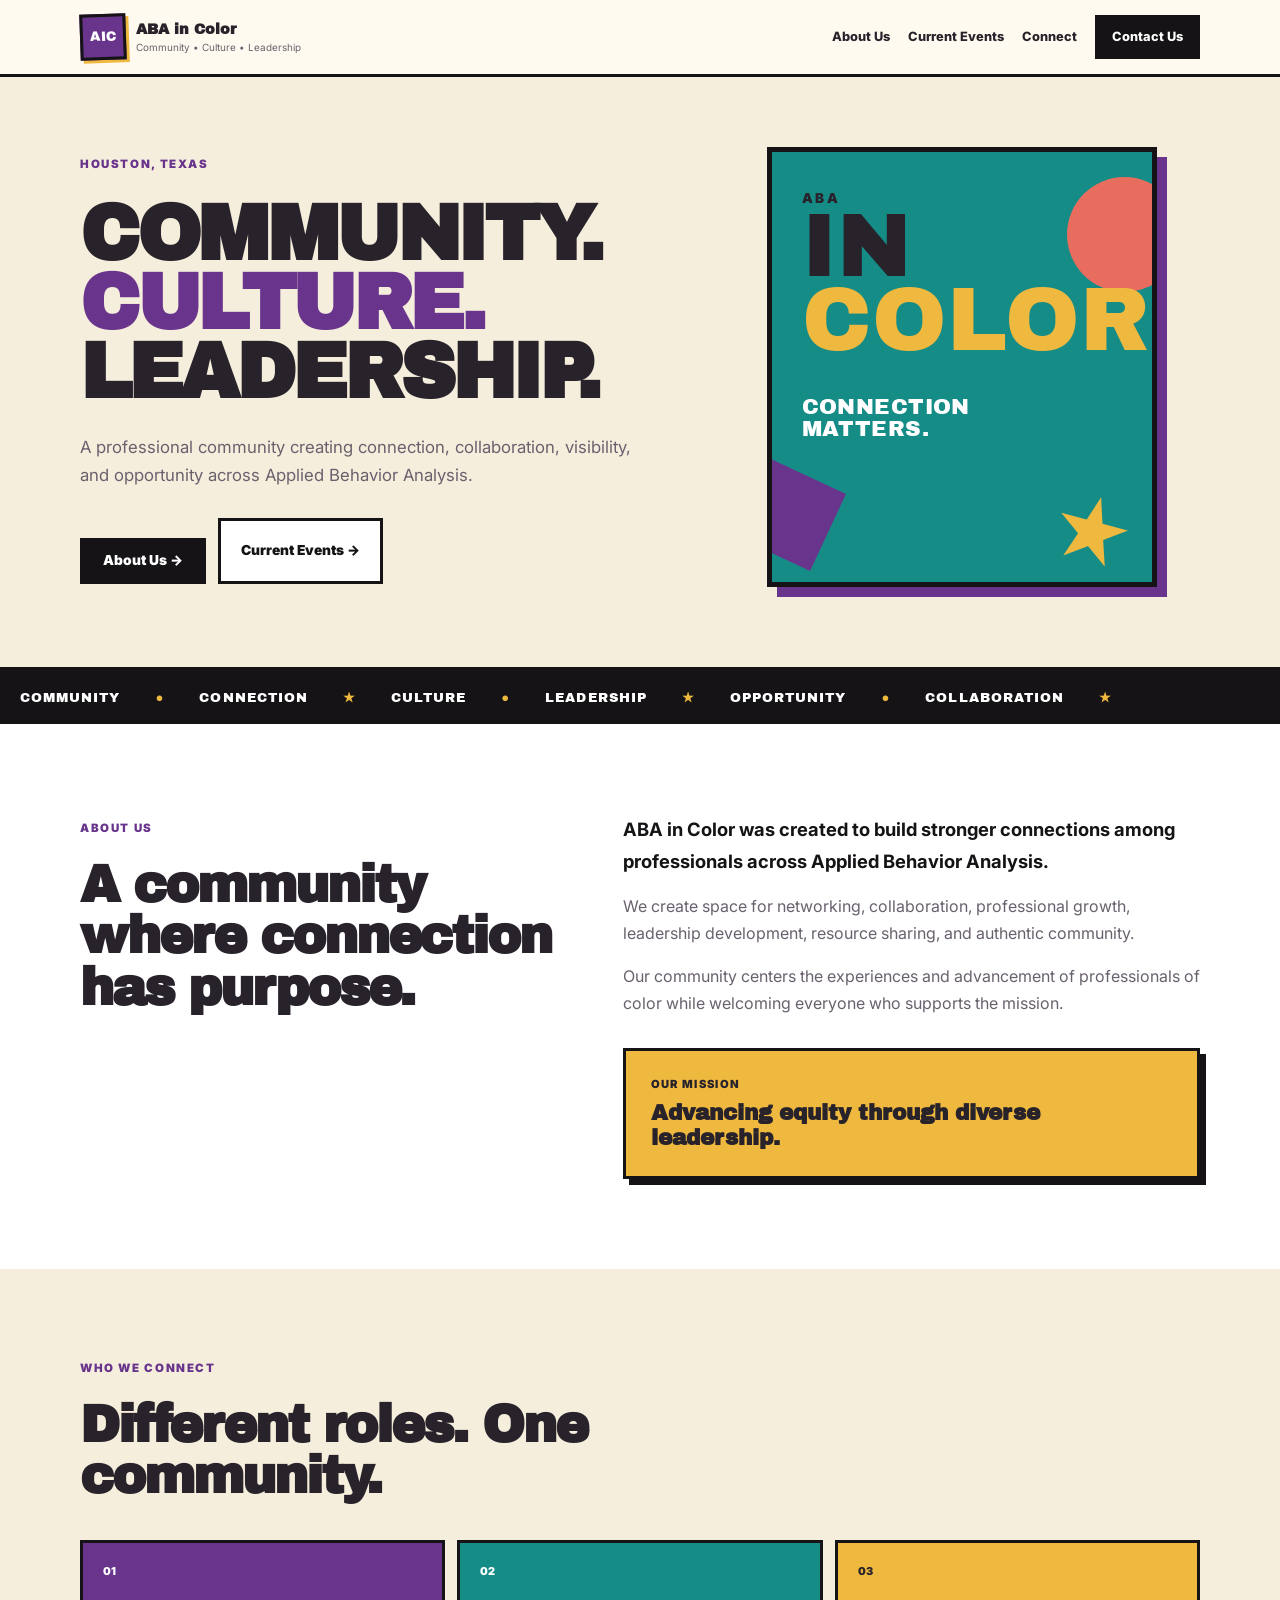
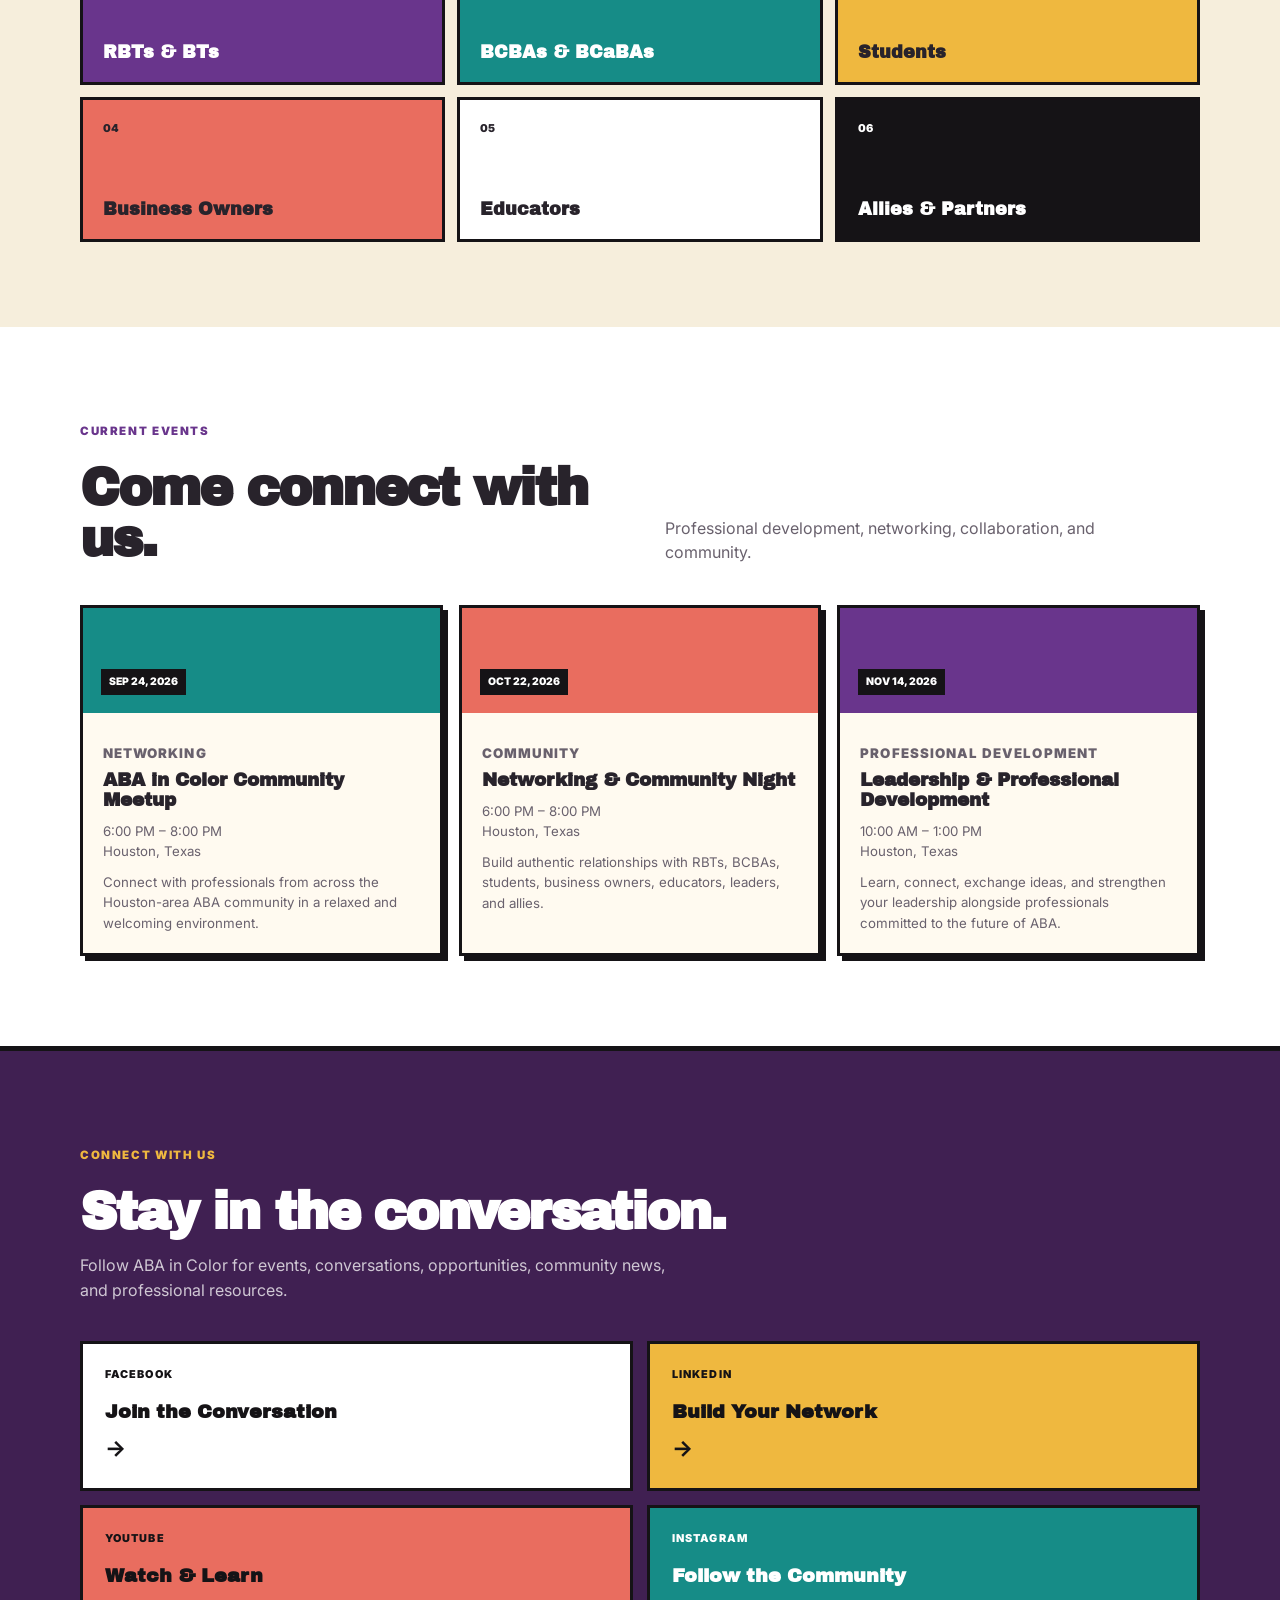
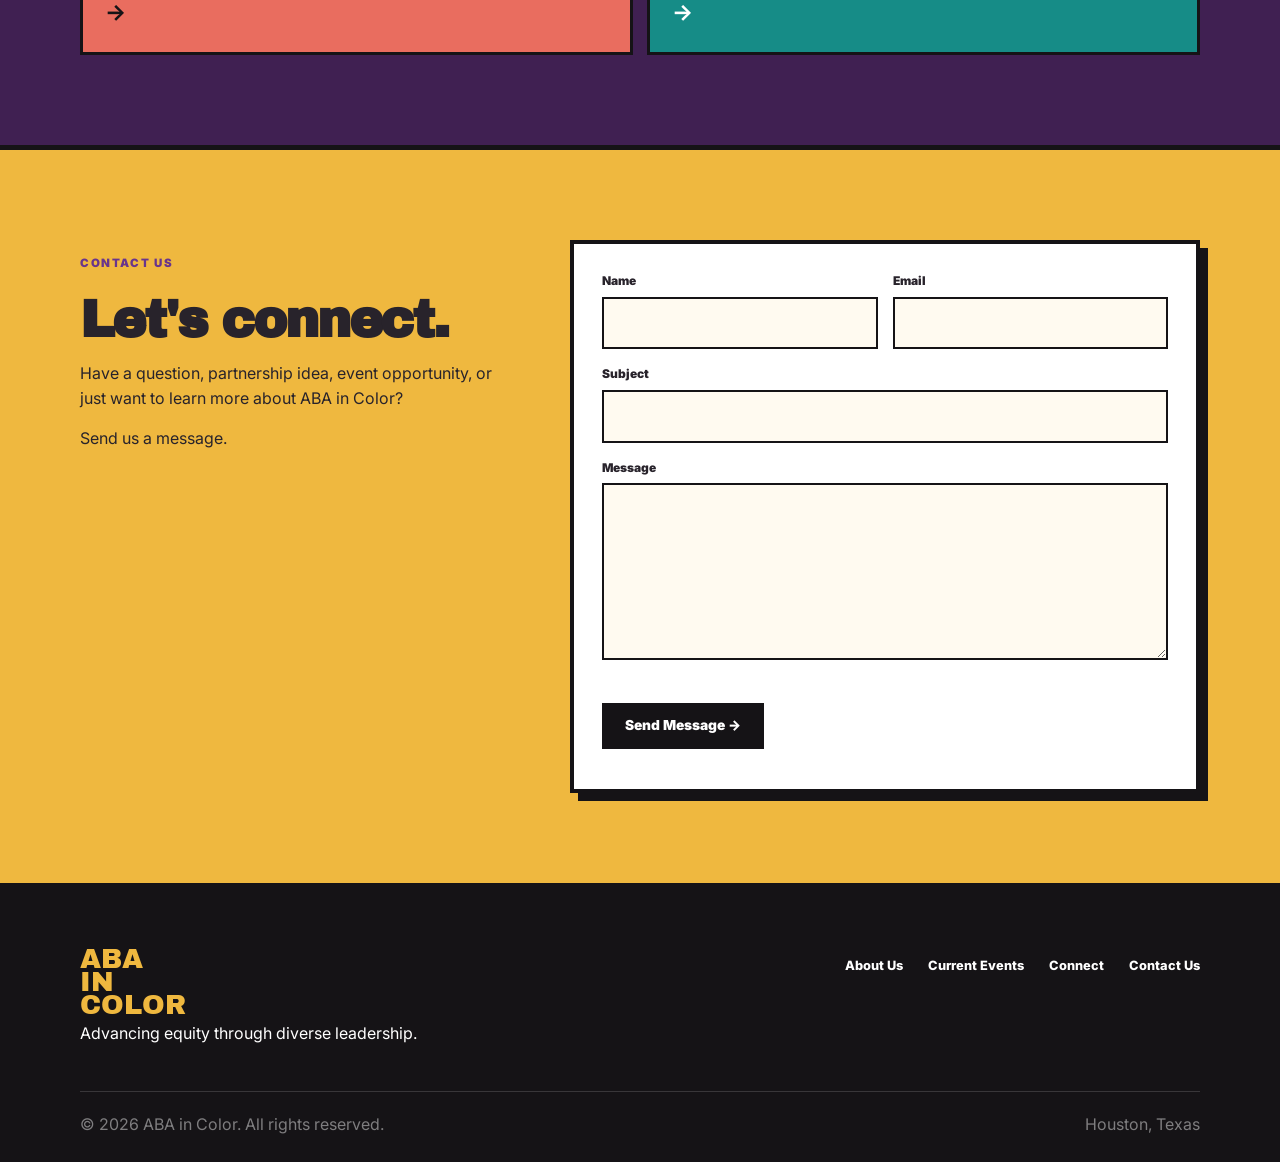
==== commit 93816db5: "Publish latest ABA in Color website" ====
--- a/index.html
+++ b/index.html
@@ -215,27 +215,60 @@
      CULTURE STRIP
 ========================================= -->
 
-<section class="simple-culture-strip">
-
-    <div class="culture-track">
-
-        <span>COMMUNITY</span>
-
-        <span>●</span>
-
-        <span>CONNECTION</span>
-
-        <span>★</span>
-
-        <span>CULTURE</span>
-
-        <span>●</span>
-
-        <span>LEADERSHIP</span>
-
-        <span>★</span>
-
-        <span>OPPORTUNITY</span>
+<section
+    class="simple-culture-strip"
+    aria-label="ABA in Color community themes">
+
+    <div class="culture-marquee">
+
+
+        <div class="culture-track">
+
+            <span>COMMUNITY</span>
+            <b>●</b>
+
+            <span>CONNECTION</span>
+            <b>★</b>
+
+            <span>CULTURE</span>
+            <b>●</b>
+
+            <span>LEADERSHIP</span>
+            <b>★</b>
+
+            <span>OPPORTUNITY</span>
+            <b>●</b>
+
+            <span>COLLABORATION</span>
+            <b>★</b>
+
+        </div>
+
+
+        <div
+            class="culture-track"
+            aria-hidden="true">
+
+            <span>COMMUNITY</span>
+            <b>●</b>
+
+            <span>CONNECTION</span>
+            <b>★</b>
+
+            <span>CULTURE</span>
+            <b>●</b>
+
+            <span>LEADERSHIP</span>
+            <b>★</b>
+
+            <span>OPPORTUNITY</span>
+            <b>●</b>
+
+            <span>COLLABORATION</span>
+            <b>★</b>
+
+        </div>
+
 
     </div>
 
@@ -520,7 +553,7 @@
 
 
             <a
-                href="#"
+                href="https://www.facebook.com/profile.php?id=61591704453161"
                 class="social-card"
                 target="_blank"
                 rel="noopener">
@@ -542,7 +575,7 @@
 
 
             <a
-                href="#"
+                href="https://www.linkedin.com/company/aba-in-color-houston/home/?viewAsMember=true"
                 class="social-card"
                 target="_blank"
                 rel="noopener">
@@ -564,7 +597,7 @@
 
 
             <a
-                href="#"
+                href="https://www.youtube.com/@ABAincolorHouston"
                 class="social-card"
                 target="_blank"
                 rel="noopener">
@@ -586,7 +619,7 @@
 
 
             <a
-                href="#"
+                href="https://www.instagram.com/aba_in_color_houston/"
                 class="social-card"
                 target="_blank"
                 rel="noopener">
@@ -650,93 +683,103 @@
 
 
         <form
-            class="simple-contact-form"
-            id="contactForm">
-
-
-            <div class="form-row">
-
-                <div>
-
-                    <label for="contactName">
-                        Name
-                    </label>
-
-                    <input
-                        type="text"
-                        id="contactName"
-                        name="name"
-                        required>
-
-                </div>
-
-
-                <div>
-
-                    <label for="contactEmail">
-                        Email
-                    </label>
-
-                    <input
-                        type="email"
-                        id="contactEmail"
-                        name="email"
-                        required>
-
-                </div>
-
-            </div>
-
-
-
-            <div>
-
-                <label for="contactSubject">
-                    Subject
-                </label>
-
-                <input
-                    type="text"
-                    id="contactSubject"
-                    name="subject"
-                    required>
-
-            </div>
-
-
-
-            <div>
-
-                <label for="contactMessage">
-                    Message
-                </label>
-
-                <textarea
-                    id="contactMessage"
-                    name="message"
-                    rows="6"
-                    required></textarea>
-
-            </div>
-
-
-
-            <button
-                type="submit"
-                class="button button-black">
-
-                Send Message →
-
-            </button>
-
-
-            <p
-                class="contact-form-message"
-                id="contactFormMessage">
-            </p>
-
-
-        </form>
+    class="simple-contact-form"
+    id="contactForm"
+    action="https://script.google.com/macros/s/AKfycbyHL6p9N936zNsVTwGBj01n5iH767VMSVFVkoAKF3Wp4_ChnY72905QUmAggNx5j4cIDw/exec"
+    method="POST"
+    target="contactSubmissionFrame"
+>
+
+    <div class="form-row">
+
+        <div>
+            <label for="contactName">Name</label>
+            <input
+                type="text"
+                id="contactName"
+                name="name"
+                required
+            >
+        </div>
+
+        <div>
+            <label for="contactEmail">Email</label>
+            <input
+                type="email"
+                id="contactEmail"
+                name="email"
+                required
+            >
+        </div>
+
+    </div>
+
+
+    <div>
+        <label for="contactSubject">Subject</label>
+        <input
+            type="text"
+            id="contactSubject"
+            name="subject"
+            required
+        >
+    </div>
+
+
+    <div>
+        <label for="contactMessage">Message</label>
+        <textarea
+            id="contactMessage"
+            name="message"
+            rows="6"
+            required
+        ></textarea>
+    </div>
+
+
+    <!-- Invisible spam protection -->
+    <div
+        class="contact-honeypot"
+        aria-hidden="true"
+    >
+        <label for="contactWebsite">
+            Leave this field empty
+        </label>
+
+        <input
+            type="text"
+            id="contactWebsite"
+            name="website"
+            tabindex="-1"
+            autocomplete="off"
+        >
+    </div>
+
+
+    <button
+        type="submit"
+        class="button button-black"
+        id="contactSubmitButton"
+    >
+        Send Message →
+    </button>
+
+
+    <p
+        class="contact-form-message"
+        id="contactFormMessage"
+        aria-live="polite"
+    ></p>
+
+</form>
+
+
+<iframe
+    name="contactSubmissionFrame"
+    id="contactSubmissionFrame"
+    title="Contact form submission"
+    hidden
+></iframe>
 
 
     </div>
--- a/css/style.css
+++ b/css/style.css
@@ -5921,4 +5921,107 @@
         flex-direction: column;
     }
 
+}/* =====================================================
+   FIX FULL-WIDTH SCROLLING CULTURE BAR
+===================================================== */
+
+.simple-culture-strip {
+    position: relative !important;
+    width: 100vw !important;
+    max-width: none !important;
+    margin-left: calc(50% - 50vw) !important;
+    margin-right: calc(50% - 50vw) !important;
+    overflow: hidden !important;
+
+    padding: 16px 0;
+
+    background: #151316 !important;
+    color: white;
+}
+
+
+.simple-culture-strip .culture-marquee {
+    display: flex !important;
+    width: max-content !important;
+    min-width: 100%;
+    overflow: visible;
+}
+
+
+.simple-culture-strip .culture-track {
+    display: flex !important;
+    flex-shrink: 0;
+
+    align-items: center;
+
+    gap: 35px;
+
+    min-width: 100vw;
+
+    padding-right: 35px;
+
+    white-space: nowrap;
+
+    font-family: "Archivo Black", sans-serif;
+    font-size: .82rem;
+    letter-spacing: .08em;
+
+    animation: abaCultureScroll 25s linear infinite;
+}
+
+
+.simple-culture-strip .culture-track span,
+.simple-culture-strip .culture-track b {
+    flex-shrink: 0;
+}
+
+
+.simple-culture-strip .culture-track b {
+    color: #efb83f;
+}
+
+
+@keyframes abaCultureScroll {
+
+    from {
+        transform: translateX(0);
+    }
+
+    to {
+        transform: translateX(-100%);
+    }
+
+}
+
+
+.simple-culture-strip:hover .culture-track {
+    animation-play-state: paused;
+}
+
+
+@media (prefers-reduced-motion: reduce) {
+
+    .simple-culture-strip .culture-track {
+        animation: none;
+    }
+
+}
+/* =====================================================
+   ABA IN COLOR CONTACT FORM
+===================================================== */
+
+.contact-honeypot {
+    position: absolute !important;
+    left: -9999px !important;
+    top: -9999px !important;
+    width: 1px !important;
+    height: 1px !important;
+    overflow: hidden !important;
+    opacity: 0 !important;
+    pointer-events: none !important;
+}
+
+#contactSubmitButton:disabled {
+    cursor: wait;
+    opacity: 0.7;
 }
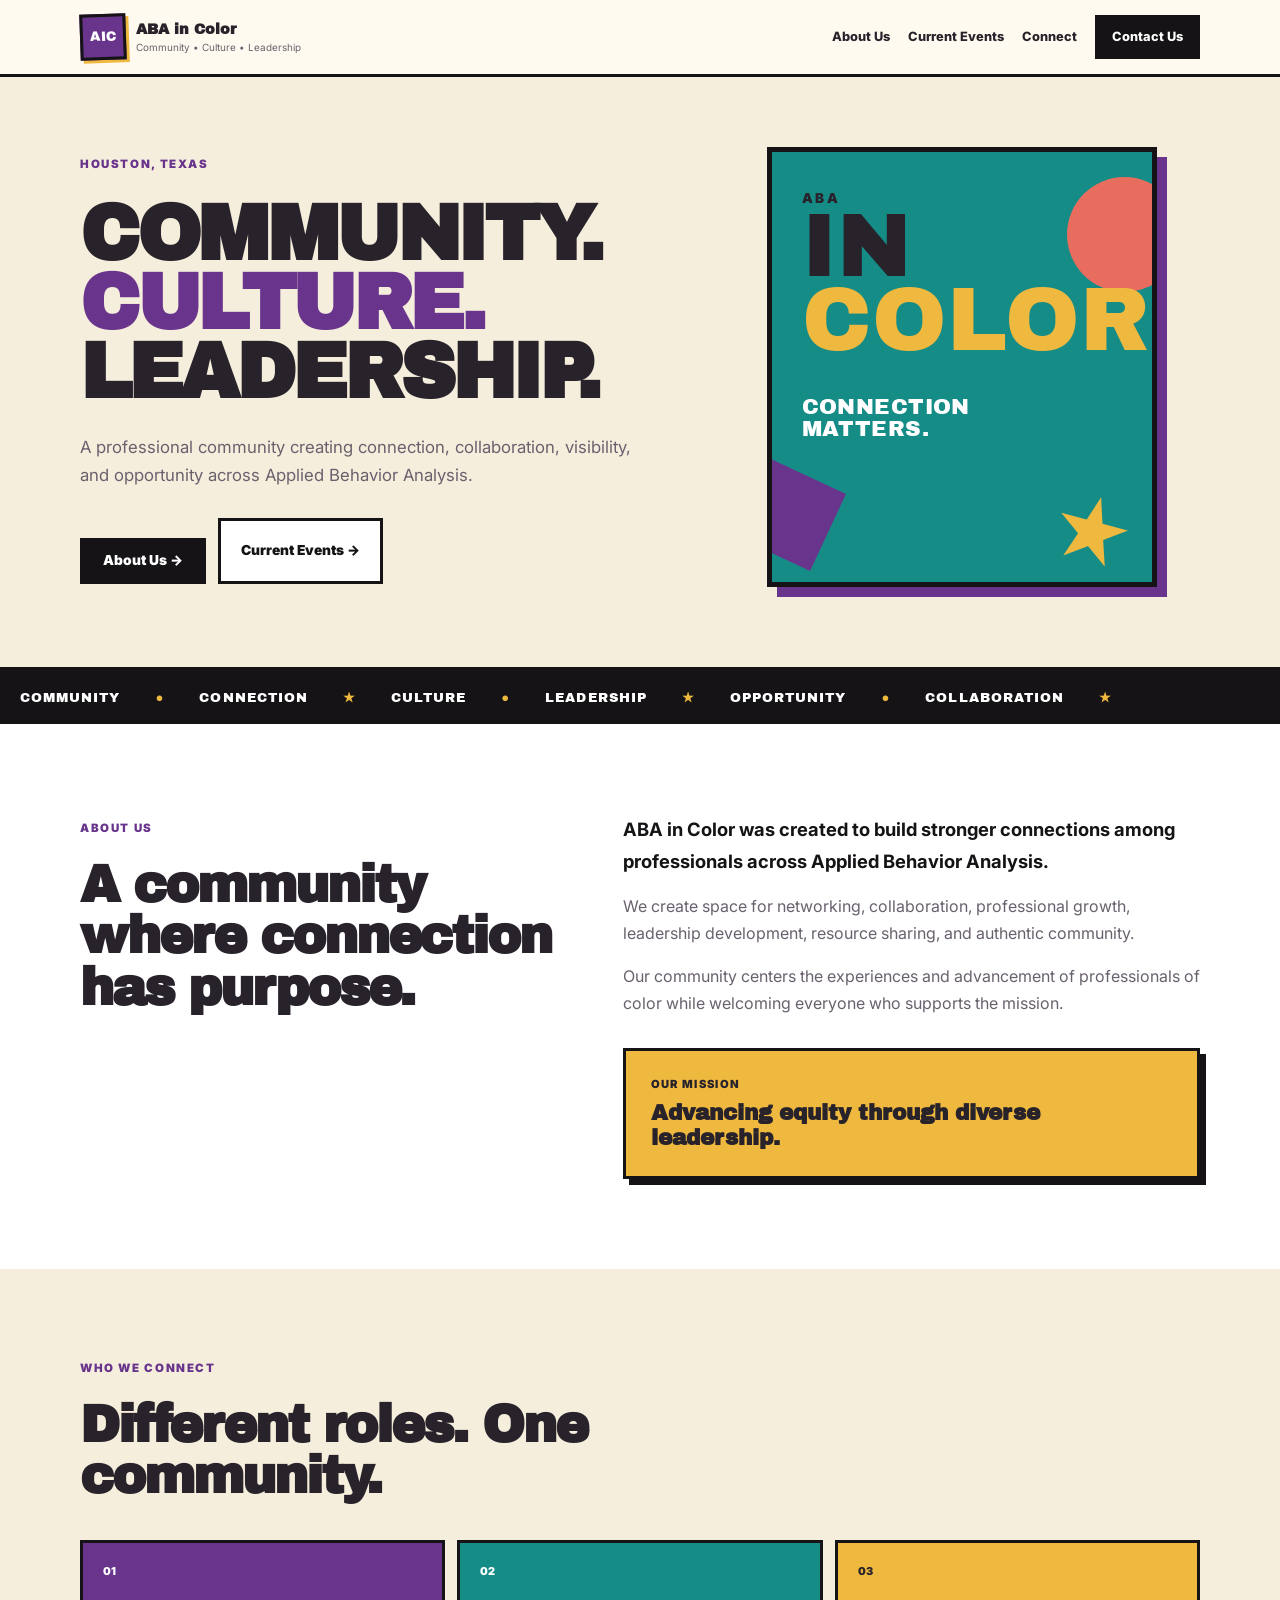
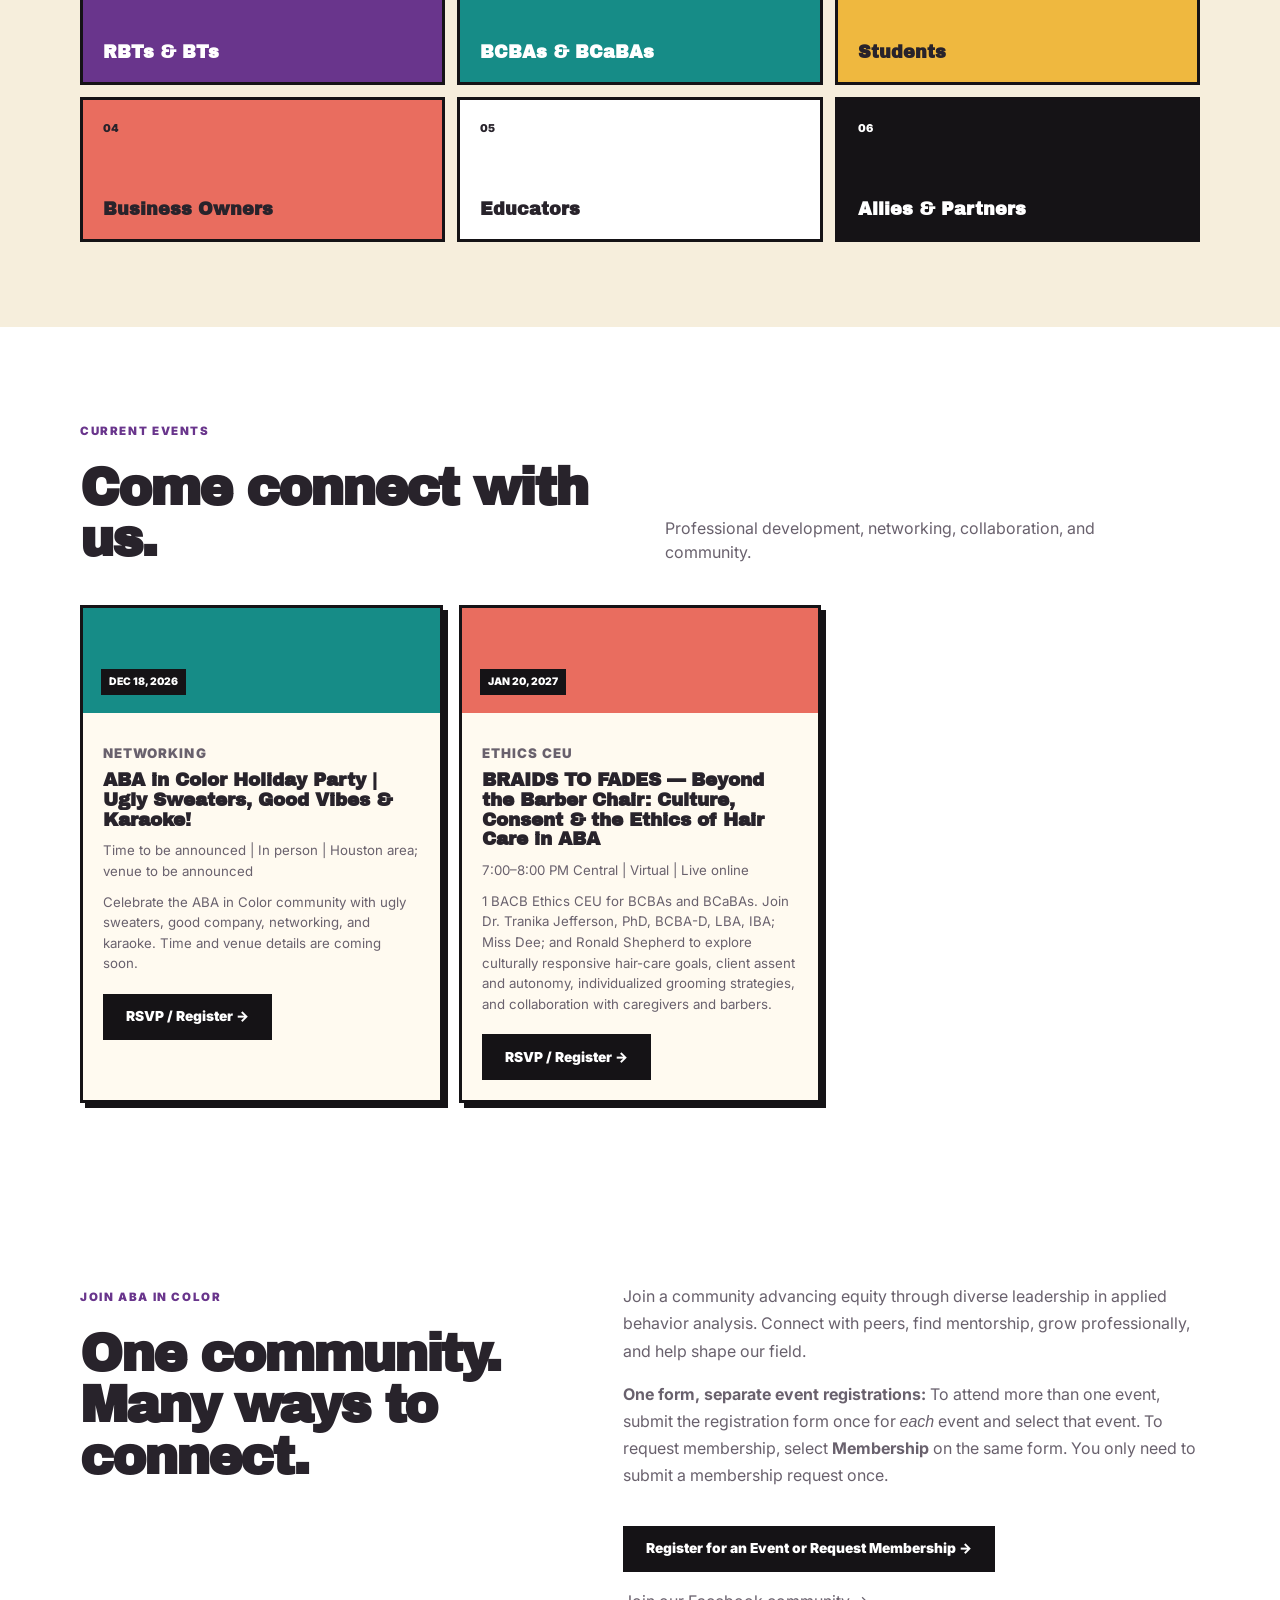
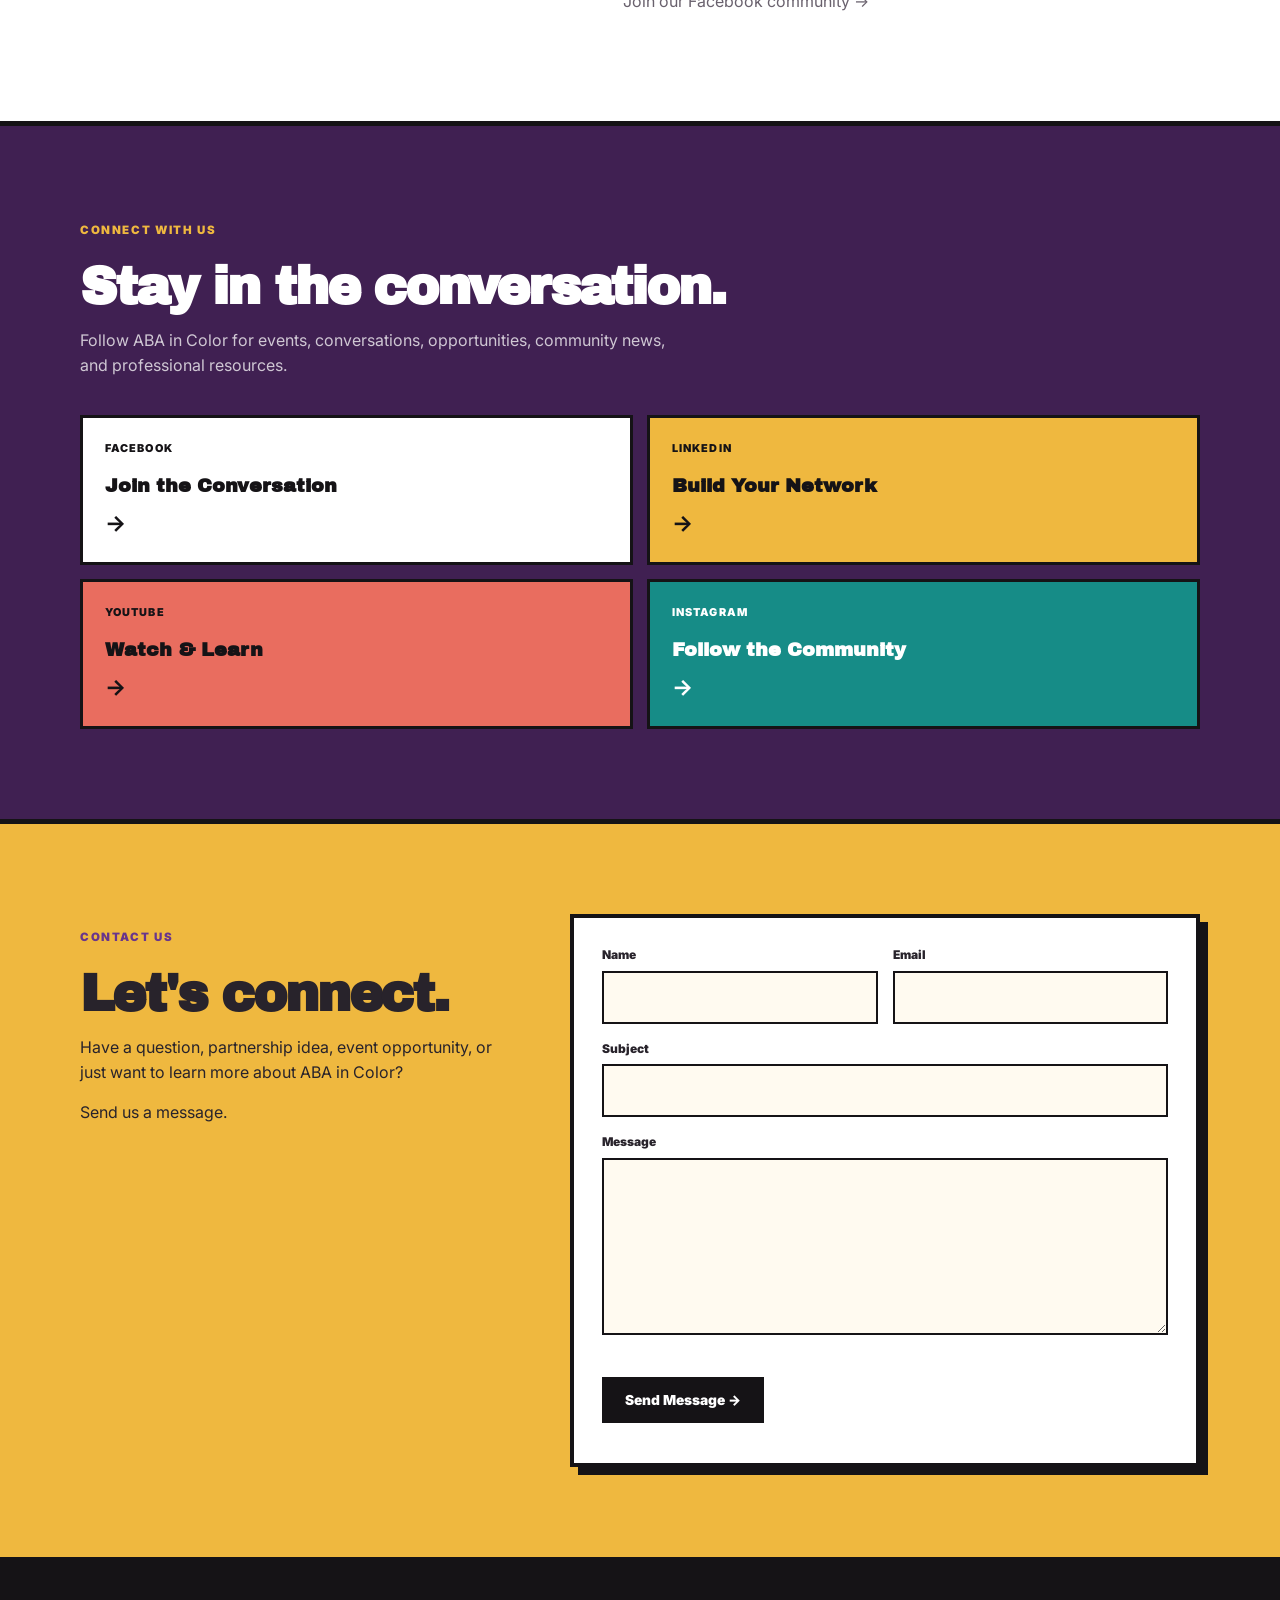
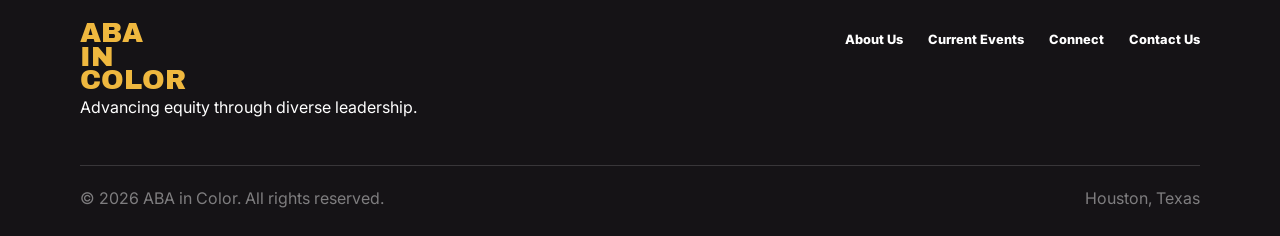
==== commit 0154814e: "Add membership and separate event registration guidance" ====
--- a/index.html
+++ b/index.html
@@ -517,6 +517,23 @@
 </section>
 
 
+
+
+<!-- MEMBERSHIP AND REGISTRATION GUIDANCE -->
+<section class="simple-about" id="membership" aria-labelledby="membershipTitle">
+  <div class="container simple-section-grid">
+    <div>
+      <p class="section-label">JOIN ABA IN COLOR</p>
+      <h2 id="membershipTitle">One community. Many ways to connect.</h2>
+    </div>
+    <div class="simple-about-copy">
+      <p>Join a community advancing equity through diverse leadership in applied behavior analysis. Connect with peers, find mentorship, grow professionally, and help shape our field.</p>
+      <p><strong>One form, separate event registrations:</strong> To attend more than one event, submit the registration form once for <em>each</em> event and select that event. To request membership, select <strong>Membership</strong> on the same form. You only need to submit a membership request once.</p>
+      <p><a class="button button-black" href="https://bit.ly/abaincolor" target="_blank" rel="noopener noreferrer">Register for an Event or Request Membership →</a></p>
+      <p><a href="https://www.facebook.com/share/g/19oCqqvaAV/" target="_blank" rel="noopener noreferrer">Join our Facebook community →</a></p>
+    </div>
+  </div>
+</section>
 
 <!-- =========================================
      CONNECT
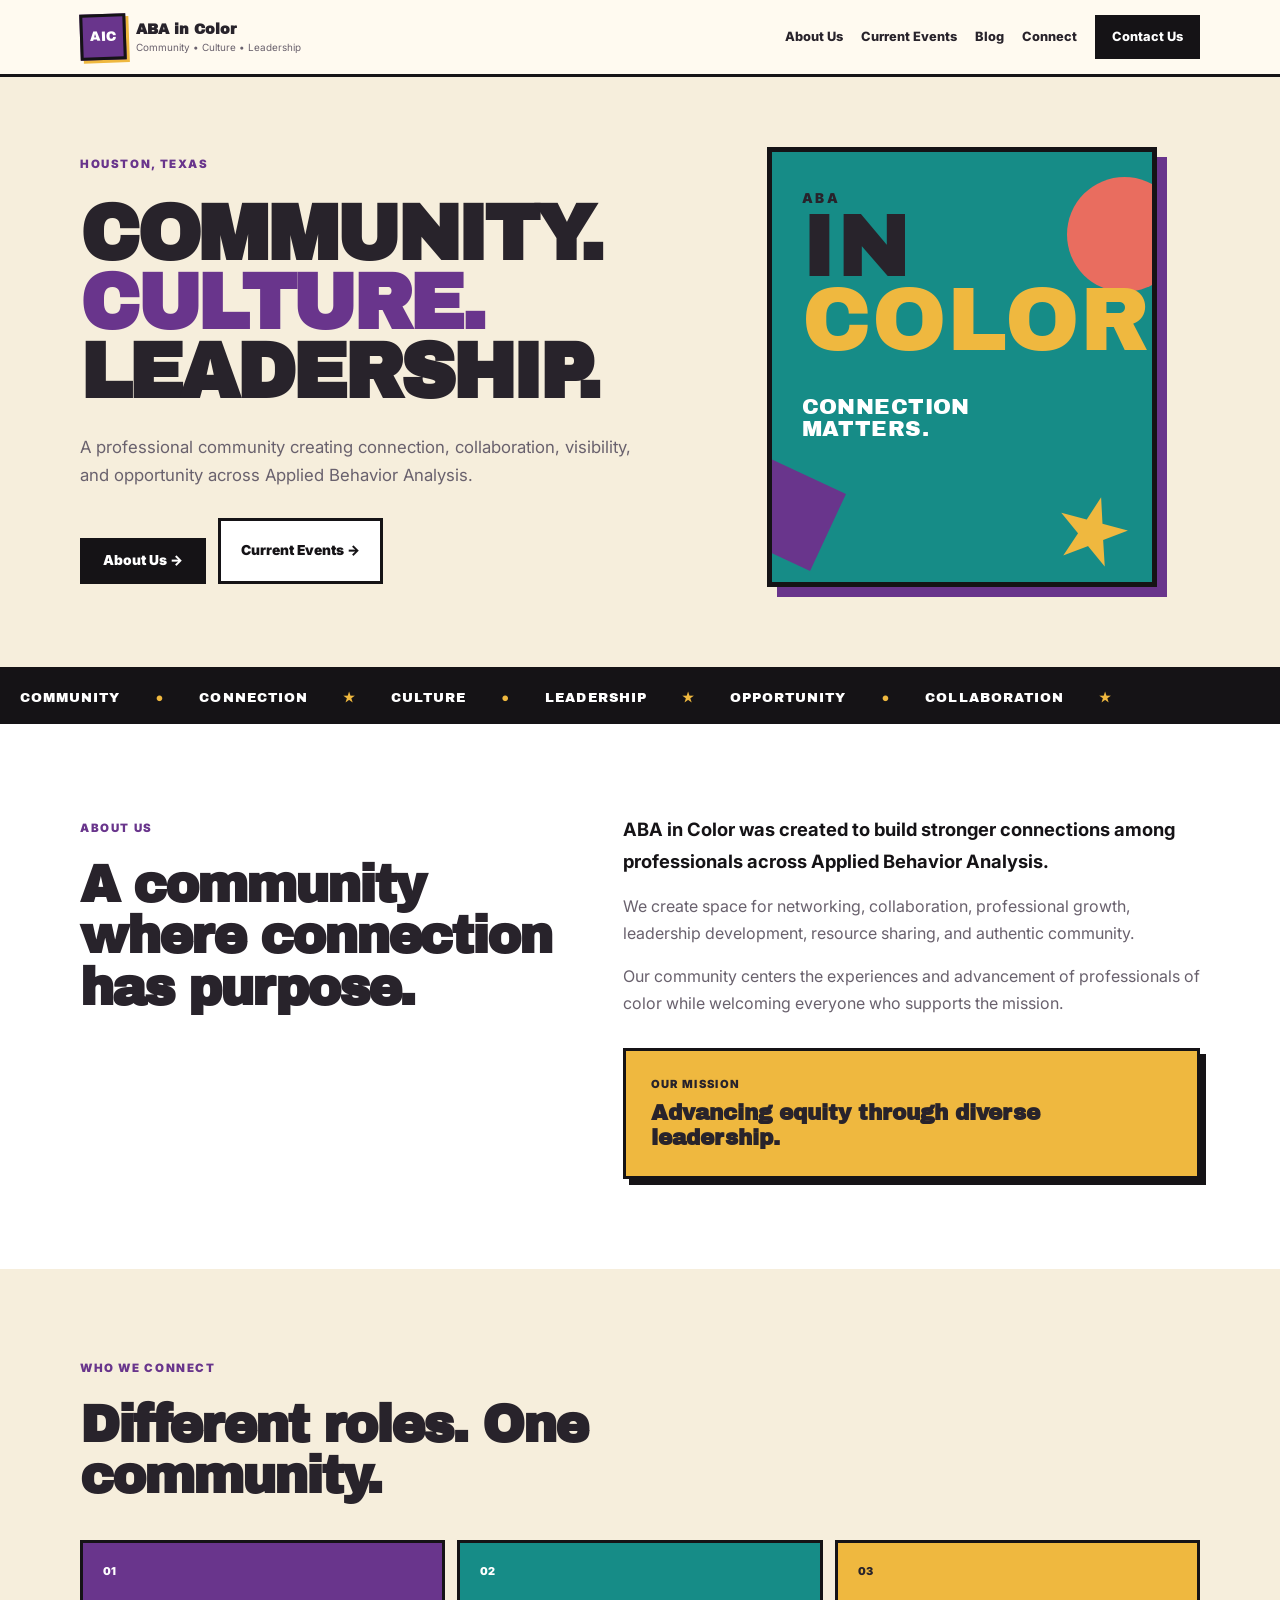
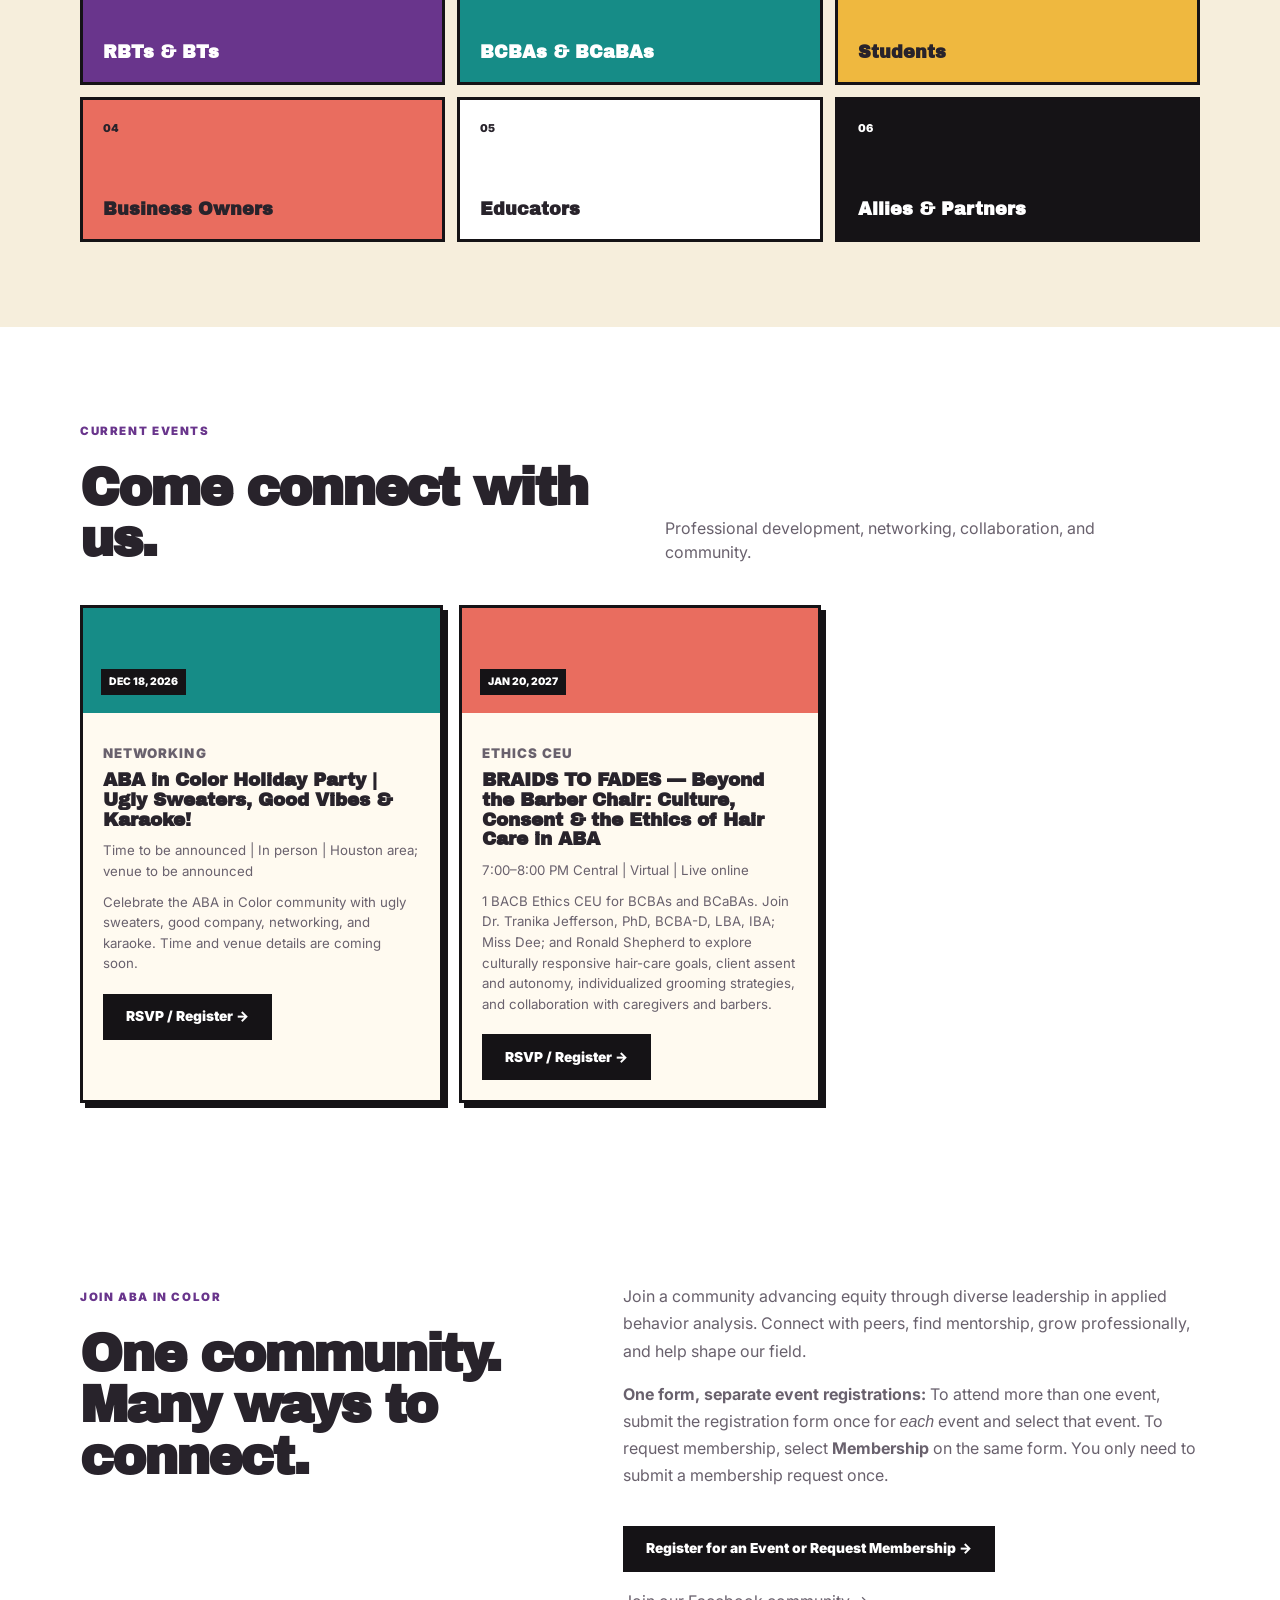
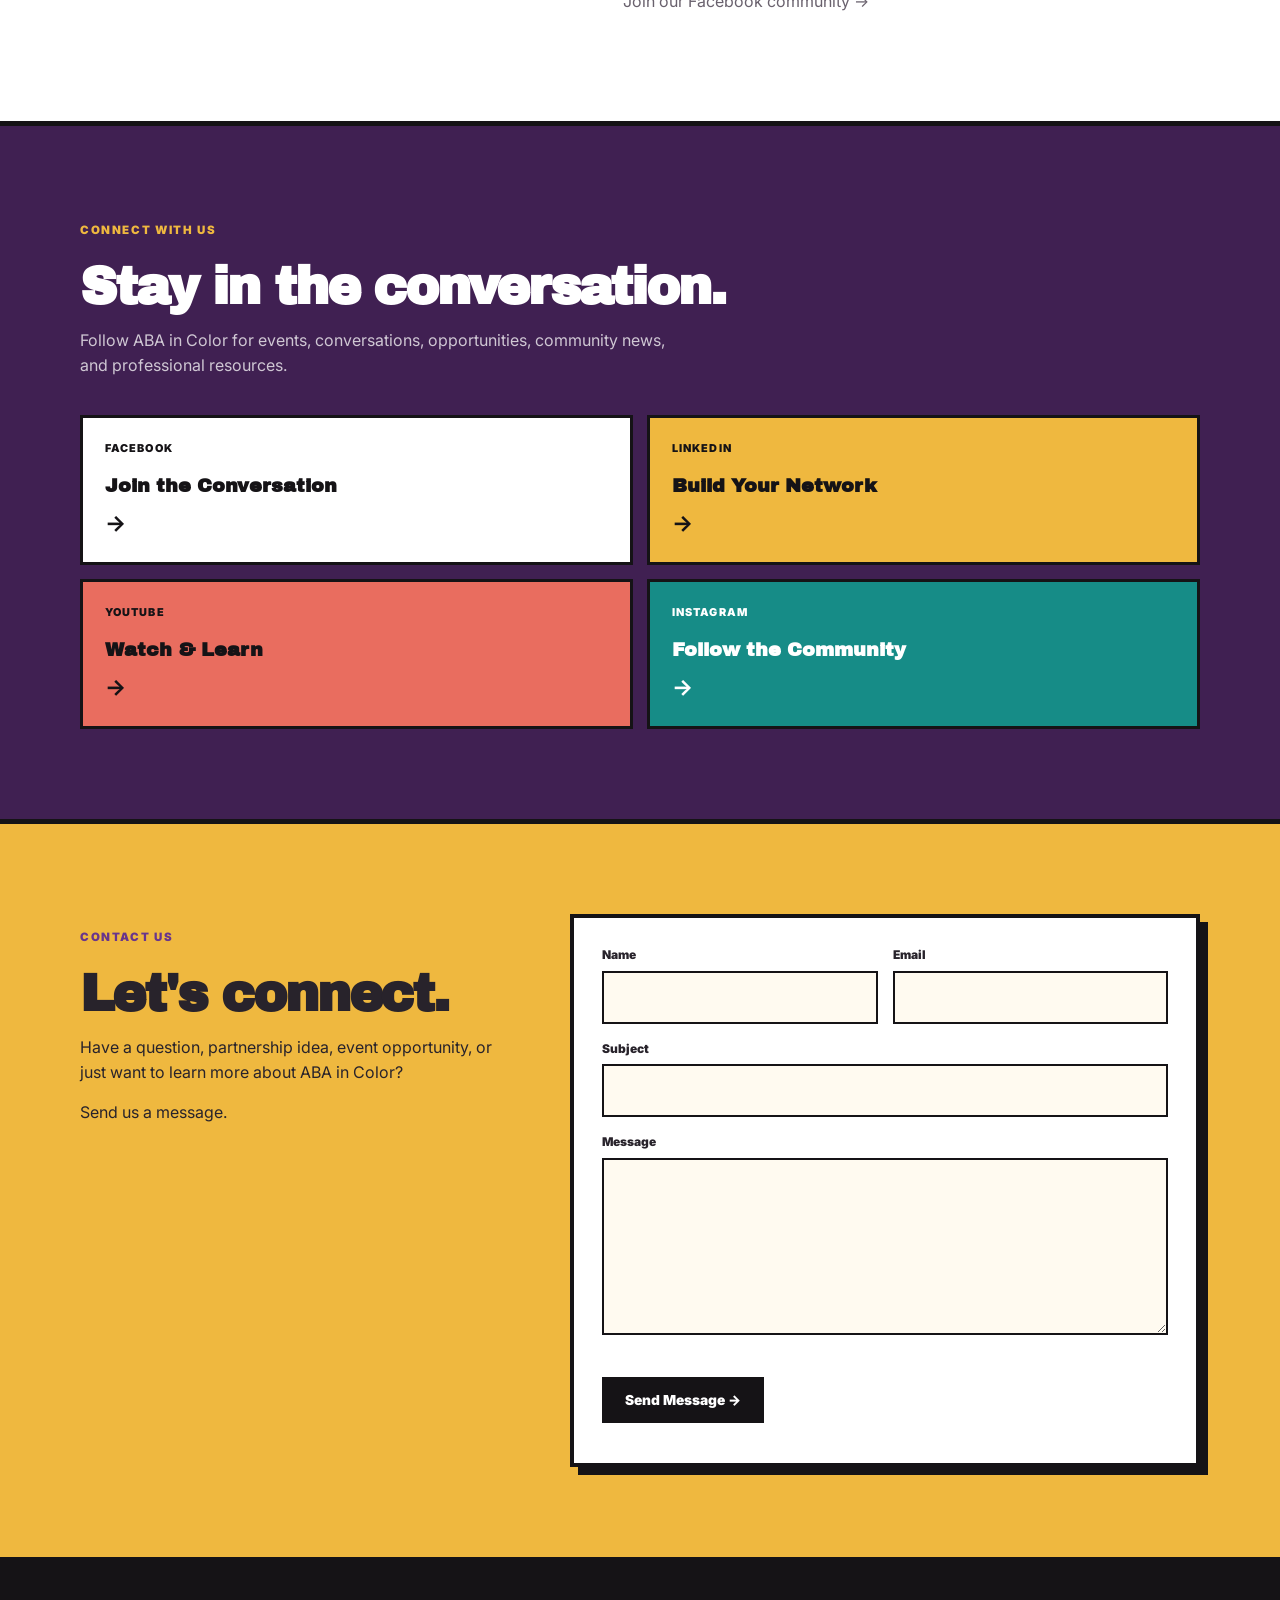
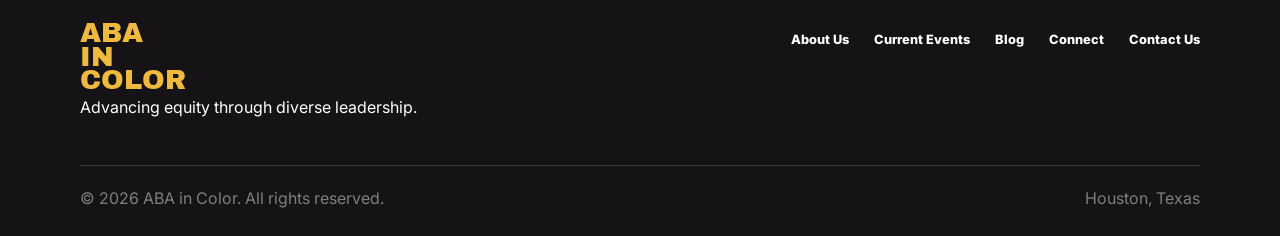
==== commit 6bd1a816: "Add Blog page with article index, filters, and site navigation links" ====
--- a/index.html
+++ b/index.html
@@ -86,6 +86,10 @@
 
             <a href="#events">
                 Current Events
+            </a>
+
+            <a href="blog.html">
+                Blog
             </a>
 
             <a href="#connect">
@@ -848,6 +852,10 @@
                 Current Events
             </a>
 
+            <a href="blog.html">
+                Blog
+            </a>
+
             <a href="#connect">
                 Connect
             </a>
--- a/css/style.css
+++ b/css/style.css
@@ -6024,4 +6024,584 @@
 #contactSubmitButton:disabled {
     cursor: wait;
     opacity: 0.7;
-}+}
+/* =====================================================
+   BLOG PAGE
+===================================================== */
+
+.blog-page-hero {
+    padding: 75px 0;
+
+    background: var(--teal);
+
+    color: white;
+
+    border-bottom:
+        5px solid
+        var(--black);
+}
+
+
+.blog-hero-grid {
+    display: grid;
+
+    grid-template-columns:
+        1.15fr .85fr;
+
+    gap: 60px;
+
+    align-items: center;
+}
+
+
+.blog-page-hero h1 {
+    max-width: 700px;
+
+    font-size:
+        clamp(2.8rem, 5vw, 4.5rem);
+}
+
+
+.blog-poster {
+    position: relative;
+
+    min-height: 290px;
+
+    padding: 34px;
+
+    display: flex;
+    flex-direction: column;
+
+    justify-content: center;
+
+    background: var(--gold);
+
+    color: var(--black);
+
+    border:
+        4px solid
+        var(--black);
+
+    box-shadow:
+        9px 9px 0
+        var(--purple-dark);
+
+    overflow: hidden;
+
+    transform:
+        rotate(1deg);
+}
+
+
+.blog-poster > span,
+.blog-poster > strong {
+    position: relative;
+    z-index: 2;
+
+    font-family:
+        "Archivo Black",
+        sans-serif;
+}
+
+
+.blog-poster > span {
+    font-size: .8rem;
+
+    letter-spacing: .15em;
+}
+
+
+.blog-poster > strong {
+    font-size:
+        clamp(2.8rem, 5.5vw, 4.5rem);
+
+    line-height: .9;
+}
+
+
+.blog-poster > strong:last-of-type {
+    color: var(--purple);
+}
+
+
+.blog-poster-shapes span {
+    position: absolute;
+
+    font-size: 3rem;
+}
+
+
+.blog-poster-shapes span:nth-child(1) {
+    right: 30px;
+    top: 25px;
+
+    color: var(--coral);
+}
+
+
+.blog-poster-shapes span:nth-child(2) {
+    right: 60px;
+    bottom: 30px;
+
+    color: var(--teal);
+}
+
+
+.blog-poster-shapes span:nth-child(3) {
+    left: 25px;
+    bottom: 20px;
+
+    color: var(--purple);
+}
+
+
+/* BLOG LIST */
+
+.blog-list-section {
+    padding: 80px 0;
+
+    background:
+        var(--cream-light);
+}
+
+
+.blog-list-header {
+    display: flex;
+
+    justify-content: space-between;
+    align-items: end;
+
+    gap: 30px;
+
+    margin-bottom: 40px;
+}
+
+
+.blog-filters {
+    display: flex;
+    flex-wrap: wrap;
+
+    gap: 8px;
+}
+
+
+.blog-filter {
+    padding: 8px 12px;
+
+    background: white;
+
+    border:
+        2px solid
+        var(--black);
+
+    font-size: .72rem;
+    font-weight: 900;
+
+    cursor: pointer;
+}
+
+
+.blog-filter:hover {
+    background: var(--gold);
+}
+
+
+.blog-filter.active {
+    background: var(--black);
+
+    color: white;
+}
+
+
+/* DYNAMIC BLOG CARDS */
+
+.blog-page-grid {
+    display: grid;
+
+    grid-template-columns:
+        repeat(2, 1fr);
+
+    gap: 16px;
+}
+
+
+.blog-page-card {
+    min-height: 220px;
+
+    background: white;
+
+    border:
+        3px solid
+        var(--black);
+
+    box-shadow:
+        5px 5px 0
+        var(--black);
+
+    display: flex;
+    flex-direction: column;
+}
+
+
+.blog-page-label {
+    padding: 16px 20px;
+
+    background: var(--teal);
+
+    border-bottom:
+        3px solid
+        var(--black);
+
+    display: flex;
+    flex-wrap: wrap;
+
+    gap: 8px;
+
+    align-items: center;
+}
+
+
+.blog-page-card:nth-child(2)
+.blog-page-label {
+    background: var(--purple);
+}
+
+
+.blog-page-card:nth-child(3)
+.blog-page-label {
+    background: var(--gold);
+}
+
+
+.blog-page-card:nth-child(4)
+.blog-page-label {
+    background: var(--coral);
+}
+
+
+.blog-page-card:nth-child(5)
+.blog-page-label {
+    background: var(--purple);
+}
+
+
+.blog-page-card:nth-child(6)
+.blog-page-label {
+    background: var(--gold);
+}
+
+
+.blog-page-label span {
+    padding: 4px 7px;
+
+    background: var(--black);
+
+    color: white;
+
+    font-size: .64rem;
+    font-weight: 900;
+
+    letter-spacing: .08em;
+}
+
+
+.blog-page-label time {
+    font-size: .68rem;
+    font-weight: 900;
+
+    letter-spacing: .08em;
+}
+
+
+.blog-page-content {
+    padding: 22px;
+
+    display: flex;
+    flex-direction: column;
+
+    flex: 1;
+}
+
+
+.blog-page-content h3 {
+    font-family:
+        "Archivo Black",
+        sans-serif;
+
+    font-size: 1.3rem;
+}
+
+
+.blog-page-meta {
+    margin-top: 8px;
+
+    color: var(--purple);
+
+    font-size: .76rem;
+    font-weight: 900;
+
+    letter-spacing: .04em;
+}
+
+
+.blog-page-content p {
+    margin-top: 10px;
+
+    color: var(--muted);
+
+    font-size: .86rem;
+}
+
+
+.blog-action {
+    display: inline-block;
+
+    margin-top: auto;
+
+    padding-top: 18px;
+
+    font-size: .76rem;
+    font-weight: 900;
+}
+
+
+.blog-action-soon {
+    color: var(--muted);
+}
+
+
+/* BLOG TOPICS */
+
+.blog-topics-section {
+    background: white;
+}
+
+
+.blog-topic-grid {
+    display: grid;
+
+    grid-template-columns:
+        repeat(3, 1fr);
+
+    gap: 14px;
+}
+
+
+.blog-topic-grid article {
+    min-height: 190px;
+
+    padding: 22px;
+
+    border:
+        3px solid
+        var(--black);
+
+    display: flex;
+    flex-direction: column;
+}
+
+
+.blog-topic-grid span {
+    font-size: .68rem;
+    font-weight: 900;
+
+    letter-spacing: .1em;
+}
+
+
+.blog-topic-grid h3 {
+    margin-top: auto;
+
+    font-family:
+        "Archivo Black",
+        sans-serif;
+
+    font-size: 1.15rem;
+}
+
+
+.blog-topic-grid p {
+    margin-top: 9px;
+
+    font-size: .83rem;
+}
+
+
+.blog-topic-purple {
+    background: var(--purple);
+
+    color: white;
+}
+
+
+.blog-topic-teal {
+    background: var(--teal);
+
+    color: white;
+}
+
+
+.blog-topic-gold {
+    background: var(--gold);
+}
+
+
+.blog-topic-coral {
+    background: var(--coral);
+}
+
+
+.blog-topic-cream {
+    background: var(--cream);
+}
+
+
+.blog-topic-black {
+    background: var(--black);
+
+    color: white;
+}
+
+
+/* SHARE */
+
+.blog-share-section {
+    padding: 80px 0;
+
+    background: var(--purple-dark);
+
+    color: white;
+
+    border-top:
+        5px solid
+        var(--black);
+
+    border-bottom:
+        5px solid
+        var(--black);
+}
+
+
+.blog-share-section p {
+    margin-bottom: 14px;
+
+    color:
+        rgba(255,255,255,.78);
+}
+
+
+.blog-share-section
+.button-black {
+    background: var(--gold);
+
+    color: var(--black);
+}
+
+
+/* FINAL CTA */
+
+.blog-final-cta {
+    padding: 80px 0;
+
+    background: var(--gold);
+
+    border-top:
+        5px solid
+        var(--black);
+
+    border-bottom:
+        5px solid
+        var(--black);
+}
+
+
+.blog-final-grid {
+    display: grid;
+
+    grid-template-columns:
+        1fr 1fr;
+
+    gap: 60px;
+
+    align-items: center;
+}
+
+
+/* NO ARTICLES */
+
+.no-articles {
+    padding: 35px;
+
+    background: white;
+
+    border:
+        3px solid
+        var(--black);
+}
+
+
+/* TABLET */
+
+@media (max-width: 950px) {
+
+    .blog-hero-grid,
+    .blog-final-grid {
+        grid-template-columns: 1fr;
+    }
+
+
+    .blog-poster {
+        max-width: 500px;
+    }
+
+
+    .blog-page-grid,
+    .blog-topic-grid {
+        grid-template-columns:
+            repeat(2, 1fr);
+    }
+
+
+    .blog-list-header {
+        flex-direction: column;
+
+        align-items: flex-start;
+    }
+
+}
+
+
+/* MOBILE */
+
+@media (max-width: 700px) {
+
+    .blog-page-hero {
+        padding: 55px 0;
+    }
+
+
+    .blog-poster {
+        min-height: 240px;
+
+        padding: 28px;
+
+        transform: none;
+    }
+
+
+    .blog-page-grid,
+    .blog-topic-grid {
+        grid-template-columns: 1fr;
+    }
+
+
+    .blog-filters {
+        width: 100%;
+    }
+
+
+    .blog-filter {
+        flex: 1 1 auto;
+    }
+
+}
